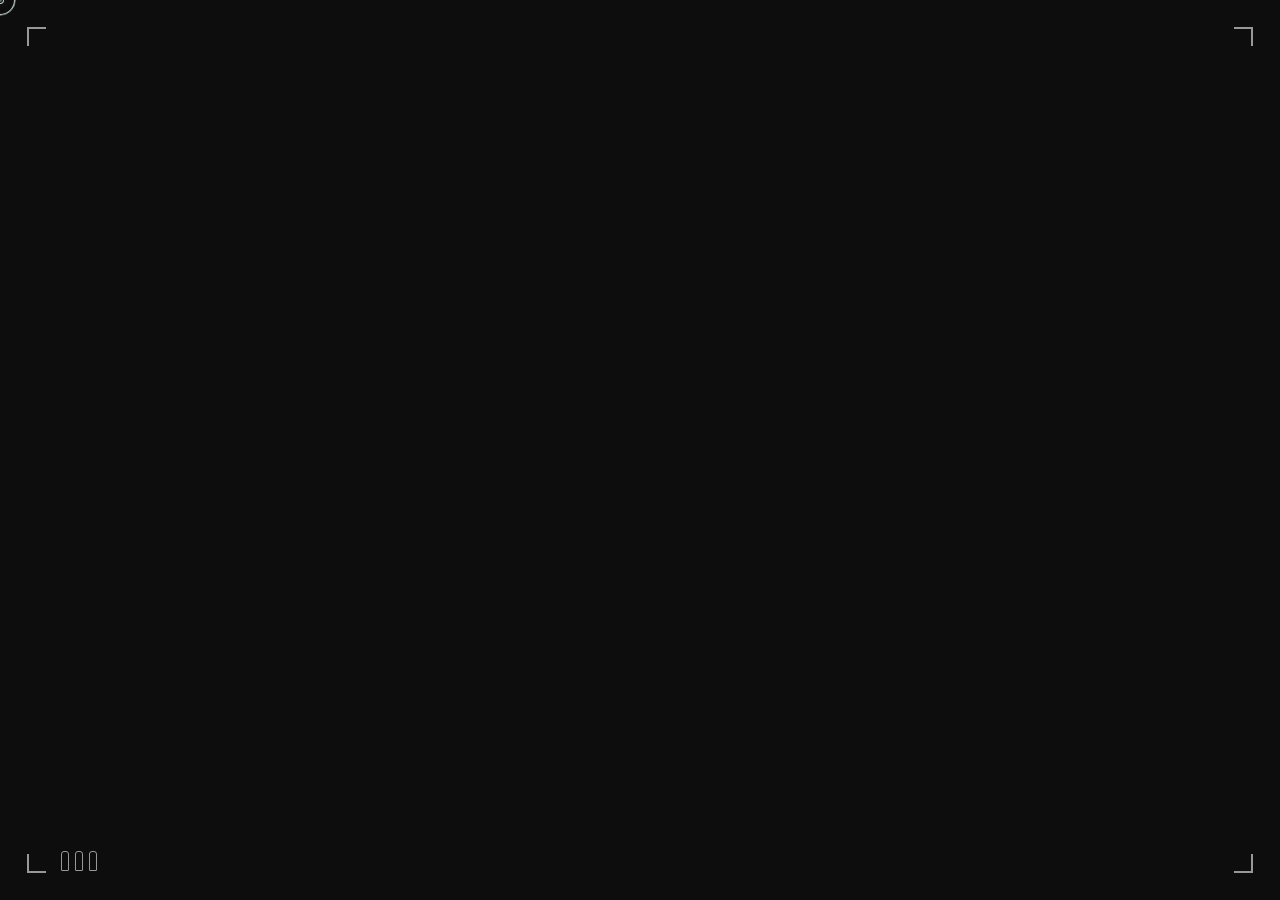
==== index.html @ c71e2b3d "feat: add resume details as new scenes Adds the resume content without removing anything: - content." ====
<!doctype html>
<html lang="en">
<head>
  <meta charset="utf-8" />
  <meta name="viewport" content="width=device-width, initial-scale=1, viewport-fit=cover" />
  <title>Miko De Peralta · Construction Estimator</title>
  <meta name="description" content="Portfolio of Miko De Peralta, construction estimator for luxury residential projects: quantity take-offs, BOQs and BOMs, vendor coordination, and project scheduling. Quantity takeoff specialist and remote pre-construction project coordinator." />
  <meta name="theme-color" content="#0d0d0d" />
  <meta name="color-scheme" content="dark" />
  <link rel="preconnect" href="https://fonts.googleapis.com" />
  <link rel="preconnect" href="https://fonts.gstatic.com" crossorigin />
  <link href="https://fonts.googleapis.com/css2?family=Geist:wght@400;600;900&family=Geist+Mono:wght@400;600;700&display=swap" rel="stylesheet" />
  <link rel="preconnect" href="https://cdn.jsdelivr.net" crossorigin />
  <script src="https://cdn.jsdelivr.net/npm/gsap@3.12.5/dist/gsap.min.js"></script>
  <script src="https://cdn.jsdelivr.net/npm/lenis@1.1.13/dist/lenis.min.js"></script>
  <script src="https://cdn.jsdelivr.net/npm/d3-array@3.2.4/dist/d3-array.min.js"></script>
  <script src="https://cdn.jsdelivr.net/npm/d3-geo@3.1.1/dist/d3-geo.min.js"></script>
  <script src="https://cdn.jsdelivr.net/npm/topojson-client@3.1.0/dist/topojson-client.min.js"></script>
  <script type="importmap">
    { "imports": { "three": "https://cdn.jsdelivr.net/npm/three@0.160.0/build/three.module.js" } }
  </script>
  <link rel="icon" href="data:image/svg+xml,%3Csvg xmlns=%27http://www.w3.org/2000/svg%27 viewBox=%270 0 16 16%27%3E%3Crect width=%2716%27 height=%2716%27 fill=%27%230d0d0d%27/%3E%3Ccircle cx=%278%27 cy=%278%27 r=%274%27 fill=%27%23557373%27/%3E%3C/svg%3E" />
  <link rel="stylesheet" href="css/style.css" />
  <noscript><style>body{cursor:auto}#cursor{display:none}</style></noscript>
</head>
<body>
  <main id="about-text"></main>
  <noscript><p class="nojs">This portfolio is a scroll-driven film and needs JavaScript to play.</p></noscript>
  <div id="viewport">
    <div id="stage">
      <canvas id="model" width="1920" height="1080"></canvas>
    </div>
  </div>
  <canvas id="stars"></canvas>
  <div id="hud"><i class="tl"></i><i class="tr"></i><i class="bl"></i><i class="br"></i></div>
  <div id="ammo"><u></u><u></u><u></u></div>
  <div id="act"></div>
  <div id="cue"></div>
  <div id="grain"></div>
  <div id="cursor"></div>
  <script type="module" src="js/main.js"></script>
</body>
</html>
---- css/style.css ----
:root {
  --ink: #0d0d0d; --sage: #557373; --bone: #f2efea; --olive: #272401; --mist: #dfe5f3; --ash: #8a8585;
  --sage-field: #557373; /* the palette sage, for fills; --sage is lifted for text on dark scenes */
  --sans: "Geist", system-ui, sans-serif; --mono: "Geist Mono", ui-monospace, monospace;
}
* { box-sizing: border-box; }
html, body { margin: 0; background: var(--ink); }
html { scrollbar-width: none; overscroll-behavior: none; -webkit-text-size-adjust: 100%; }
html::-webkit-scrollbar { display: none; }
html.locked { overflow: hidden; }
html.lenis, html.lenis body { height: auto; }
.lenis.lenis-smooth { scroll-behavior: auto !important; }
body { cursor: none; font-family: var(--sans); color: var(--bone); }

/* ---- frame ---- */
#viewport { position: fixed; inset: 0; overflow: hidden; background: var(--ink); transition: background-color .25s; }
#stage { position: absolute; left: 0; top: 0; width: 1920px; height: 1080px; transform-origin: 0 0; }
#model { position: absolute; inset: 0; width: 1920px; height: 1080px; z-index: 10; pointer-events: none; }
#stars { position: fixed; inset: 0; z-index: 1; pointer-events: none; opacity: 0; transition: opacity .4s; }
.scene { position: absolute; inset: 0; visibility: hidden; overflow: hidden; }
.scene.on { visibility: visible; }
.scene.ink { background: var(--ink); color: var(--bone); --paper: var(--ink); --sage: #8aa6a5; } /* sage tint: legible on ink */
.scene.sage { background: var(--sage); color: var(--ink); --paper: var(--sage); }
.scene.bone { background: var(--bone); color: var(--ink); --paper: var(--bone); }
.scene.quad { background: var(--ink); color: var(--ink); --paper: var(--ink); }
.scene.ink.starry { background: transparent; }
.scene * { pointer-events: none; }
.scene a, .scene .chip { pointer-events: auto; }
.abs { position: absolute; }
.iris { position: absolute; left: 50%; top: 50%; border-radius: 50%; pointer-events: none; z-index: 30; }
.wipe { position: absolute; inset: 0; pointer-events: none; z-index: 30; }

/* ---- type ---- */
.mega { font: 900 250px/.84 var(--sans); letter-spacing: -.045em; text-transform: uppercase; margin: 0; }
.big { font: 900 150px/.9 var(--sans); letter-spacing: -.04em; text-transform: uppercase; margin: 0; }
.mid { font: 900 84px/.95 var(--sans); letter-spacing: -.03em; text-transform: uppercase; margin: 0; }
.mono { font-family: var(--mono); font-weight: 600; letter-spacing: .22em; text-transform: uppercase; }
.eyebrow { font: 700 20px/1 var(--mono); letter-spacing: .34em; text-transform: uppercase; color: var(--sage);
  display: flex; align-items: center; }
.sage .eyebrow, .bone .eyebrow.ink { color: var(--ink); }
/* Outline type. Geist's variable glyphs have overlapping contours, so a plain stroke draws lines inside the
   letters; painting the stroke first and filling with the background colour (--paper) hides them. Set --paper on
   any element whose backdrop differs from its scene's field. */
.ol { -webkit-text-fill-color: var(--paper, var(--ink)); -webkit-text-stroke: 6px currentColor; paint-order: stroke fill; }
.ol-sage { color: var(--sage); -webkit-text-fill-color: var(--paper, var(--ink)); -webkit-text-stroke: 6px var(--sage); paint-order: stroke fill; }
.mask { overflow: hidden; display: block; padding: .06em 0; margin: -.06em 0; }
.mask > span { display: block; }
.sage .dim { color: rgba(13, 13, 13, .55); }
.ink .dim { color: var(--ash); }
.bone .dim { color: #6a6565; }

.live { display: inline-block; width: 15px; height: 15px; border-radius: 50%; background: var(--sage);
  box-shadow: 0 0 17px var(--sage); margin-right: 13px; vertical-align: 2px; }
.dot { position: absolute; z-index: 12; width: 21px; height: 21px; border-radius: 50%; background: var(--sage);
  box-shadow: 0 0 27px var(--sage), 0 0 58px rgba(85, 115, 115, .6); transform: translate(-50%, -50%); }
.period { display: inline-block; width: .16em; height: .16em; border-radius: 50%; background: var(--ink); margin-left: .04em; }
.scanline { position: absolute; left: 33%; right: 33%; height: 4px; background: var(--sage); z-index: 7;
  box-shadow: 0 0 23px var(--sage), 0 0 58px var(--sage); }

/* ---- links ---- */
.links a, a.lnk { font: 700 20px/1 var(--mono); letter-spacing: .2em; text-transform: uppercase; color: inherit;
  text-decoration: none; border-bottom: 2px solid var(--sage); padding-bottom: 10px; white-space: nowrap; }
.sage .links a, .sage a.lnk { border-color: var(--ink); }

/* ---- hud, grain, cursor, cue ---- */
#hud, #grain, #cursor, #cue, #ammo, #act { position: fixed; pointer-events: none; }
#hud { inset: 0; z-index: 40; color: rgba(242, 239, 234, .62); transition: color .2s;
  --e: clamp(16px, 2.1vw, 40px); --l: clamp(16px, 1.5vw, 29px); }
#hud.light, #ammo.light, #act.light { color: rgba(13, 13, 13, .72); }
#hud i { position: absolute; width: var(--l); height: var(--l); border: 0 solid currentColor; }
#hud .tl { left: var(--e); top: var(--e); border-width: 2px 0 0 2px; }
#hud .tr { right: var(--e); top: var(--e); border-width: 2px 2px 0 0; }
#hud .bl { left: var(--e); bottom: var(--e); border-width: 0 0 2px 2px; }
#hud .br { right: var(--e); bottom: var(--e); border-width: 0 2px 2px 0; }
#hud.off, #ammo.off, #act.off { opacity: 0; }
#ammo { z-index: 41; left: calc(clamp(16px, 2.1vw, 40px) + 34px); bottom: calc(clamp(16px, 2.1vw, 40px) + 2px);
  display: flex; gap: 6px; color: rgba(242, 239, 234, .62); transition: opacity .3s; }
#ammo u { width: 8px; height: 20px; border: 1.5px solid currentColor; border-radius: 3px 3px 1px 1px; background: transparent; transition: all .2s; }
#ammo u.on { background: #8aa6a5; border-color: #8aa6a5; box-shadow: 0 0 12px rgba(138, 166, 165, .6); }
#ammo.light u.on { background: var(--ink); border-color: var(--ink); box-shadow: none; }
#act { z-index: 41; right: calc(clamp(16px, 2.1vw, 40px) + 34px); bottom: calc(clamp(16px, 2.1vw, 40px) + 2px);
  font: 600 12px/1 var(--mono); letter-spacing: .26em; text-transform: uppercase; color: rgba(242, 239, 234, .62); }
#grain { left: 0; top: 0; width: 160%; height: 160%; will-change: transform; z-index: 50; opacity: .1; background-repeat: repeat;
  animation: grainJitter 1.2s steps(8) infinite; }
@keyframes grainJitter {
  0%, 100% { transform: translate(0, 0) } 10% { transform: translate(-6%, -8%) } 20% { transform: translate(-12%, -18%) }
  30% { transform: translate(-5%, -12%) } 40% { transform: translate(-15%, -20%) } 50% { transform: translate(-4%, -8%) }
  60% { transform: translate(-12%, -20%) } 70% { transform: translate(-6%, -12%) } 80% { transform: translate(-16%, -18%) }
  90% { transform: translate(-8%, -10%) }
}
#cursor { left: 0; top: 0; width: 32px; height: 32px; margin: -16px 0 0 -16px; z-index: 60; border-radius: 50%;
  border: 1.5px solid var(--sage); outline: 1px solid rgba(13, 13, 13, .85); animation: cursorPulse 2s cubic-bezier(.4, 0, .6, 1) infinite; }
#cursor::before { content: ""; position: absolute; inset: 0; border-radius: 50%; box-shadow: inset 0 0 0 1px rgba(242, 239, 234, .8); }
#cursor::after { content: ""; position: absolute; left: 50%; top: 50%; width: 4px; height: 4px; margin: -2px; border-radius: 50%;
  background: var(--sage); box-shadow: 0 0 0 1px var(--ink), 0 0 0 2px rgba(242, 239, 234, .85), 0 0 8px var(--sage); }
@keyframes cursorPulse { 0%, 100% { opacity: .8; box-shadow: 0 0 5px var(--sage) } 50% { opacity: 1; box-shadow: 0 0 15px var(--sage) } }
@media (pointer: coarse) { #cursor { display: none; } body { cursor: auto; } #grain { width: 100%; height: 100%; opacity: .07; animation: none; will-change: auto; } }
#cue { left: 50%; bottom: 36px; width: 1px; height: 56px; margin-left: -.5px; z-index: 45; background: rgba(13, 13, 13, .35);
  opacity: 0; transition: opacity .5s; overflow: hidden; }
#cue.on { opacity: 1; }
#cue::after { content: ""; position: absolute; left: -2px; top: -6px; width: 5px; height: 5px; border-radius: 50%;
  background: var(--ink); animation: cue 1.6s cubic-bezier(.6, 0, .4, 1) infinite; }
@keyframes cue { 0% { transform: translateY(0); opacity: 0 } 20% { opacity: 1 } 100% { transform: translateY(62px); opacity: 0 } }

/* ---- arsenal hover panel + ring ---- */
#skills { position: fixed; left: 0; top: 0; z-index: 55; pointer-events: none; opacity: 0; visibility: hidden; width: 340px;
  background: rgba(13, 13, 13, .92); border: 1.5px solid rgba(242, 239, 234, .2); border-left: 3px solid var(--sage);
  padding: 18px 20px; display: grid; gap: 10px; }
#skills small { font: 600 12px/1 var(--mono); letter-spacing: .26em; text-transform: uppercase; color: var(--sage); }
#skills strong { font: 900 40px/1 var(--sans); letter-spacing: -.03em; text-transform: uppercase; color: var(--bone); }
#skills ul { list-style: none; margin: 0; padding: 0; display: grid; grid-template-columns: repeat(2, max-content); gap: 8px 22px; }
#skills li { font: 600 13px/1 var(--mono); letter-spacing: .1em; text-transform: uppercase; color: var(--bone);
  display: flex; gap: 8px; align-items: center; }
#skills li::before { content: ""; width: 5px; height: 13px; border: 1px solid rgba(242, 239, 234, .55); border-radius: 2px 2px 1px 1px; }
#skills li.p::before { background: var(--sage); border-color: var(--sage); box-shadow: 0 0 6px var(--sage); }
#ring { position: absolute; left: 0; top: 0; width: 120px; height: 120px; margin: -60px 0 0 -60px; z-index: 14;
  border-radius: 50%; pointer-events: none; opacity: 0; border: 3px solid var(--sage);
  box-shadow: 0 0 27px rgba(85, 115, 115, .5), inset 0 0 27px rgba(85, 115, 115, .3); }
#ring::after { content: ""; position: absolute; inset: 44%; border-radius: 50%; background: var(--sage); }
#stage .chip { transition: background-color .2s, border-color .2s, color .2s; cursor: none; }
#stage .chip.on { background: var(--sage); border-color: var(--sage); color: var(--bone); box-shadow: 0 0 18px rgba(85, 115, 115, .55); }
#stage a:focus-visible, #stage .chip:focus-visible { outline: 3px solid var(--sage); outline-offset: 4px; box-shadow: 0 0 0 8px rgba(13, 13, 13, .85); }

/* ---- scene pieces ---- */
.card { position: absolute; border: 2px solid currentColor; padding: 28px; }
.rowlink { display: grid; align-items: center; color: inherit; text-decoration: none; }
.tag3 { position: absolute; z-index: 20; font: 700 18px/1 var(--mono); letter-spacing: .18em; text-transform: uppercase;
  color: var(--ink); white-space: nowrap; }
.tag3 b { display: inline-block; background: var(--ink); color: var(--bone); padding: 8px 10px; margin-right: 12px; }
.tag3::after { content: ""; position: absolute; left: 0; top: 100%; width: 2px; height: 64px; background: var(--ink); }
.cert { position: absolute; width: 380px; height: 270px; border: 2px solid var(--bone); padding: 24px; display: grid;
  align-content: space-between; color: var(--bone); text-decoration: none; background: rgba(13, 13, 13, .85); }
.cert::before { content: ""; position: absolute; left: 0; top: 0; bottom: 0; width: 6px; background: var(--sage); }
#about-text { position: fixed; top: 0; left: 0; width: 1px; height: 1px; margin: -1px; padding: 0; border: 0;
  overflow: hidden; clip: rect(0 0 0 0); clip-path: inset(50%); white-space: nowrap; pointer-events: none; }
.nojs { position: relative; z-index: 70; margin: 0; padding: 72px; color: var(--bone); font: 16px/1.5 system-ui, sans-serif; }
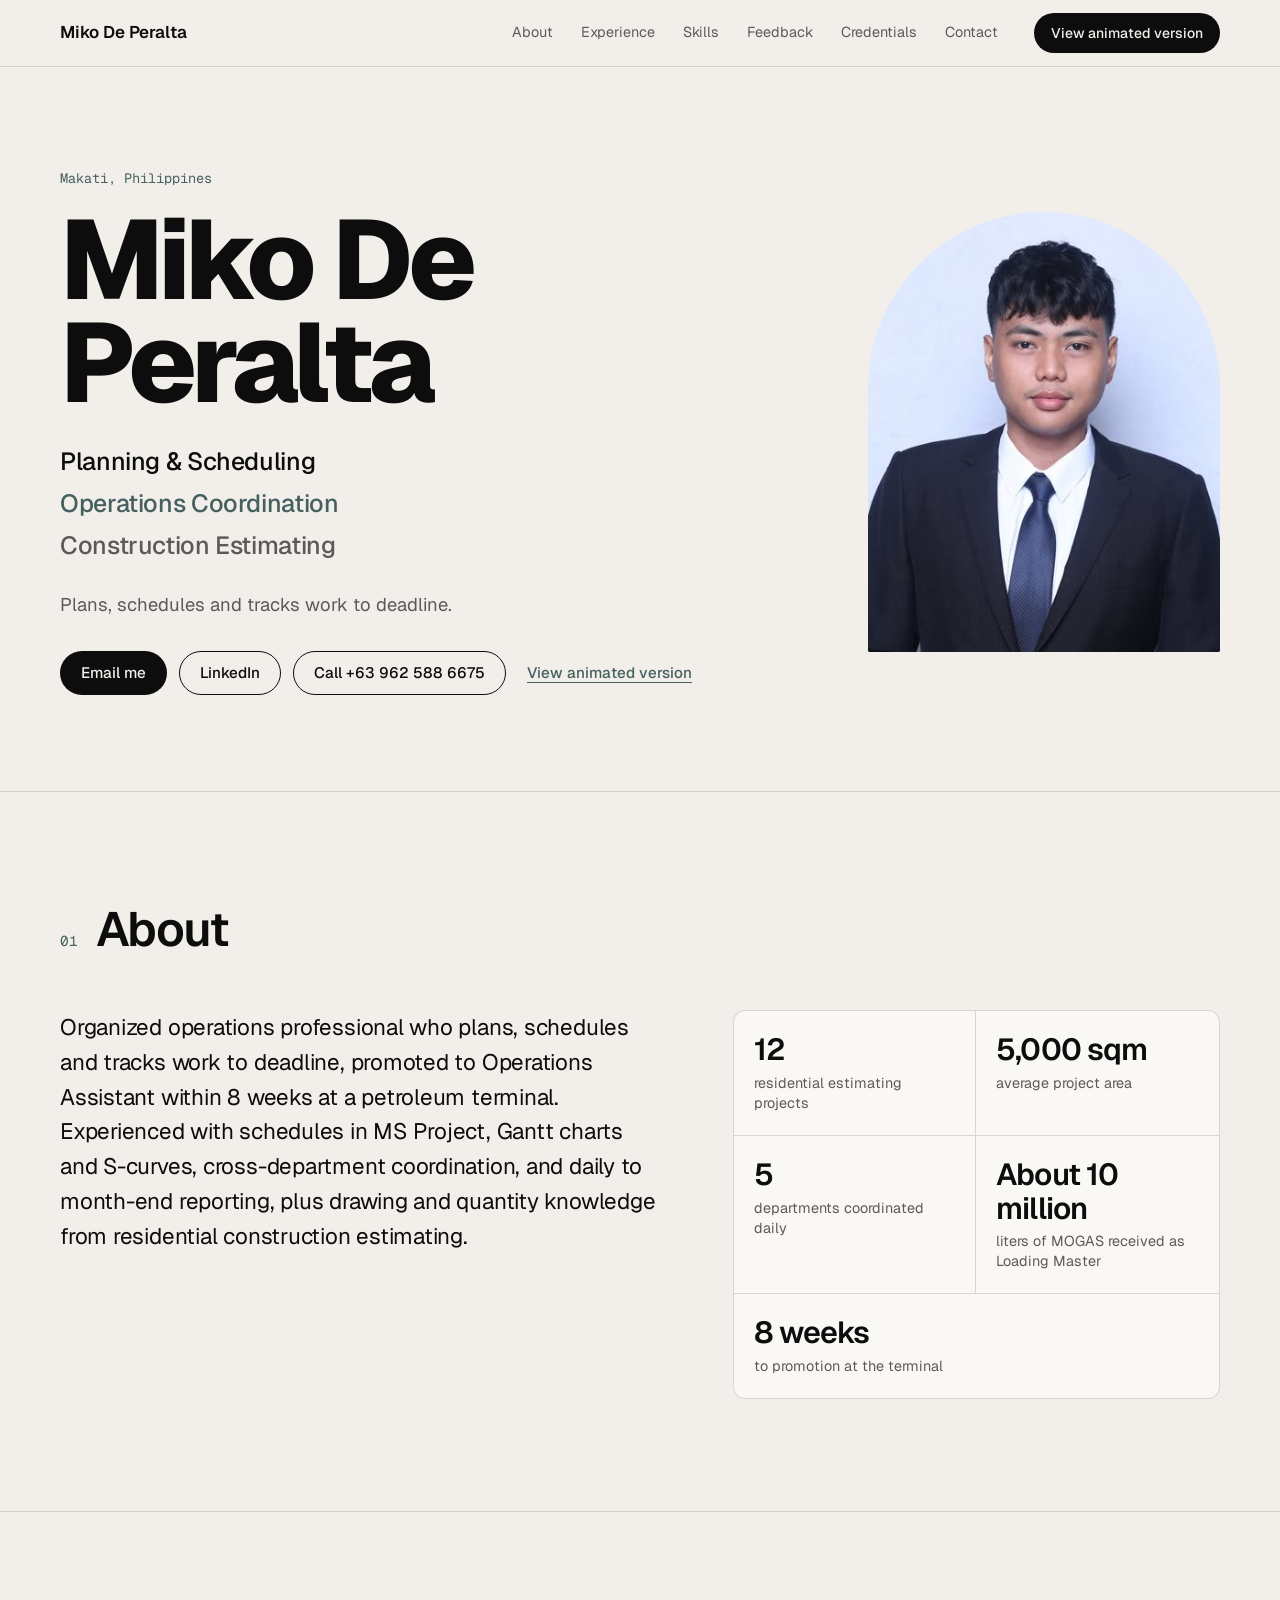
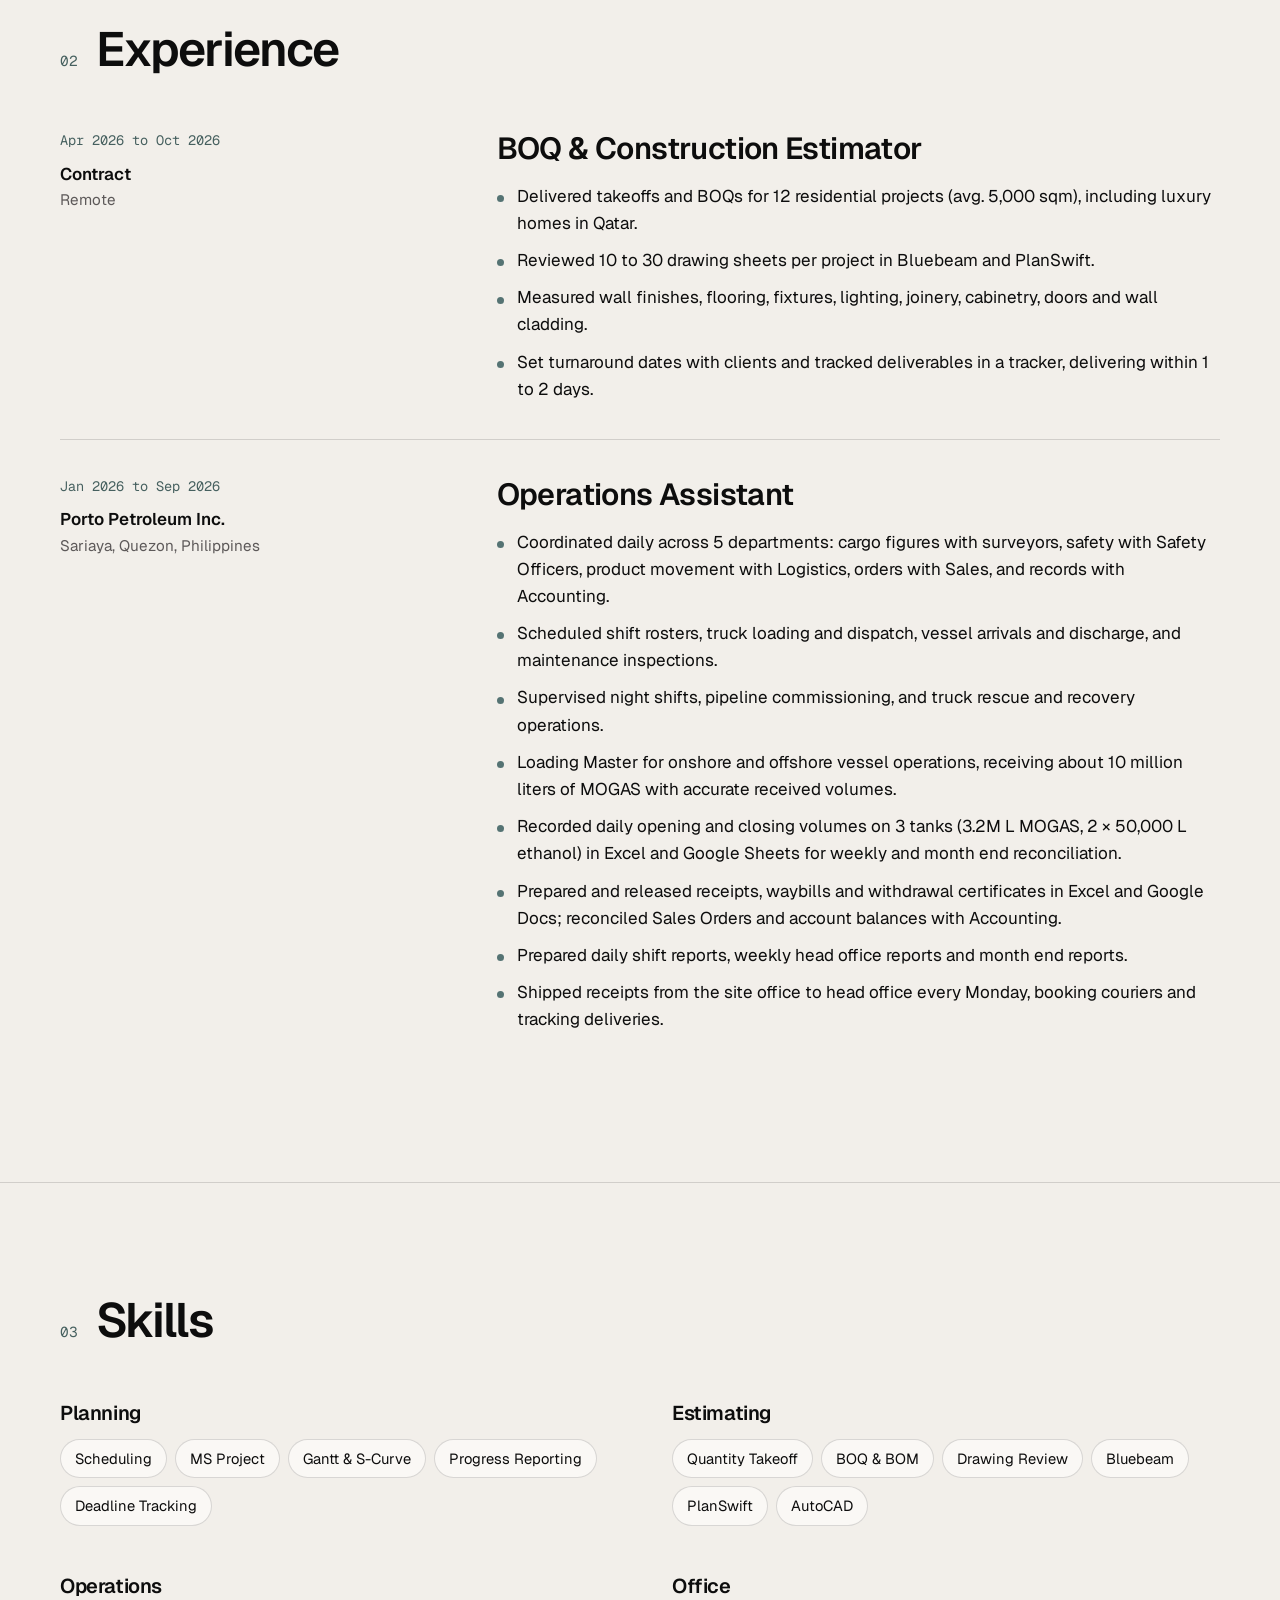
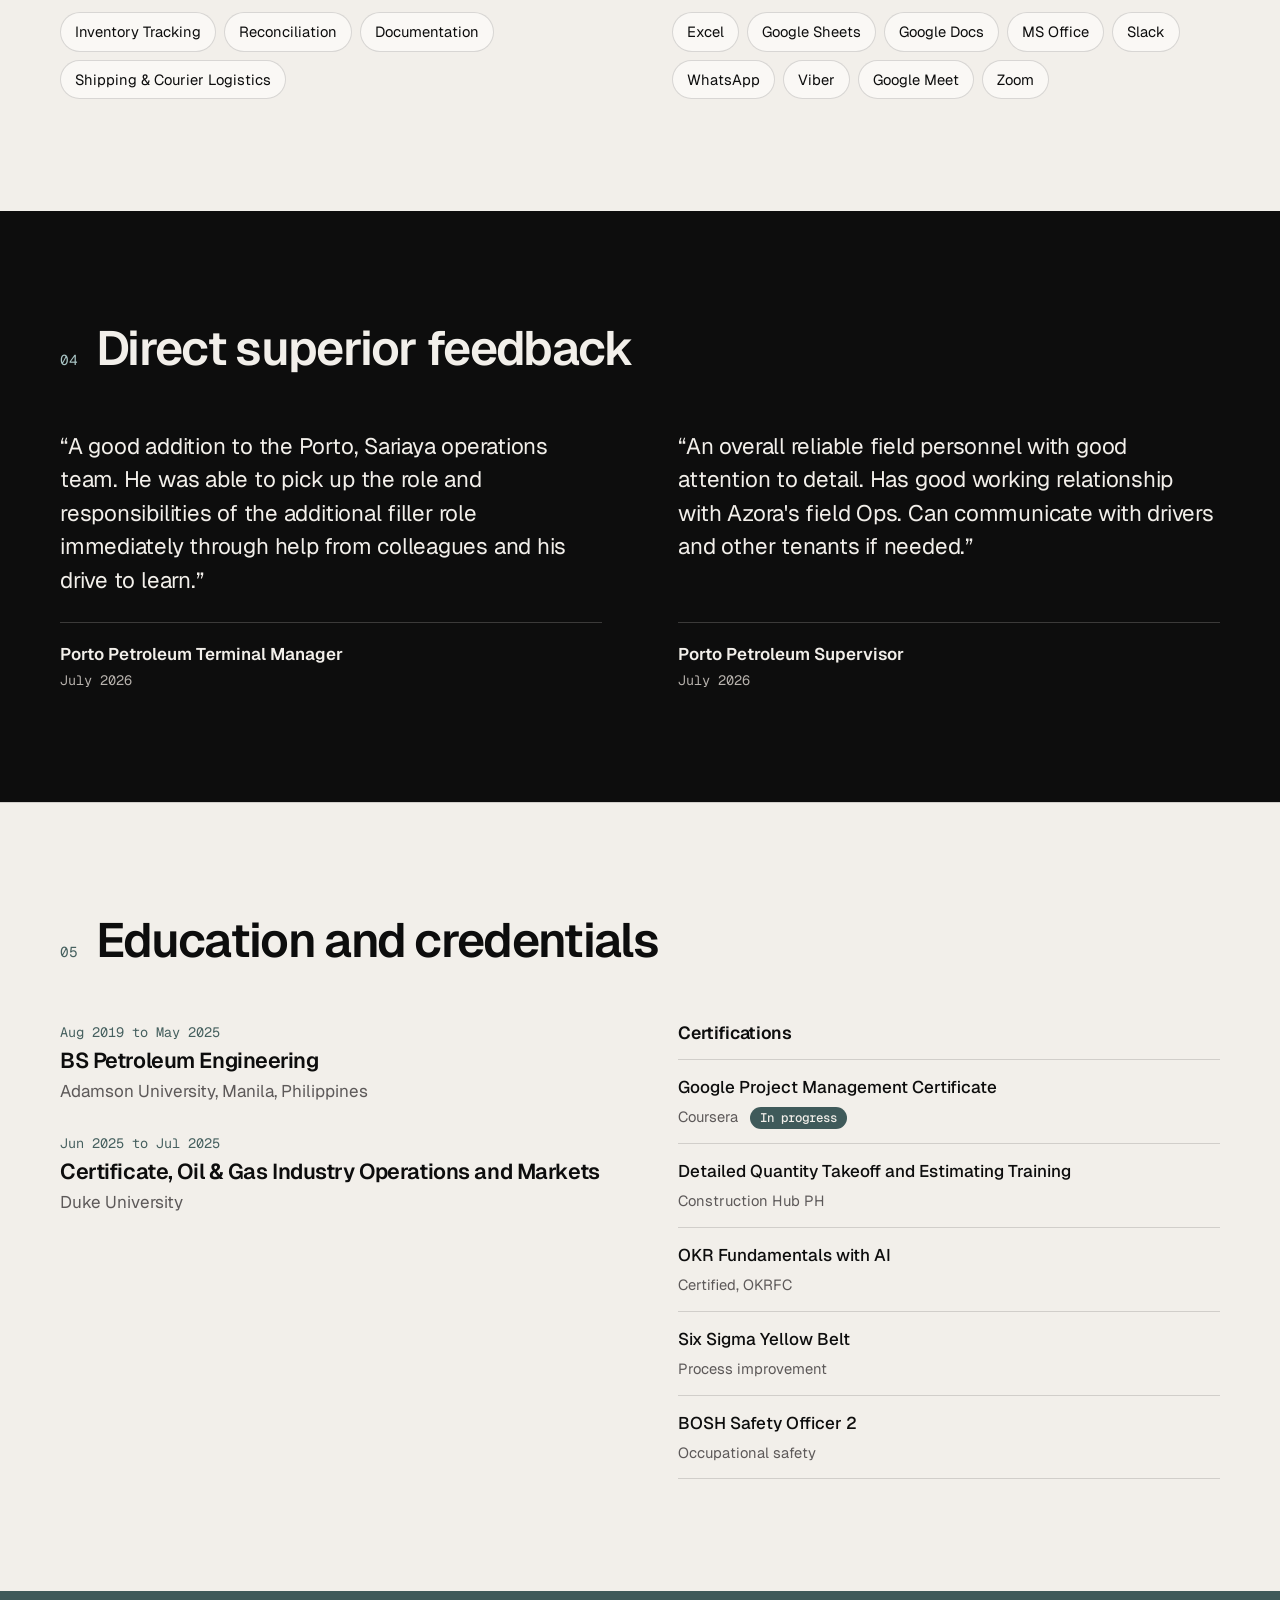
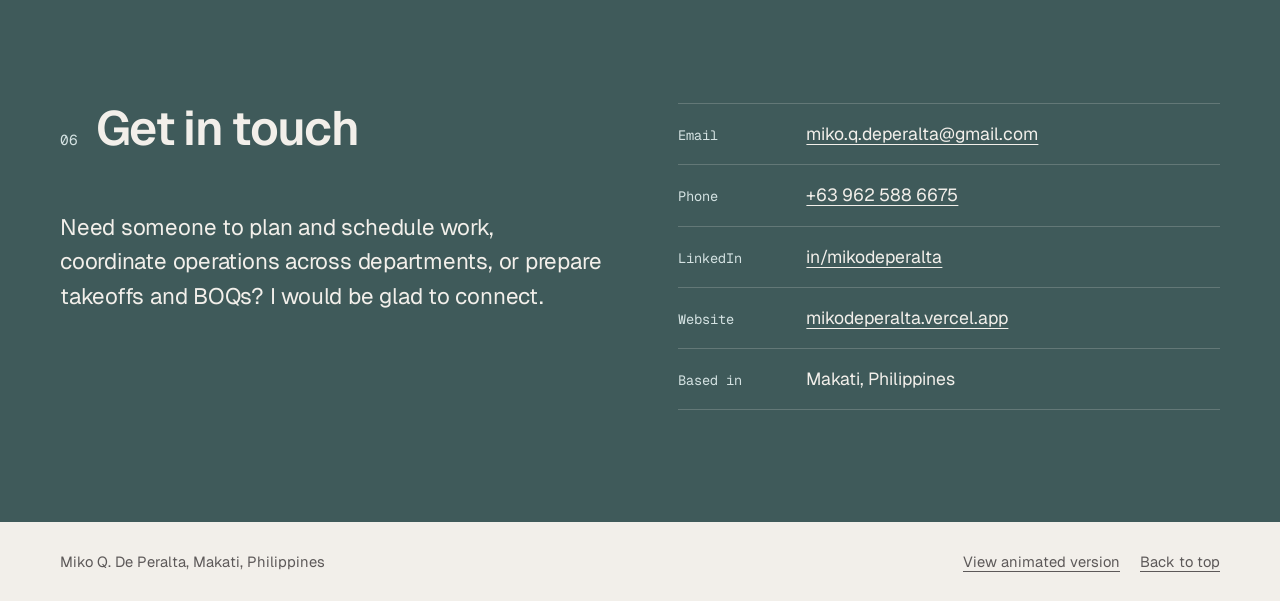
==== commit b04426c0: "feat: simple scroll page as default, animated film moved to animated.html - index.html is now a plai" ====
--- a/index.html
+++ b/index.html
@@ -3,41 +3,121 @@
 <head>
   <meta charset="utf-8" />
   <meta name="viewport" content="width=device-width, initial-scale=1, viewport-fit=cover" />
-  <title>Miko De Peralta · Construction Estimator</title>
-  <meta name="description" content="Portfolio of Miko De Peralta, construction estimator for luxury residential projects: quantity take-offs, BOQs and BOMs, vendor coordination, and project scheduling. Quantity takeoff specialist and remote pre-construction project coordinator." />
-  <meta name="theme-color" content="#0d0d0d" />
-  <meta name="color-scheme" content="dark" />
+  <title>Miko De Peralta, Planning, Operations and Estimating</title>
+  <meta name="description" content="Portfolio of Miko De Peralta: planning and scheduling, operations coordination and construction estimating. Schedules in MS Project, daily coordination across 5 departments at a petroleum terminal, and takeoffs and BOQs for 12 residential projects." />
+  <meta name="theme-color" content="#f2efea" />
+  <meta property="og:type" content="website" />
+  <meta property="og:title" content="Miko De Peralta, Planning, Operations and Estimating" />
+  <meta property="og:description" content="Planning and Scheduling, Operations Coordination, Construction Estimating. Based in Makati, Philippines." />
+  <meta property="og:image" content="https://mikodeperalta.vercel.app/img/miko.jpg" />
+  <meta property="og:url" content="https://mikodeperalta.vercel.app/" />
+  <link rel="canonical" href="https://mikodeperalta.vercel.app/" />
+  <meta name="twitter:card" content="summary" />
   <link rel="preconnect" href="https://fonts.googleapis.com" />
   <link rel="preconnect" href="https://fonts.gstatic.com" crossorigin />
-  <link href="https://fonts.googleapis.com/css2?family=Geist:wght@400;600;900&family=Geist+Mono:wght@400;600;700&display=swap" rel="stylesheet" />
-  <link rel="preconnect" href="https://cdn.jsdelivr.net" crossorigin />
-  <script src="https://cdn.jsdelivr.net/npm/gsap@3.12.5/dist/gsap.min.js"></script>
-  <script src="https://cdn.jsdelivr.net/npm/lenis@1.1.13/dist/lenis.min.js"></script>
-  <script src="https://cdn.jsdelivr.net/npm/d3-array@3.2.4/dist/d3-array.min.js"></script>
-  <script src="https://cdn.jsdelivr.net/npm/d3-geo@3.1.1/dist/d3-geo.min.js"></script>
-  <script src="https://cdn.jsdelivr.net/npm/topojson-client@3.1.0/dist/topojson-client.min.js"></script>
-  <script type="importmap">
-    { "imports": { "three": "https://cdn.jsdelivr.net/npm/three@0.160.0/build/three.module.js" } }
-  </script>
+  <link href="https://fonts.googleapis.com/css2?family=Geist:wght@400;500;600;800&family=Geist+Mono:wght@400;500&display=swap" rel="stylesheet" />
   <link rel="icon" href="data:image/svg+xml,%3Csvg xmlns=%27http://www.w3.org/2000/svg%27 viewBox=%270 0 16 16%27%3E%3Crect width=%2716%27 height=%2716%27 fill=%27%230d0d0d%27/%3E%3Ccircle cx=%278%27 cy=%278%27 r=%274%27 fill=%27%23557373%27/%3E%3C/svg%3E" />
-  <link rel="stylesheet" href="css/style.css" />
-  <noscript><style>body{cursor:auto}#cursor{display:none}</style></noscript>
+  <link rel="stylesheet" href="css/simple.css" />
+  <script>document.documentElement.classList.add("js");</script>
 </head>
 <body>
-  <main id="about-text"></main>
-  <noscript><p class="nojs">This portfolio is a scroll-driven film and needs JavaScript to play.</p></noscript>
-  <div id="viewport">
-    <div id="stage">
-      <canvas id="model" width="1920" height="1080"></canvas>
+  <a class="skip" href="#main">Skip to content</a>
+
+  <header class="bar" id="top">
+    <div class="bar-inner">
+      <a class="brand" href="#top" aria-label="Miko De Peralta, back to top">Miko De Peralta</a>
+      <nav class="nav" aria-label="Sections">
+        <a href="#about">About</a>
+        <a href="#experience">Experience</a>
+        <a href="#skills">Skills</a>
+        <a href="#feedback">Feedback</a>
+        <a href="#credentials">Credentials</a>
+        <a href="#contact">Contact</a>
+      </nav>
+      <a class="btn btn-solid bar-cta" href="animated.html">View animated version</a>
     </div>
-  </div>
-  <canvas id="stars"></canvas>
-  <div id="hud"><i class="tl"></i><i class="tr"></i><i class="bl"></i><i class="br"></i></div>
-  <div id="ammo"><u></u><u></u><u></u></div>
-  <div id="act"></div>
-  <div id="cue"></div>
-  <div id="grain"></div>
-  <div id="cursor"></div>
-  <script type="module" src="js/main.js"></script>
+  </header>
+
+  <main id="main">
+    <section class="hero" aria-labelledby="hero-name">
+      <div class="wrap hero-grid">
+        <div class="hero-copy">
+          <p class="hero-place" data-slot="place"></p>
+          <h1 id="hero-name" data-slot="name">Miko De Peralta</h1>
+          <ul class="hero-titles" data-slot="titles"></ul>
+          <p class="hero-summary" data-slot="summary"></p>
+          <div class="actions" data-slot="actions"></div>
+        </div>
+        <figure class="portrait" data-slot="portrait"></figure>
+      </div>
+    </section>
+
+    <section class="sec" id="about" aria-labelledby="about-h">
+      <div class="wrap">
+        <header class="sec-head"><span class="sec-num">01</span><h2 id="about-h">About</h2></header>
+        <div class="about-grid">
+          <p class="lede" data-slot="about-text"></p>
+          <dl class="facts" data-slot="facts"></dl>
+        </div>
+      </div>
+    </section>
+
+    <section class="sec" id="experience" aria-labelledby="exp-h">
+      <div class="wrap">
+        <header class="sec-head"><span class="sec-num">02</span><h2 id="exp-h">Experience</h2></header>
+        <div class="roles" data-slot="roles"></div>
+      </div>
+    </section>
+
+    <section class="sec" id="skills" aria-labelledby="skills-h">
+      <div class="wrap">
+        <header class="sec-head"><span class="sec-num">03</span><h2 id="skills-h">Skills</h2></header>
+        <div class="skill-groups" data-slot="skills"></div>
+      </div>
+    </section>
+
+    <section class="sec sec-dark" id="feedback" aria-labelledby="fb-h">
+      <div class="wrap">
+        <header class="sec-head"><span class="sec-num">04</span><h2 id="fb-h">Direct superior feedback</h2></header>
+        <div class="quotes" data-slot="feedback"></div>
+      </div>
+    </section>
+
+    <section class="sec" id="credentials" aria-labelledby="cred-h">
+      <div class="wrap">
+        <header class="sec-head"><span class="sec-num">05</span><h2 id="cred-h">Education and credentials</h2></header>
+        <div class="cred-grid">
+          <div class="edu" data-slot="education"></div>
+          <div>
+            <h3 class="sub">Certifications</h3>
+            <ul class="certs" data-slot="certs"></ul>
+          </div>
+        </div>
+      </div>
+    </section>
+
+    <section class="sec sec-sage" id="contact" aria-labelledby="contact-h">
+      <div class="wrap contact-grid">
+        <div>
+          <header class="sec-head"><span class="sec-num">06</span><h2 id="contact-h">Get in touch</h2></header>
+          <p class="lede" data-slot="pitch"></p>
+        </div>
+        <ul class="contact-list" data-slot="contact"></ul>
+      </div>
+    </section>
+  </main>
+
+  <footer class="foot">
+    <div class="wrap foot-inner">
+      <p>Miko Q. De Peralta, Makati, Philippines</p>
+      <p class="foot-links">
+        <a href="animated.html">View animated version</a>
+        <a href="#top">Back to top</a>
+      </p>
+    </div>
+  </footer>
+
+  <noscript><p class="nojs">This page builds its content with JavaScript. Please enable it, or write directly to miko.q.deperalta@gmail.com. You can also open the <a href="animated.html">animated version</a>.</p></noscript>
+  <script type="module" src="js/simple.js"></script>
 </body>
 </html>
--- a/css/simple.css
+++ b/css/simple.css
@@ -0,0 +1,223 @@
+/* Simple 2D portfolio. Same calm luxury palette as the film, plain native scrolling. */
+:root {
+  --ink: #0d0d0d;
+  --bone: #f2efea;
+  --paper: #faf8f5;
+  --sage: #557373;
+  --sage-deep: #3f5a5a;
+  --sage-text: #46605f;
+  --sage-light: #a9c4c4;
+  --muted: #5d5959;
+  --muted-on-ink: #b7b2ad;
+  --line: rgba(13, 13, 13, 0.14);
+  --line-on-ink: rgba(242, 239, 234, 0.2);
+  --gutter: clamp(16px, 5vw, 56px);
+  --max: 1160px;
+  --bar-h: 66px;
+  --sans: "Geist", system-ui, -apple-system, "Segoe UI", Roboto, sans-serif;
+  --mono: "Geist Mono", ui-monospace, "SF Mono", Consolas, monospace;
+}
+
+*, *::before, *::after { box-sizing: border-box; }
+html { scroll-behavior: smooth; scroll-padding-top: calc(var(--bar-h) + 12px); -webkit-text-size-adjust: 100%; }
+body {
+  margin: 0; background: var(--bone); color: var(--ink);
+  font-family: var(--sans); font-size: 1.0625rem; line-height: 1.6;
+  -webkit-font-smoothing: antialiased; overflow-x: hidden;
+}
+img { max-width: 100%; display: block; }
+h1, h2, h3, p, ul, dl, dd, figure, blockquote { margin: 0; padding: 0; }
+ul { list-style: none; }
+a { color: inherit; }
+:focus-visible { outline: 3px solid var(--sage); outline-offset: 3px; border-radius: 2px; }
+.sec-dark :focus-visible, .sec-sage :focus-visible { outline-color: var(--bone); }
+
+.skip {
+  position: absolute; left: 16px; top: -80px; z-index: 100; background: var(--ink); color: var(--bone);
+  padding: 10px 16px; border-radius: 6px; text-decoration: none;
+}
+.skip:focus { top: 12px; }
+
+.wrap { width: 100%; max-width: calc(var(--max) + var(--gutter) * 2); margin: 0 auto; padding-inline: var(--gutter); }
+
+/* Top bar */
+.bar {
+  position: sticky; top: 0; z-index: 50; background: rgba(242, 239, 234, 0.92);
+  backdrop-filter: blur(10px); -webkit-backdrop-filter: blur(10px); border-bottom: 1px solid var(--line);
+}
+.bar-inner {
+  max-width: calc(var(--max) + var(--gutter) * 2); margin: 0 auto; padding: 0 var(--gutter);
+  min-height: var(--bar-h); display: flex; align-items: center; gap: 24px;
+}
+.brand { font-weight: 600; letter-spacing: -0.01em; text-decoration: none; white-space: nowrap; }
+.nav { display: flex; gap: 4px; margin-left: auto; }
+.nav a {
+  font-size: 0.9rem; text-decoration: none; padding: 8px 12px; border-radius: 999px; color: var(--muted);
+  white-space: nowrap; transition: background 0.2s, color 0.2s;
+}
+.nav a:hover { color: var(--ink); background: rgba(85, 115, 115, 0.12); }
+.nav a[aria-current="true"] { color: var(--bone); background: var(--ink); }
+
+/* Buttons */
+.btn {
+  display: inline-flex; align-items: center; justify-content: center; min-height: 44px; padding: 10px 20px;
+  border-radius: 999px; font: 500 0.95rem/1.2 var(--sans); text-decoration: none; border: 1.5px solid transparent;
+  transition: background 0.2s, color 0.2s, border-color 0.2s; text-align: center; cursor: pointer;
+}
+.btn-solid { background: var(--ink); color: var(--bone); }
+.btn-solid:hover { background: var(--sage-deep); }
+.btn-line { border-color: var(--ink); color: var(--ink); }
+.btn-line:hover { background: var(--ink); color: var(--bone); }
+.btn-text { color: var(--sage-text); text-decoration: underline; text-underline-offset: 4px; padding-inline: 8px; }
+.btn-text:hover { color: var(--ink); }
+.bar-cta { min-height: 40px; padding: 8px 16px; font-size: 0.875rem; }
+
+/* Hero */
+.hero { padding: clamp(40px, 8vw, 104px) 0 clamp(48px, 8vw, 96px); }
+.hero-grid { display: grid; grid-template-columns: minmax(0, 1.35fr) minmax(0, 0.65fr); gap: clamp(32px, 6vw, 88px); align-items: center; }
+.hero-place { font: 400 0.85rem/1.4 var(--mono); color: var(--sage-text); margin-bottom: 20px; }
+h1 {
+  font-weight: 800; font-size: clamp(2.9rem, 9.2vw, 7rem); line-height: 0.92; letter-spacing: -0.045em;
+  text-wrap: balance; margin-bottom: 28px;
+}
+.hero-titles { display: flex; flex-direction: column; gap: 2px; margin-bottom: 24px; }
+.hero-titles li { font-size: clamp(1.15rem, 2.4vw, 1.55rem); font-weight: 500; letter-spacing: -0.015em; }
+.hero-titles li:nth-child(2) { color: var(--sage-text); }
+.hero-titles li:nth-child(3) { color: var(--muted); }
+.hero-summary { max-width: 34ch; font-size: 1.15rem; color: var(--muted); margin-bottom: 32px; }
+.actions { display: flex; flex-wrap: wrap; gap: 12px; align-items: center; }
+
+/* Portrait: an arched doorway, a quiet nod to the building trade */
+.portrait { justify-self: end; width: min(100%, 380px); aspect-ratio: 4 / 5; border-radius: 999px 999px 8px 8px; overflow: hidden; background: var(--sage); }
+.portrait img { width: 100%; height: 100%; object-fit: cover; }
+.portrait-fallback { height: 100%; display: grid; place-items: center; color: var(--bone); font: 800 4rem/1 var(--sans); letter-spacing: -0.04em; }
+
+/* Sections */
+.sec { padding: clamp(56px, 9vw, 112px) 0; border-top: 1px solid var(--line); }
+.sec-dark { background: var(--ink); color: var(--bone); border-top: 0; }
+.sec-sage { background: var(--sage-deep); color: var(--bone); border-top: 0; }
+.sec-head { display: flex; align-items: baseline; gap: 18px; margin-bottom: clamp(32px, 5vw, 56px); }
+.sec-num { font: 400 0.9rem/1 var(--mono); color: var(--sage-text); }
+.sec-dark .sec-num { color: var(--sage-light); }
+.sec-sage .sec-num { color: #d4e2e2; }
+h2 { font-weight: 600; font-size: clamp(1.9rem, 4.5vw, 3rem); line-height: 1.05; letter-spacing: -0.035em; }
+h3 { font-weight: 600; letter-spacing: -0.02em; line-height: 1.2; }
+.sub { font-size: 1.1rem; margin-bottom: 16px; }
+.lede { font-size: clamp(1.15rem, 2vw, 1.4rem); line-height: 1.55; letter-spacing: -0.01em; max-width: 46ch; }
+
+/* About */
+.about-grid { display: grid; grid-template-columns: minmax(0, 1.1fr) minmax(0, 0.9fr); gap: clamp(32px, 6vw, 80px); align-items: start; }
+.facts { display: grid; grid-template-columns: 1fr 1fr; gap: 0; border: 1px solid var(--line); border-radius: 12px; overflow: hidden; background: var(--paper); }
+.fact { padding: 22px 20px; border-bottom: 1px solid var(--line); border-right: 1px solid var(--line); }
+.fact:nth-child(2n) { border-right: 0; }
+.fact:nth-last-child(-n+1) { border-bottom: 0; }
+.fact:last-child:nth-child(odd) { grid-column: 1 / -1; border-right: 0; }
+.fact dt { font-weight: 600; font-size: clamp(1.4rem, 2.6vw, 1.9rem); letter-spacing: -0.03em; line-height: 1.1; margin-bottom: 6px; }
+.fact dd { font-size: 0.9rem; color: var(--muted); line-height: 1.4; }
+
+/* Experience */
+.roles { display: flex; flex-direction: column; }
+.role { display: grid; grid-template-columns: minmax(0, 0.34fr) minmax(0, 0.66fr); gap: clamp(20px, 5vw, 64px); padding: 36px 0; border-top: 1px solid var(--line); }
+.role:first-child { border-top: 0; padding-top: 0; }
+.role-period { font: 400 0.85rem/1.5 var(--mono); color: var(--sage-text); margin-bottom: 10px; }
+.role-org { font-weight: 600; }
+.role-place { color: var(--muted); font-size: 0.95rem; }
+.role-body h3 { font-size: clamp(1.4rem, 2.6vw, 1.9rem); margin-bottom: 16px; }
+.bullets { display: grid; gap: 10px; max-width: 70ch; }
+.bullets li { position: relative; padding-left: 20px; }
+.bullets li::before { content: ""; position: absolute; left: 0; top: 0.72em; width: 7px; height: 7px; border-radius: 50%; background: var(--sage); }
+
+/* Skills */
+.skill-groups { display: grid; grid-template-columns: repeat(2, minmax(0, 1fr)); gap: clamp(28px, 4vw, 48px) clamp(24px, 5vw, 72px); }
+.skill-group h3 { font-size: 1.25rem; margin-bottom: 14px; }
+.tags { display: flex; flex-wrap: wrap; gap: 8px; }
+.tags li { padding: 7px 14px; border: 1px solid var(--line); background: var(--paper); border-radius: 999px; font-size: 0.92rem; }
+
+/* Feedback */
+.quotes { display: grid; grid-template-columns: repeat(2, minmax(0, 1fr)); gap: clamp(32px, 6vw, 80px); }
+.quote { display: flex; flex-direction: column; gap: 24px; justify-content: space-between; }
+.quote blockquote p { font-size: clamp(1.15rem, 2vw, 1.4rem); line-height: 1.5; letter-spacing: -0.01em; }
+.quote blockquote p::before { content: "\201C"; }
+.quote blockquote p::after { content: "\201D"; }
+.quote figcaption { display: flex; flex-direction: column; gap: 2px; padding-top: 18px; border-top: 1px solid var(--line-on-ink); }
+.quote .who { font-weight: 600; }
+.quote .when { font: 400 0.85rem/1.5 var(--mono); color: var(--muted-on-ink); }
+
+/* Credentials */
+.cred-grid { display: grid; grid-template-columns: minmax(0, 1fr) minmax(0, 1fr); gap: clamp(32px, 6vw, 80px); align-items: start; }
+.edu { display: grid; gap: 28px; }
+.edu-years { font: 400 0.85rem/1.5 var(--mono); color: var(--sage-text); margin-bottom: 6px; }
+.edu-item h3 { font-size: 1.35rem; margin-bottom: 4px; }
+.edu-school { color: var(--muted); }
+.certs { display: grid; }
+.cert { display: flex; flex-wrap: wrap; align-items: baseline; gap: 4px 12px; padding: 14px 0; border-top: 1px solid var(--line); }
+.cert:last-child { border-bottom: 1px solid var(--line); }
+.cert-title { font-weight: 500; flex: 1 1 100%; }
+.cert-issuer { color: var(--muted); font-size: 0.92rem; }
+.pill { font: 500 0.78rem/1 var(--mono); padding: 5px 10px; border-radius: 999px; background: var(--sage-deep); color: var(--bone); }
+
+/* Contact */
+.contact-grid { display: grid; grid-template-columns: minmax(0, 1fr) minmax(0, 1fr); gap: clamp(32px, 6vw, 80px); align-items: start; }
+.contact-list li { display: grid; grid-template-columns: 7rem minmax(0, 1fr); gap: 16px; padding: 16px 0; border-top: 1px solid var(--line-on-ink); align-items: baseline; }
+.contact-list li:last-child { border-bottom: 1px solid var(--line-on-ink); }
+.c-label { font: 400 0.85rem/1.4 var(--mono); color: #d4e2e2; }
+.c-value { font-size: 1.1rem; overflow-wrap: anywhere; }
+a.c-value { text-underline-offset: 4px; }
+a.c-value:hover { text-decoration-thickness: 2px; }
+
+/* Footer */
+.foot { padding: 28px 0; font-size: 0.92rem; color: var(--muted); }
+.foot-inner { display: flex; flex-wrap: wrap; justify-content: space-between; gap: 12px 24px; }
+.foot-links { display: flex; gap: 20px; }
+.foot-links a { text-underline-offset: 4px; }
+
+.nojs { padding: 24px var(--gutter); background: var(--ink); color: var(--bone); }
+.nojs a { color: var(--sage-light); }
+
+/* Scroll reveal: only hidden once JS has marked the element */
+.reveal { opacity: 0; transform: translateY(10px); transition: opacity 0.6s ease, transform 0.6s ease; }
+.reveal.in { opacity: 1; transform: none; }
+
+/* Responsive */
+@media (max-width: 900px) {
+  .hero-grid, .about-grid, .cred-grid, .contact-grid, .quotes { grid-template-columns: minmax(0, 1fr); }
+  .portrait { justify-self: start; width: min(70%, 300px); order: -1; }
+  .role { grid-template-columns: minmax(0, 1fr); gap: 14px; }
+  .hero-summary { max-width: 44ch; }
+}
+@media (max-width: 1040px) {
+  :root { --bar-h: 100px; }
+  .bar-inner { flex-wrap: wrap; padding-top: 10px; padding-bottom: 6px; row-gap: 4px; min-height: 0; }
+  .brand { flex: 1; }
+  .nav { order: 3; width: 100%; margin: 0 calc(var(--gutter) * -1); padding: 0 var(--gutter); overflow-x: auto; scrollbar-width: none; width: calc(100% + var(--gutter) * 2); }
+  .nav::-webkit-scrollbar { display: none; }
+}
+@media (max-width: 560px) {
+  .skill-groups { grid-template-columns: minmax(0, 1fr); }
+  .contact-list li { grid-template-columns: minmax(0, 1fr); gap: 2px; }
+  .facts { grid-template-columns: minmax(0, 1fr); }
+  .fact, .fact:nth-child(2n) { border-right: 0; }
+  .fact:nth-last-child(-n+1) { border-bottom: 0; }
+  .fact:not(:last-child) { border-bottom: 1px solid var(--line); }
+  .actions .btn-solid, .actions .btn-line { flex: 1 1 100%; }
+  .bar-cta { padding-inline: 12px; font-size: 0.8rem; }
+}
+@media (max-width: 360px) { .brand { font-size: 0.95rem; } }
+
+@media (prefers-reduced-motion: reduce) {
+  html { scroll-behavior: auto; }
+  .reveal { opacity: 1; transform: none; transition: none; }
+  * { transition-duration: 0.01ms !important; }
+}
+
+@media print {
+  .bar, .skip, .btn-text, .foot-links, .nojs { display: none !important; }
+  body { background: #fff; font-size: 11pt; }
+  .sec, .sec-dark, .sec-sage { background: #fff !important; color: #000 !important; padding: 18pt 0; border-top: 1px solid #999; }
+  .reveal { opacity: 1 !important; transform: none !important; }
+  .role, .quote, .edu-item, .cert { break-inside: avoid; }
+  .portrait { width: 120pt; }
+  .btn { border: 0; padding: 0; min-height: 0; }
+  .quote figcaption, .contact-list li { border-color: #999; }
+  .c-label, .sec-dark .sec-num, .sec-sage .sec-num, .quote .when { color: #333; }
+}
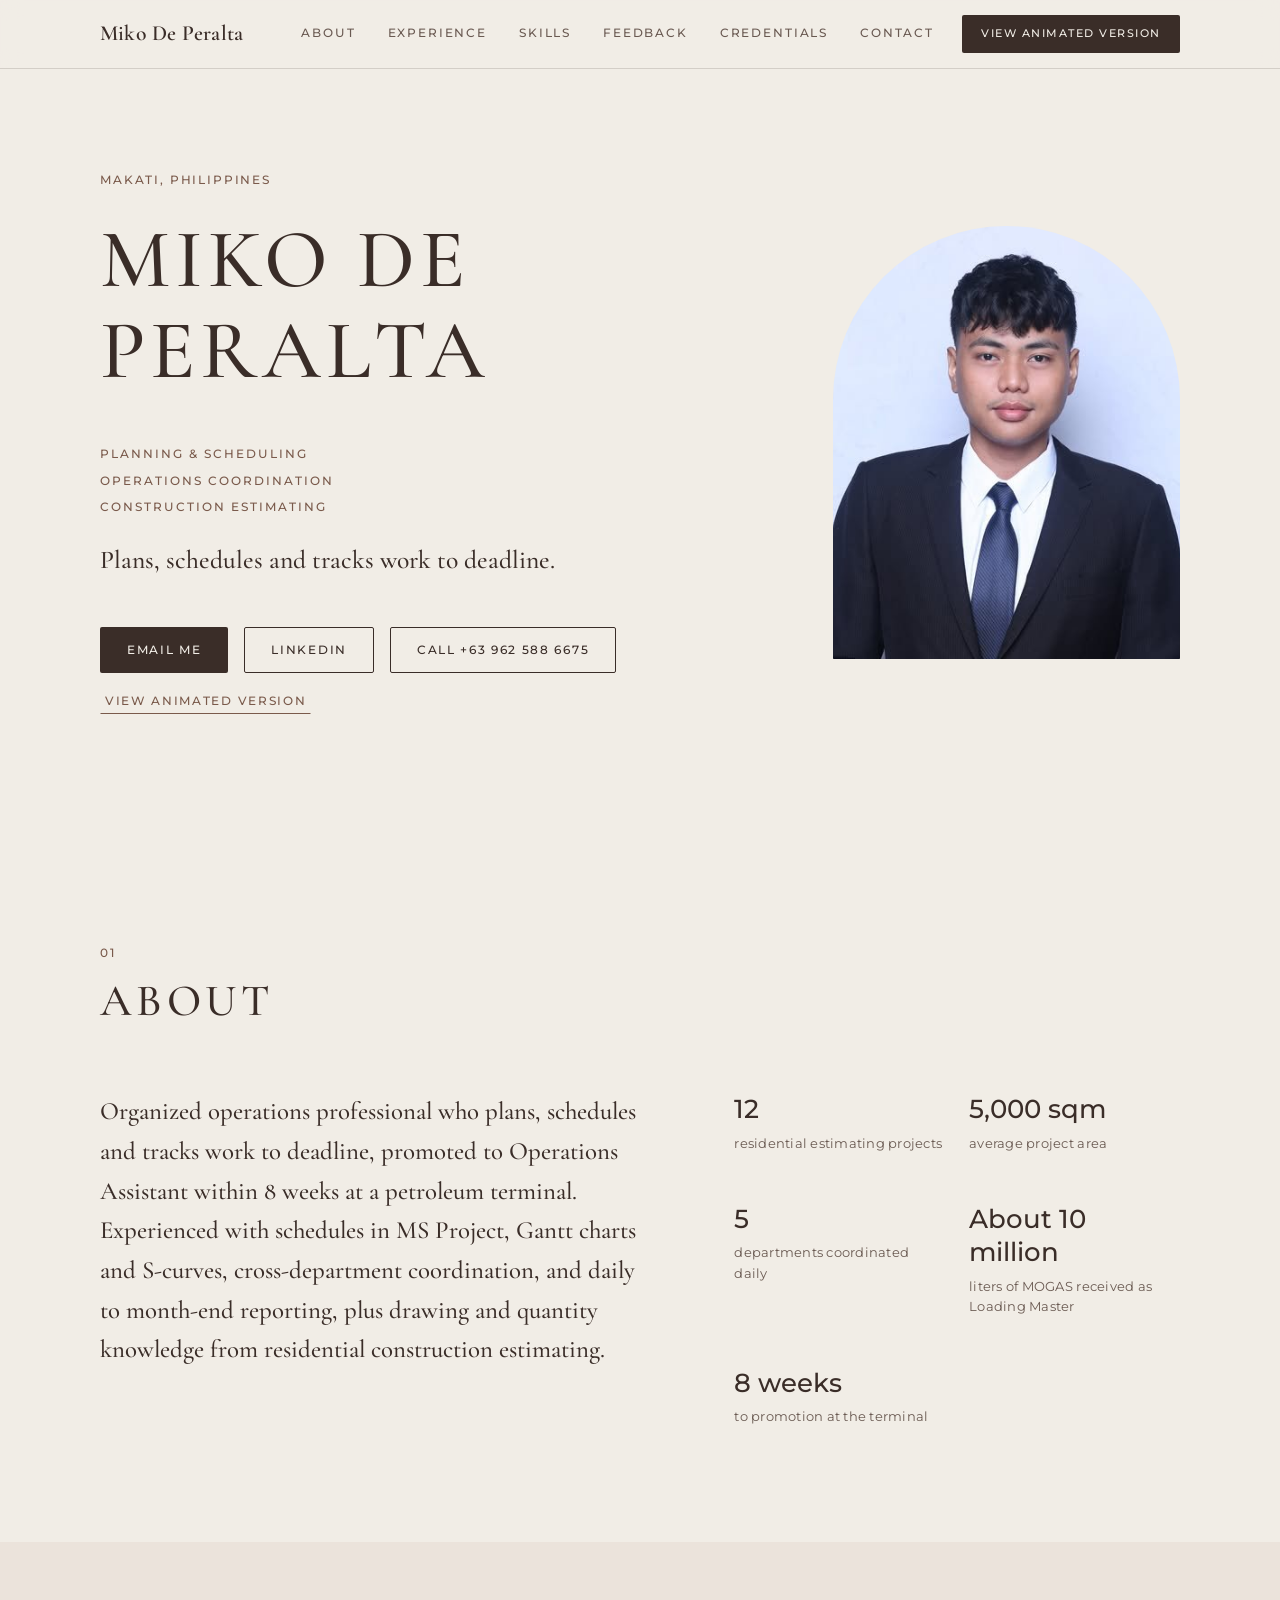
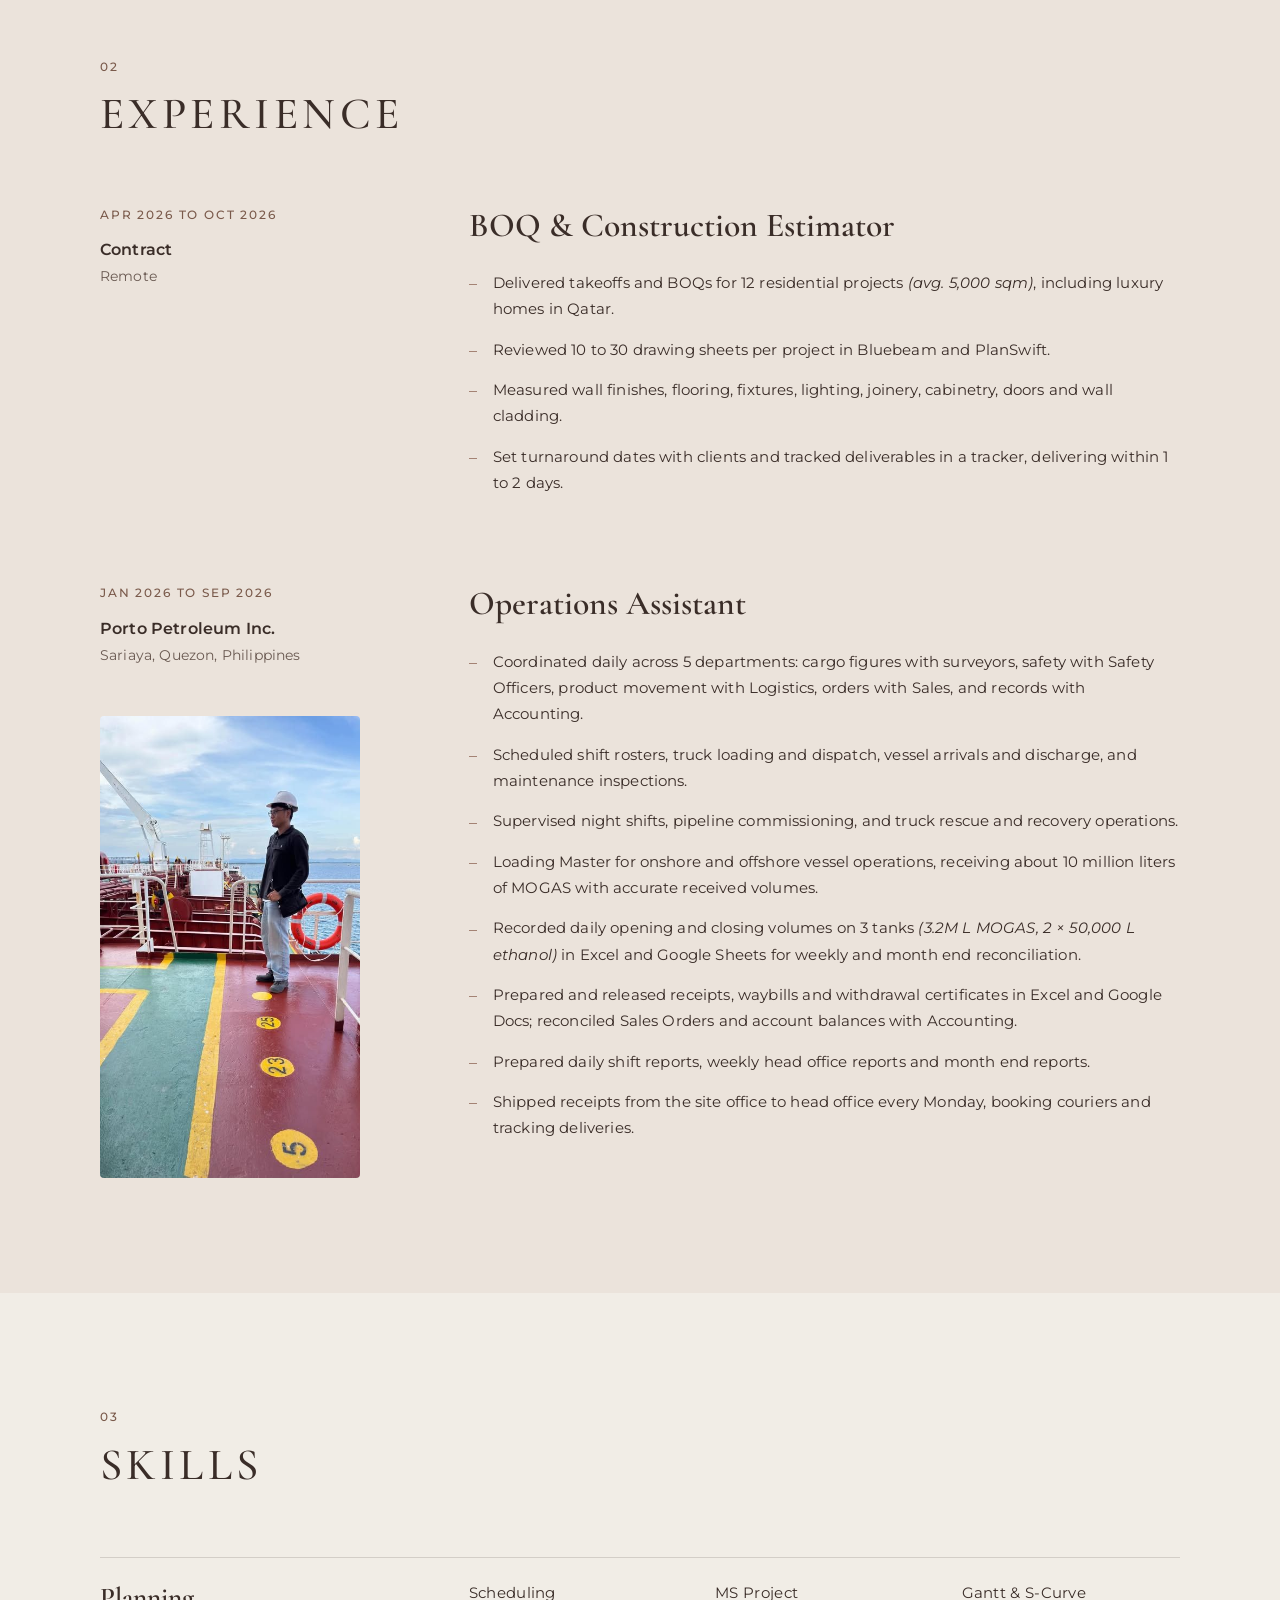
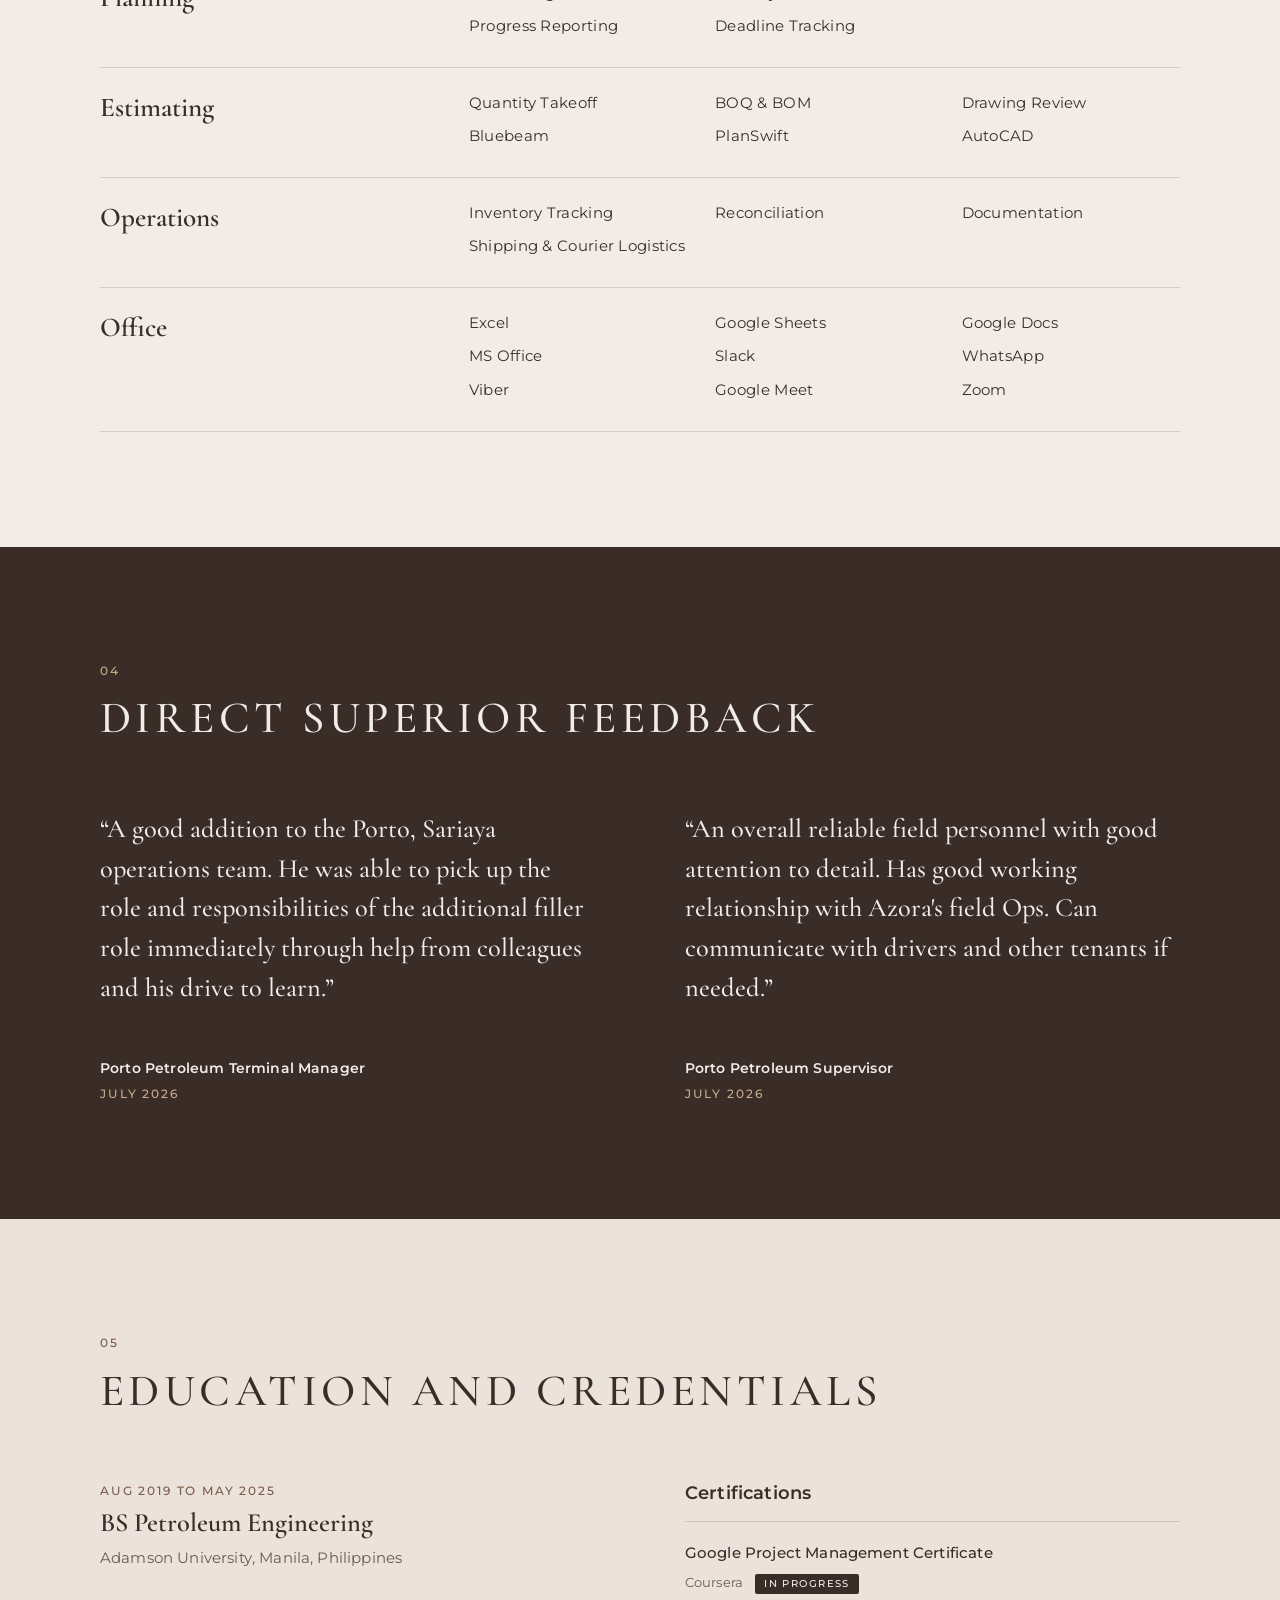
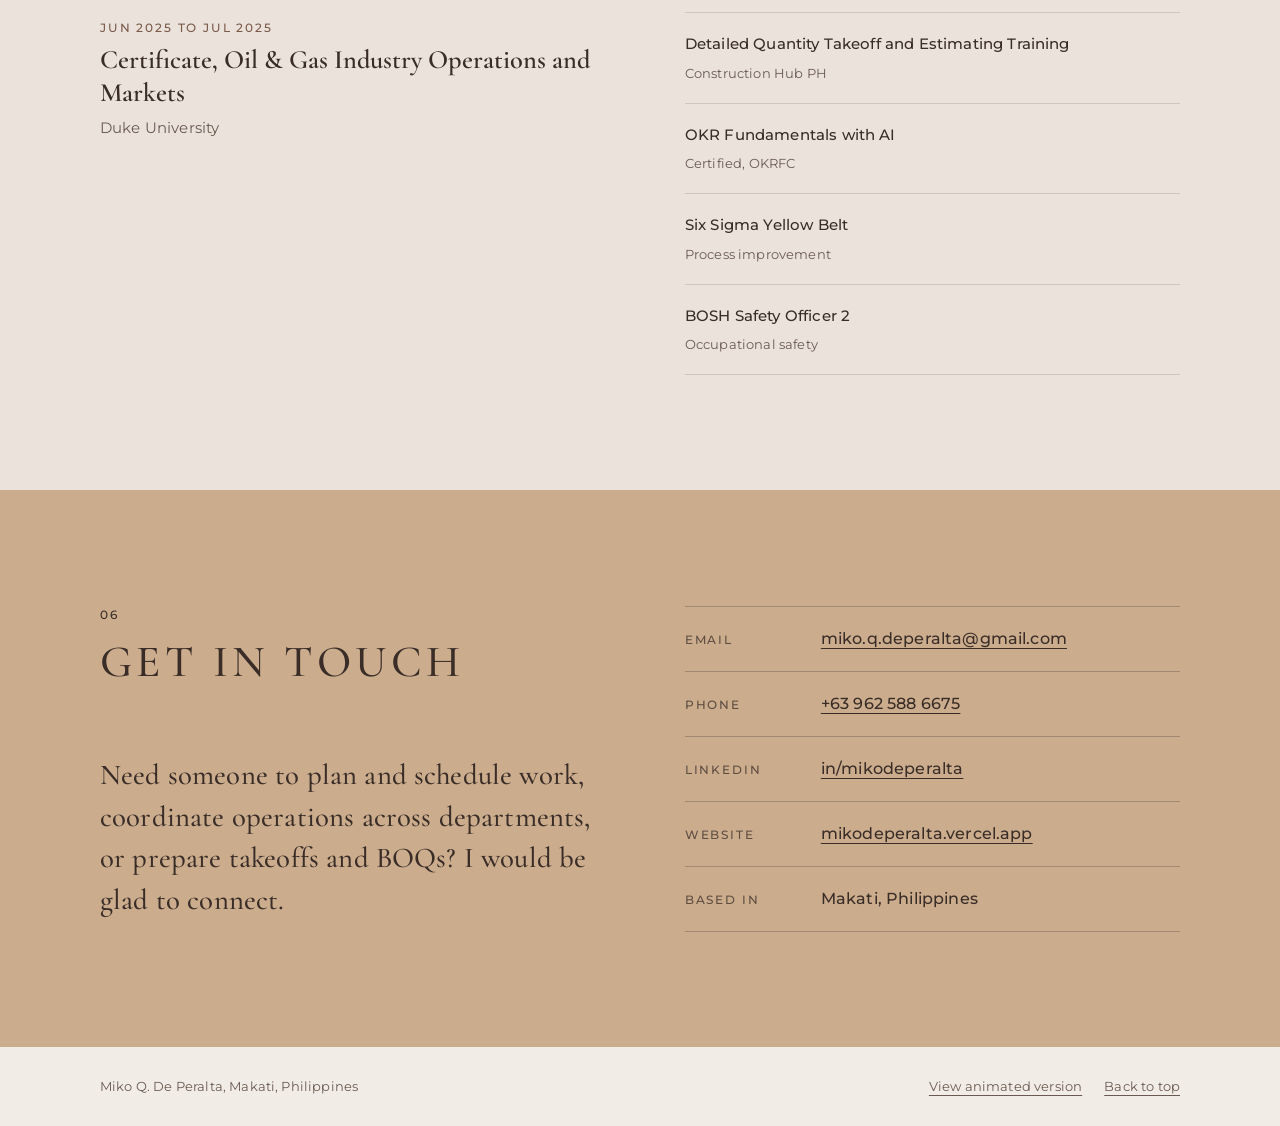
==== commit 03d4d00a: "feat: restyle simple page with Nude palette, serif headings, vessel photo - Cormorant Garamond headi" ====
--- a/index.html
+++ b/index.html
@@ -5,7 +5,7 @@
   <meta name="viewport" content="width=device-width, initial-scale=1, viewport-fit=cover" />
   <title>Miko De Peralta, Planning, Operations and Estimating</title>
   <meta name="description" content="Portfolio of Miko De Peralta: planning and scheduling, operations coordination and construction estimating. Schedules in MS Project, daily coordination across 5 departments at a petroleum terminal, and takeoffs and BOQs for 12 residential projects." />
-  <meta name="theme-color" content="#f2efea" />
+  <meta name="theme-color" content="#f1ede6" />
   <meta property="og:type" content="website" />
   <meta property="og:title" content="Miko De Peralta, Planning, Operations and Estimating" />
   <meta property="og:description" content="Planning and Scheduling, Operations Coordination, Construction Estimating. Based in Makati, Philippines." />
@@ -15,7 +15,7 @@
   <meta name="twitter:card" content="summary" />
   <link rel="preconnect" href="https://fonts.googleapis.com" />
   <link rel="preconnect" href="https://fonts.gstatic.com" crossorigin />
-  <link href="https://fonts.googleapis.com/css2?family=Geist:wght@400;500;600;800&family=Geist+Mono:wght@400;500&display=swap" rel="stylesheet" />
+  <link href="https://fonts.googleapis.com/css2?family=Cormorant+Garamond:wght@500;600;700&family=Montserrat:ital,wght@0,400;0,500;0,600;1,400;1,500&display=swap" rel="stylesheet" />
   <link rel="icon" href="data:image/svg+xml,%3Csvg xmlns=%27http://www.w3.org/2000/svg%27 viewBox=%270 0 16 16%27%3E%3Crect width=%2716%27 height=%2716%27 fill=%27%230d0d0d%27/%3E%3Ccircle cx=%278%27 cy=%278%27 r=%274%27 fill=%27%23557373%27/%3E%3C/svg%3E" />
   <link rel="stylesheet" href="css/simple.css" />
   <script>document.documentElement.classList.add("js");</script>
@@ -62,7 +62,7 @@
       </div>
     </section>
 
-    <section class="sec" id="experience" aria-labelledby="exp-h">
+    <section class="sec sec-sand" id="experience" aria-labelledby="exp-h">
       <div class="wrap">
         <header class="sec-head"><span class="sec-num">02</span><h2 id="exp-h">Experience</h2></header>
         <div class="roles" data-slot="roles"></div>
@@ -83,7 +83,7 @@
       </div>
     </section>
 
-    <section class="sec" id="credentials" aria-labelledby="cred-h">
+    <section class="sec sec-sand" id="credentials" aria-labelledby="cred-h">
       <div class="wrap">
         <header class="sec-head"><span class="sec-num">05</span><h2 id="cred-h">Education and credentials</h2></header>
         <div class="cred-grid">
@@ -96,7 +96,7 @@
       </div>
     </section>
 
-    <section class="sec sec-sage" id="contact" aria-labelledby="contact-h">
+    <section class="sec sec-tan" id="contact" aria-labelledby="contact-h">
       <div class="wrap contact-grid">
         <div>
           <header class="sec-head"><span class="sec-num">06</span><h2 id="contact-h">Get in touch</h2></header>
--- a/css/simple.css
+++ b/css/simple.css
@@ -1,208 +1,214 @@
-/* Simple 2D portfolio. Same calm luxury palette as the film, plain native scrolling. */
+/* Simple 2D portfolio. Nude palette, Cormorant Garamond headings, Montserrat body, native scrolling. */
 :root {
-  --ink: #0d0d0d;
-  --bone: #f2efea;
-  --paper: #faf8f5;
-  --sage: #557373;
-  --sage-deep: #3f5a5a;
-  --sage-text: #46605f;
-  --sage-light: #a9c4c4;
-  --muted: #5d5959;
-  --muted-on-ink: #b7b2ad;
-  --line: rgba(13, 13, 13, 0.14);
-  --line-on-ink: rgba(242, 239, 234, 0.2);
-  --gutter: clamp(16px, 5vw, 56px);
-  --max: 1160px;
-  --bar-h: 66px;
-  --sans: "Geist", system-ui, -apple-system, "Segoe UI", Roboto, sans-serif;
-  --mono: "Geist Mono", ui-monospace, "SF Mono", Consolas, monospace;
+  --espresso: #3a2d28;
+  --mauve: #a48374;
+  --tan: #cbad8d;
+  --greige: #d1c7bd;
+  --sand: #ebe3db;
+  --linen: #f1ede6;
+  --accent-text: #7a5a4b;   /* mauve darkened for small text, AA on linen and sand */
+  --muted: #6a5a52;
+  --line: rgba(58, 45, 40, 0.16);
+  --line-on-dark: rgba(241, 237, 230, 0.22);
+  --gutter: clamp(24px, 6vw, 72px);
+  --space-s: 12px; --space-m: 24px; --space-l: 48px;
+  --max: 1080px;
+  --bar-h: 68px;
+  --serif: "Cormorant Garamond", "Times New Roman", serif;
+  --sans: "Montserrat", system-ui, -apple-system, "Segoe UI", Roboto, sans-serif;
 }
 
 *, *::before, *::after { box-sizing: border-box; }
+/* serif figures stay in Montserrat via .fact dt; Cormorant has old-style numerals only */
 html { scroll-behavior: smooth; scroll-padding-top: calc(var(--bar-h) + 12px); -webkit-text-size-adjust: 100%; }
 body {
-  margin: 0; background: var(--bone); color: var(--ink);
-  font-family: var(--sans); font-size: 1.0625rem; line-height: 1.6;
+  margin: 0; background: var(--linen); color: var(--espresso);
+  font-family: var(--sans); font-size: 1rem; line-height: 1.75; letter-spacing: 0.01em; font-weight: 400;
   -webkit-font-smoothing: antialiased; overflow-x: hidden;
 }
 img { max-width: 100%; display: block; }
+em { font-style: italic; }
 h1, h2, h3, p, ul, dl, dd, figure, blockquote { margin: 0; padding: 0; }
 ul { list-style: none; }
 a { color: inherit; }
-:focus-visible { outline: 3px solid var(--sage); outline-offset: 3px; border-radius: 2px; }
-.sec-dark :focus-visible, .sec-sage :focus-visible { outline-color: var(--bone); }
+:focus-visible { outline: 2px solid var(--espresso); outline-offset: 4px; border-radius: 2px; }
+.sec-dark :focus-visible, .sec-tan :focus-visible { outline-color: currentColor; }
+.sec-dark :focus-visible { outline-color: var(--linen); }
 
 .skip {
-  position: absolute; left: 16px; top: -80px; z-index: 100; background: var(--ink); color: var(--bone);
-  padding: 10px 16px; border-radius: 6px; text-decoration: none;
+  position: absolute; left: 16px; top: -80px; z-index: 100; background: var(--espresso); color: var(--linen);
+  padding: 10px 16px; border-radius: 4px; text-decoration: none;
 }
 .skip:focus { top: 12px; }
 
 .wrap { width: 100%; max-width: calc(var(--max) + var(--gutter) * 2); margin: 0 auto; padding-inline: var(--gutter); }
+
+/* Small caps label, used for dates, section numbers and field names */
+.label, .hero-place, .role-period, .edu-years, .quote .when, .c-label, .sec-num {
+  font: 500 0.72rem/1.6 var(--sans); letter-spacing: 0.16em; text-transform: uppercase;
+}
 
 /* Top bar */
 .bar {
-  position: sticky; top: 0; z-index: 50; background: rgba(242, 239, 234, 0.92);
+  position: sticky; top: 0; z-index: 50; background: rgba(241, 237, 230, 0.9);
   backdrop-filter: blur(10px); -webkit-backdrop-filter: blur(10px); border-bottom: 1px solid var(--line);
 }
 .bar-inner {
   max-width: calc(var(--max) + var(--gutter) * 2); margin: 0 auto; padding: 0 var(--gutter);
-  min-height: var(--bar-h); display: flex; align-items: center; gap: 24px;
-}
-.brand { font-weight: 600; letter-spacing: -0.01em; text-decoration: none; white-space: nowrap; }
-.nav { display: flex; gap: 4px; margin-left: auto; }
+  min-height: var(--bar-h); display: flex; align-items: center; gap: 28px;
+}
+.brand { font: 600 1.35rem/1 var(--serif); letter-spacing: 0.01em; text-decoration: none; white-space: nowrap; }
+.nav { display: flex; gap: 32px; margin-left: auto; }
 .nav a {
-  font-size: 0.9rem; text-decoration: none; padding: 8px 12px; border-radius: 999px; color: var(--muted);
-  white-space: nowrap; transition: background 0.2s, color 0.2s;
-}
-.nav a:hover { color: var(--ink); background: rgba(85, 115, 115, 0.12); }
-.nav a[aria-current="true"] { color: var(--bone); background: var(--ink); }
+  font-size: 0.72rem; font-weight: 500; letter-spacing: 0.16em; text-transform: uppercase; text-decoration: none;
+  color: var(--muted); padding: 6px 0; white-space: nowrap; border-bottom: 1px solid transparent;
+  transition: color 0.2s, border-color 0.2s;
+}
+.nav a:hover { color: var(--espresso); }
+.nav a[aria-current="true"] { color: var(--espresso); border-bottom-color: var(--espresso); }
 
 /* Buttons */
 .btn {
-  display: inline-flex; align-items: center; justify-content: center; min-height: 44px; padding: 10px 20px;
-  border-radius: 999px; font: 500 0.95rem/1.2 var(--sans); text-decoration: none; border: 1.5px solid transparent;
-  transition: background 0.2s, color 0.2s, border-color 0.2s; text-align: center; cursor: pointer;
-}
-.btn-solid { background: var(--ink); color: var(--bone); }
-.btn-solid:hover { background: var(--sage-deep); }
-.btn-line { border-color: var(--ink); color: var(--ink); }
-.btn-line:hover { background: var(--ink); color: var(--bone); }
-.btn-text { color: var(--sage-text); text-decoration: underline; text-underline-offset: 4px; padding-inline: 8px; }
-.btn-text:hover { color: var(--ink); }
-.bar-cta { min-height: 40px; padding: 8px 16px; font-size: 0.875rem; }
+  display: inline-flex; align-items: center; justify-content: center; min-height: 46px; padding: 12px 26px;
+  border-radius: 2px; font: 500 0.75rem/1.2 var(--sans); letter-spacing: 0.14em; text-transform: uppercase;
+  text-decoration: none; border: 1px solid transparent; text-align: center; cursor: pointer;
+  transition: background 0.2s, color 0.2s, border-color 0.2s;
+}
+.btn-solid { background: var(--espresso); color: var(--linen); }
+.btn-solid:hover { background: var(--accent-text); }
+.btn-line { border-color: var(--espresso); color: var(--espresso); }
+.btn-line:hover { background: var(--espresso); color: var(--linen); }
+.btn-text { color: var(--accent-text); padding-inline: 4px; border-bottom: 1px solid currentColor; border-radius: 0; min-height: 0; padding-block: 4px; }
+.btn-text:hover { color: var(--espresso); }
+.bar-cta { min-height: 38px; padding: 8px 18px; font-size: 0.68rem; }
 
 /* Hero */
-.hero { padding: clamp(40px, 8vw, 104px) 0 clamp(48px, 8vw, 96px); }
-.hero-grid { display: grid; grid-template-columns: minmax(0, 1.35fr) minmax(0, 0.65fr); gap: clamp(32px, 6vw, 88px); align-items: center; }
-.hero-place { font: 400 0.85rem/1.4 var(--mono); color: var(--sage-text); margin-bottom: 20px; }
+.hero { padding: clamp(56px, 8vw, 104px) 0 clamp(64px, 9vw, 120px); }
+.hero-grid { display: grid; grid-template-columns: minmax(0, 1.3fr) minmax(0, 0.7fr); gap: clamp(32px, 7vw, 96px); align-items: center; }
+.hero-place { color: var(--accent-text); margin-bottom: var(--space-m); }
 h1 {
-  font-weight: 800; font-size: clamp(2.9rem, 9.2vw, 7rem); line-height: 0.92; letter-spacing: -0.045em;
-  text-wrap: balance; margin-bottom: 28px;
-}
-.hero-titles { display: flex; flex-direction: column; gap: 2px; margin-bottom: 24px; }
-.hero-titles li { font-size: clamp(1.15rem, 2.4vw, 1.55rem); font-weight: 500; letter-spacing: -0.015em; }
-.hero-titles li:nth-child(2) { color: var(--sage-text); }
-.hero-titles li:nth-child(3) { color: var(--muted); }
-.hero-summary { max-width: 34ch; font-size: 1.15rem; color: var(--muted); margin-bottom: 32px; }
-.actions { display: flex; flex-wrap: wrap; gap: 12px; align-items: center; }
-
-/* Portrait: an arched doorway, a quiet nod to the building trade */
-.portrait { justify-self: end; width: min(100%, 380px); aspect-ratio: 4 / 5; border-radius: 999px 999px 8px 8px; overflow: hidden; background: var(--sage); }
+  font: 500 clamp(2.6rem, 7vw, 5.2rem)/1.1 var(--serif); letter-spacing: 0.06em; text-transform: uppercase;
+  text-wrap: balance; margin-bottom: var(--space-l);
+}
+.hero-titles { display: grid; gap: 8px; margin-bottom: var(--space-m); font-size: 0.78rem; font-weight: 500; letter-spacing: 0.16em; line-height: 1.5; text-transform: uppercase; color: var(--accent-text); }
+.hero-summary { max-width: 40ch; font: 500 clamp(1.3rem, 2.2vw, 1.6rem)/1.5 var(--serif); letter-spacing: 0; color: var(--espresso); margin-bottom: var(--space-l); }
+.actions { display: flex; flex-wrap: wrap; gap: 16px; align-items: center; }
+
+/* Portrait: a soft arch */
+.portrait { justify-self: end; width: min(100%, 360px); aspect-ratio: 4 / 5; border-radius: 999px 999px 4px 4px; overflow: hidden; background: var(--tan); }
 .portrait img { width: 100%; height: 100%; object-fit: cover; }
-.portrait-fallback { height: 100%; display: grid; place-items: center; color: var(--bone); font: 800 4rem/1 var(--sans); letter-spacing: -0.04em; }
-
-/* Sections */
-.sec { padding: clamp(56px, 9vw, 112px) 0; border-top: 1px solid var(--line); }
-.sec-dark { background: var(--ink); color: var(--bone); border-top: 0; }
-.sec-sage { background: var(--sage-deep); color: var(--bone); border-top: 0; }
-.sec-head { display: flex; align-items: baseline; gap: 18px; margin-bottom: clamp(32px, 5vw, 56px); }
-.sec-num { font: 400 0.9rem/1 var(--mono); color: var(--sage-text); }
-.sec-dark .sec-num { color: var(--sage-light); }
-.sec-sage .sec-num { color: #d4e2e2; }
-h2 { font-weight: 600; font-size: clamp(1.9rem, 4.5vw, 3rem); line-height: 1.05; letter-spacing: -0.035em; }
-h3 { font-weight: 600; letter-spacing: -0.02em; line-height: 1.2; }
+.portrait-fallback { height: 100%; display: grid; place-items: center; color: var(--linen); font: 600 4rem/1 var(--serif); }
+
+/* Sections: tone changes instead of divider lines */
+.sec { padding: clamp(72px, 9vw, 120px) 0; }
+.sec-sand { background: var(--sand); }
+.sec-dark { background: var(--espresso); color: var(--linen); }
+.sec-sage, .sec-tan { background: var(--tan); color: var(--espresso); }
+.sec-head { display: flex; flex-direction: column; gap: var(--space-s); margin-bottom: clamp(40px, 5vw, 64px); }
+.sec-num { color: var(--accent-text); }
+.sec-dark .sec-num { color: var(--tan); }
+.sec-tan .sec-num, .sec-sage .sec-num { color: var(--espresso); }
+h2 { font: 500 clamp(1.9rem, 4vw, 2.8rem)/1.2 var(--serif); letter-spacing: 0.1em; text-transform: uppercase; }
+h3 { font: 600 1.05rem/1.3 var(--sans); letter-spacing: 0.01em; }
 .sub { font-size: 1.1rem; margin-bottom: 16px; }
-.lede { font-size: clamp(1.15rem, 2vw, 1.4rem); line-height: 1.55; letter-spacing: -0.01em; max-width: 46ch; }
+.lede { font: 500 clamp(1.3rem, 2.2vw, 1.6rem)/1.45 var(--serif); max-width: 46ch; }
 
 /* About */
-.about-grid { display: grid; grid-template-columns: minmax(0, 1.1fr) minmax(0, 0.9fr); gap: clamp(32px, 6vw, 80px); align-items: start; }
-.facts { display: grid; grid-template-columns: 1fr 1fr; gap: 0; border: 1px solid var(--line); border-radius: 12px; overflow: hidden; background: var(--paper); }
-.fact { padding: 22px 20px; border-bottom: 1px solid var(--line); border-right: 1px solid var(--line); }
-.fact:nth-child(2n) { border-right: 0; }
-.fact:nth-last-child(-n+1) { border-bottom: 0; }
-.fact:last-child:nth-child(odd) { grid-column: 1 / -1; border-right: 0; }
-.fact dt { font-weight: 600; font-size: clamp(1.4rem, 2.6vw, 1.9rem); letter-spacing: -0.03em; line-height: 1.1; margin-bottom: 6px; }
-.fact dd { font-size: 0.9rem; color: var(--muted); line-height: 1.4; }
+.about-grid { display: grid; grid-template-columns: minmax(0, 1.1fr) minmax(0, 0.9fr); gap: clamp(36px, 7vw, 96px); align-items: start; }
+.about-grid > p, [data-slot="about-text"] { font: 500 clamp(1.3rem, 2.2vw, 1.55rem)/1.6 var(--serif); letter-spacing: 0; }
+.facts { display: grid; align-items: start; grid-template-columns: 1fr 1fr; gap: var(--space-l) var(--space-m); }
+.fact dt { font: 500 clamp(1.35rem, 2.2vw, 1.6rem)/1.3 var(--sans); letter-spacing: 0; margin-bottom: 8px; }
+.fact dd { font-size: 0.8rem; color: var(--muted); line-height: 1.6; letter-spacing: 0.02em; max-width: 24ch; }
 
 /* Experience */
-.roles { display: flex; flex-direction: column; }
-.role { display: grid; grid-template-columns: minmax(0, 0.34fr) minmax(0, 0.66fr); gap: clamp(20px, 5vw, 64px); padding: 36px 0; border-top: 1px solid var(--line); }
-.role:first-child { border-top: 0; padding-top: 0; }
-.role-period { font: 400 0.85rem/1.5 var(--mono); color: var(--sage-text); margin-bottom: 10px; }
+.roles { display: flex; flex-direction: column; gap: clamp(56px, 7vw, 88px); }
+.role { display: grid; grid-template-columns: minmax(0, 0.3fr) minmax(0, 0.7fr); gap: clamp(20px, 5vw, 72px); }
+.role-period { color: var(--accent-text); margin-bottom: var(--space-s); }
 .role-org { font-weight: 600; }
-.role-place { color: var(--muted); font-size: 0.95rem; }
-.role-body h3 { font-size: clamp(1.4rem, 2.6vw, 1.9rem); margin-bottom: 16px; }
-.bullets { display: grid; gap: 10px; max-width: 70ch; }
-.bullets li { position: relative; padding-left: 20px; }
-.bullets li::before { content: ""; position: absolute; left: 0; top: 0.72em; width: 7px; height: 7px; border-radius: 50%; background: var(--sage); }
-
-/* Skills */
-.skill-groups { display: grid; grid-template-columns: repeat(2, minmax(0, 1fr)); gap: clamp(28px, 4vw, 48px) clamp(24px, 5vw, 72px); }
-.skill-group h3 { font-size: 1.25rem; margin-bottom: 14px; }
-.tags { display: flex; flex-wrap: wrap; gap: 8px; }
-.tags li { padding: 7px 14px; border: 1px solid var(--line); background: var(--paper); border-radius: 999px; font-size: 0.92rem; }
+.role-place { color: var(--muted); font-size: 0.9rem; }
+.role-photo { width: 100%; height: auto; max-width: 260px; aspect-ratio: 480 / 853; object-fit: cover; margin-top: var(--space-l); border-radius: 4px; background: var(--tan); }
+.role-body h3 { font: 600 clamp(1.7rem, 3vw, 2.1rem)/1.2 var(--serif); margin-bottom: var(--space-m); letter-spacing: 0; }
+.bullets { display: grid; gap: 14px; max-width: 66ch; }
+.bullets li { position: relative; padding-left: 24px; font-size: 0.94rem; line-height: 1.75; }
+.bullets li::before { content: ""; position: absolute; left: 0; top: 0.95em; width: 8px; height: 1px; background: var(--mauve); }
+
+/* Skills: a ruled table, group name left, items in even columns right */
+.skill-groups { display: grid; }
+.skill-group { display: grid; grid-template-columns: minmax(0, 0.3fr) minmax(0, 0.7fr); gap: var(--space-m) clamp(20px, 5vw, 72px); padding: var(--space-m) 0 28px; border-top: 1px solid var(--line); align-items: start; }
+.skill-group:last-child { border-bottom: 1px solid var(--line); }
+.skill-group h3 { font: 600 1.7rem/1.2 var(--serif); letter-spacing: 0; }
+.tags { display: grid; grid-template-columns: repeat(3, minmax(0, 1fr)); gap: 10px 28px; }
+.tags li { font-size: 0.92rem; line-height: 1.6; letter-spacing: 0.02em; color: var(--espresso); }
 
 /* Feedback */
-.quotes { display: grid; grid-template-columns: repeat(2, minmax(0, 1fr)); gap: clamp(32px, 6vw, 80px); }
-.quote { display: flex; flex-direction: column; gap: 24px; justify-content: space-between; }
-.quote blockquote p { font-size: clamp(1.15rem, 2vw, 1.4rem); line-height: 1.5; letter-spacing: -0.01em; }
+.quotes { display: grid; grid-template-columns: repeat(2, minmax(0, 1fr)); gap: clamp(36px, 7vw, 96px); }
+.quote { display: flex; flex-direction: column; gap: var(--space-l); justify-content: space-between; }
+.quote blockquote p { font: 500 clamp(1.35rem, 2.2vw, 1.65rem)/1.5 var(--serif); letter-spacing: 0; }
 .quote blockquote p::before { content: "\201C"; }
 .quote blockquote p::after { content: "\201D"; }
-.quote figcaption { display: flex; flex-direction: column; gap: 2px; padding-top: 18px; border-top: 1px solid var(--line-on-ink); }
-.quote .who { font-weight: 600; }
-.quote .when { font: 400 0.85rem/1.5 var(--mono); color: var(--muted-on-ink); }
+.quote figcaption { display: flex; flex-direction: column; gap: 4px; }
+.quote .who { font-weight: 600; font-size: 0.9rem; }
+.quote .when { color: var(--tan); }
 
 /* Credentials */
-.cred-grid { display: grid; grid-template-columns: minmax(0, 1fr) minmax(0, 1fr); gap: clamp(32px, 6vw, 80px); align-items: start; }
-.edu { display: grid; gap: 28px; }
-.edu-years { font: 400 0.85rem/1.5 var(--mono); color: var(--sage-text); margin-bottom: 6px; }
-.edu-item h3 { font-size: 1.35rem; margin-bottom: 4px; }
-.edu-school { color: var(--muted); }
+.cred-grid { display: grid; grid-template-columns: minmax(0, 1fr) minmax(0, 1fr); gap: clamp(36px, 7vw, 96px); align-items: start; }
+.edu { display: grid; gap: var(--space-l); }
+.edu-years { color: var(--accent-text); margin-bottom: 6px; }
+.edu-item h3 { font: 600 1.65rem/1.25 var(--serif); letter-spacing: 0; margin-bottom: 6px; }
+.edu-school { color: var(--muted); font-size: 0.92rem; }
 .certs { display: grid; }
-.cert { display: flex; flex-wrap: wrap; align-items: baseline; gap: 4px 12px; padding: 14px 0; border-top: 1px solid var(--line); }
+.cert { display: flex; flex-wrap: wrap; align-items: baseline; gap: 4px 12px; padding: 18px 0; border-top: 1px solid var(--line); }
 .cert:last-child { border-bottom: 1px solid var(--line); }
-.cert-title { font-weight: 500; flex: 1 1 100%; }
-.cert-issuer { color: var(--muted); font-size: 0.92rem; }
-.pill { font: 500 0.78rem/1 var(--mono); padding: 5px 10px; border-radius: 999px; background: var(--sage-deep); color: var(--bone); }
+.cert-title { font-weight: 500; flex: 1 1 100%; font-size: 0.95rem; }
+.cert-issuer { color: var(--muted); font-size: 0.82rem; }
+.pill { font: 500 0.64rem/1 var(--sans); letter-spacing: 0.14em; text-transform: uppercase; padding: 5px 9px; border-radius: 2px; background: var(--espresso); color: var(--linen); }
 
 /* Contact */
-.contact-grid { display: grid; grid-template-columns: minmax(0, 1fr) minmax(0, 1fr); gap: clamp(32px, 6vw, 80px); align-items: start; }
-.contact-list li { display: grid; grid-template-columns: 7rem minmax(0, 1fr); gap: 16px; padding: 16px 0; border-top: 1px solid var(--line-on-ink); align-items: baseline; }
-.contact-list li:last-child { border-bottom: 1px solid var(--line-on-ink); }
-.c-label { font: 400 0.85rem/1.4 var(--mono); color: #d4e2e2; }
-.c-value { font-size: 1.1rem; overflow-wrap: anywhere; }
+.contact-grid { display: grid; grid-template-columns: minmax(0, 1fr) minmax(0, 1fr); gap: clamp(36px, 7vw, 96px); align-items: start; }
+.contact-grid .lede { font-size: clamp(1.4rem, 2.4vw, 1.8rem); }
+.contact-list li { display: grid; grid-template-columns: 7.5rem minmax(0, 1fr); gap: 16px; padding: 18px 0; border-top: 1px solid rgba(58, 45, 40, 0.28); align-items: baseline; }
+.contact-list li:last-child { border-bottom: 1px solid rgba(58, 45, 40, 0.28); }
+.c-label { color: var(--espresso); opacity: 0.75; }
+.c-value { font-size: 1rem; overflow-wrap: anywhere; font-weight: 500; }
 a.c-value { text-underline-offset: 4px; }
 a.c-value:hover { text-decoration-thickness: 2px; }
 
 /* Footer */
-.foot { padding: 28px 0; font-size: 0.92rem; color: var(--muted); }
+.foot { padding: 28px 0; font-size: 0.82rem; color: var(--muted); background: var(--linen); }
 .foot-inner { display: flex; flex-wrap: wrap; justify-content: space-between; gap: 12px 24px; }
-.foot-links { display: flex; gap: 20px; }
+.foot-links { display: flex; gap: 22px; }
 .foot-links a { text-underline-offset: 4px; }
 
-.nojs { padding: 24px var(--gutter); background: var(--ink); color: var(--bone); }
-.nojs a { color: var(--sage-light); }
+.nojs { padding: 24px var(--gutter); background: var(--espresso); color: var(--linen); }
+.nojs a { color: var(--tan); }
 
 /* Scroll reveal: only hidden once JS has marked the element */
-.reveal { opacity: 0; transform: translateY(10px); transition: opacity 0.6s ease, transform 0.6s ease; }
+.reveal { opacity: 0; transform: translateY(8px); transition: opacity 0.7s ease, transform 0.7s ease; }
 .reveal.in { opacity: 1; transform: none; }
 
 /* Responsive */
 @media (max-width: 900px) {
   .hero-grid, .about-grid, .cred-grid, .contact-grid, .quotes { grid-template-columns: minmax(0, 1fr); }
-  .portrait { justify-self: start; width: min(70%, 300px); order: -1; }
+  .portrait { justify-self: start; width: min(64%, 280px); order: -1; }
   .role { grid-template-columns: minmax(0, 1fr); gap: 14px; }
+  .skill-group { grid-template-columns: minmax(0, 1fr); gap: 14px; }
   .hero-summary { max-width: 44ch; }
 }
 @media (max-width: 1040px) {
-  :root { --bar-h: 100px; }
-  .bar-inner { flex-wrap: wrap; padding-top: 10px; padding-bottom: 6px; row-gap: 4px; min-height: 0; }
+  :root { --bar-h: 104px; }
+  .bar-inner { flex-wrap: wrap; padding-top: 12px; padding-bottom: 8px; row-gap: 6px; min-height: 0; }
   .brand { flex: 1; }
-  .nav { order: 3; width: 100%; margin: 0 calc(var(--gutter) * -1); padding: 0 var(--gutter); overflow-x: auto; scrollbar-width: none; width: calc(100% + var(--gutter) * 2); }
+  .nav { order: 3; gap: 22px; margin: 0 calc(var(--gutter) * -1); padding: 0 var(--gutter); overflow-x: auto; scrollbar-width: none; width: calc(100% + var(--gutter) * 2); }
   .nav::-webkit-scrollbar { display: none; }
 }
 @media (max-width: 560px) {
-  .skill-groups { grid-template-columns: minmax(0, 1fr); }
+  .tags { grid-template-columns: repeat(2, minmax(0, 1fr)); }
   .contact-list li { grid-template-columns: minmax(0, 1fr); gap: 2px; }
-  .facts { grid-template-columns: minmax(0, 1fr); }
-  .fact, .fact:nth-child(2n) { border-right: 0; }
-  .fact:nth-last-child(-n+1) { border-bottom: 0; }
-  .fact:not(:last-child) { border-bottom: 1px solid var(--line); }
   .actions .btn-solid, .actions .btn-line { flex: 1 1 100%; }
-  .bar-cta { padding-inline: 12px; font-size: 0.8rem; }
-}
-@media (max-width: 360px) { .brand { font-size: 0.95rem; } }
+  .bar-cta { padding-inline: 12px; font-size: 0.62rem; letter-spacing: 0.1em; }
+  
+}
+@media (max-width: 360px) { .brand { font-size: 1.15rem; } }
 
 @media (prefers-reduced-motion: reduce) {
   html { scroll-behavior: auto; }
@@ -213,11 +219,11 @@
 @media print {
   .bar, .skip, .btn-text, .foot-links, .nojs { display: none !important; }
   body { background: #fff; font-size: 11pt; }
-  .sec, .sec-dark, .sec-sage { background: #fff !important; color: #000 !important; padding: 18pt 0; border-top: 1px solid #999; }
+  .sec, .sec-dark, .sec-sand, .sec-tan, .sec-sage { background: #fff !important; color: #000 !important; padding: 18pt 0; border-top: 1px solid #999; }
   .reveal { opacity: 1 !important; transform: none !important; }
   .role, .quote, .edu-item, .cert { break-inside: avoid; }
   .portrait { width: 120pt; }
   .btn { border: 0; padding: 0; min-height: 0; }
-  .quote figcaption, .contact-list li { border-color: #999; }
-  .c-label, .sec-dark .sec-num, .sec-sage .sec-num, .quote .when { color: #333; }
-}
+  .contact-list li { border-color: #999; }
+  .c-label, .sec-dark .sec-num, .sec-tan .sec-num, .quote .when { color: #333; opacity: 1; }
+}
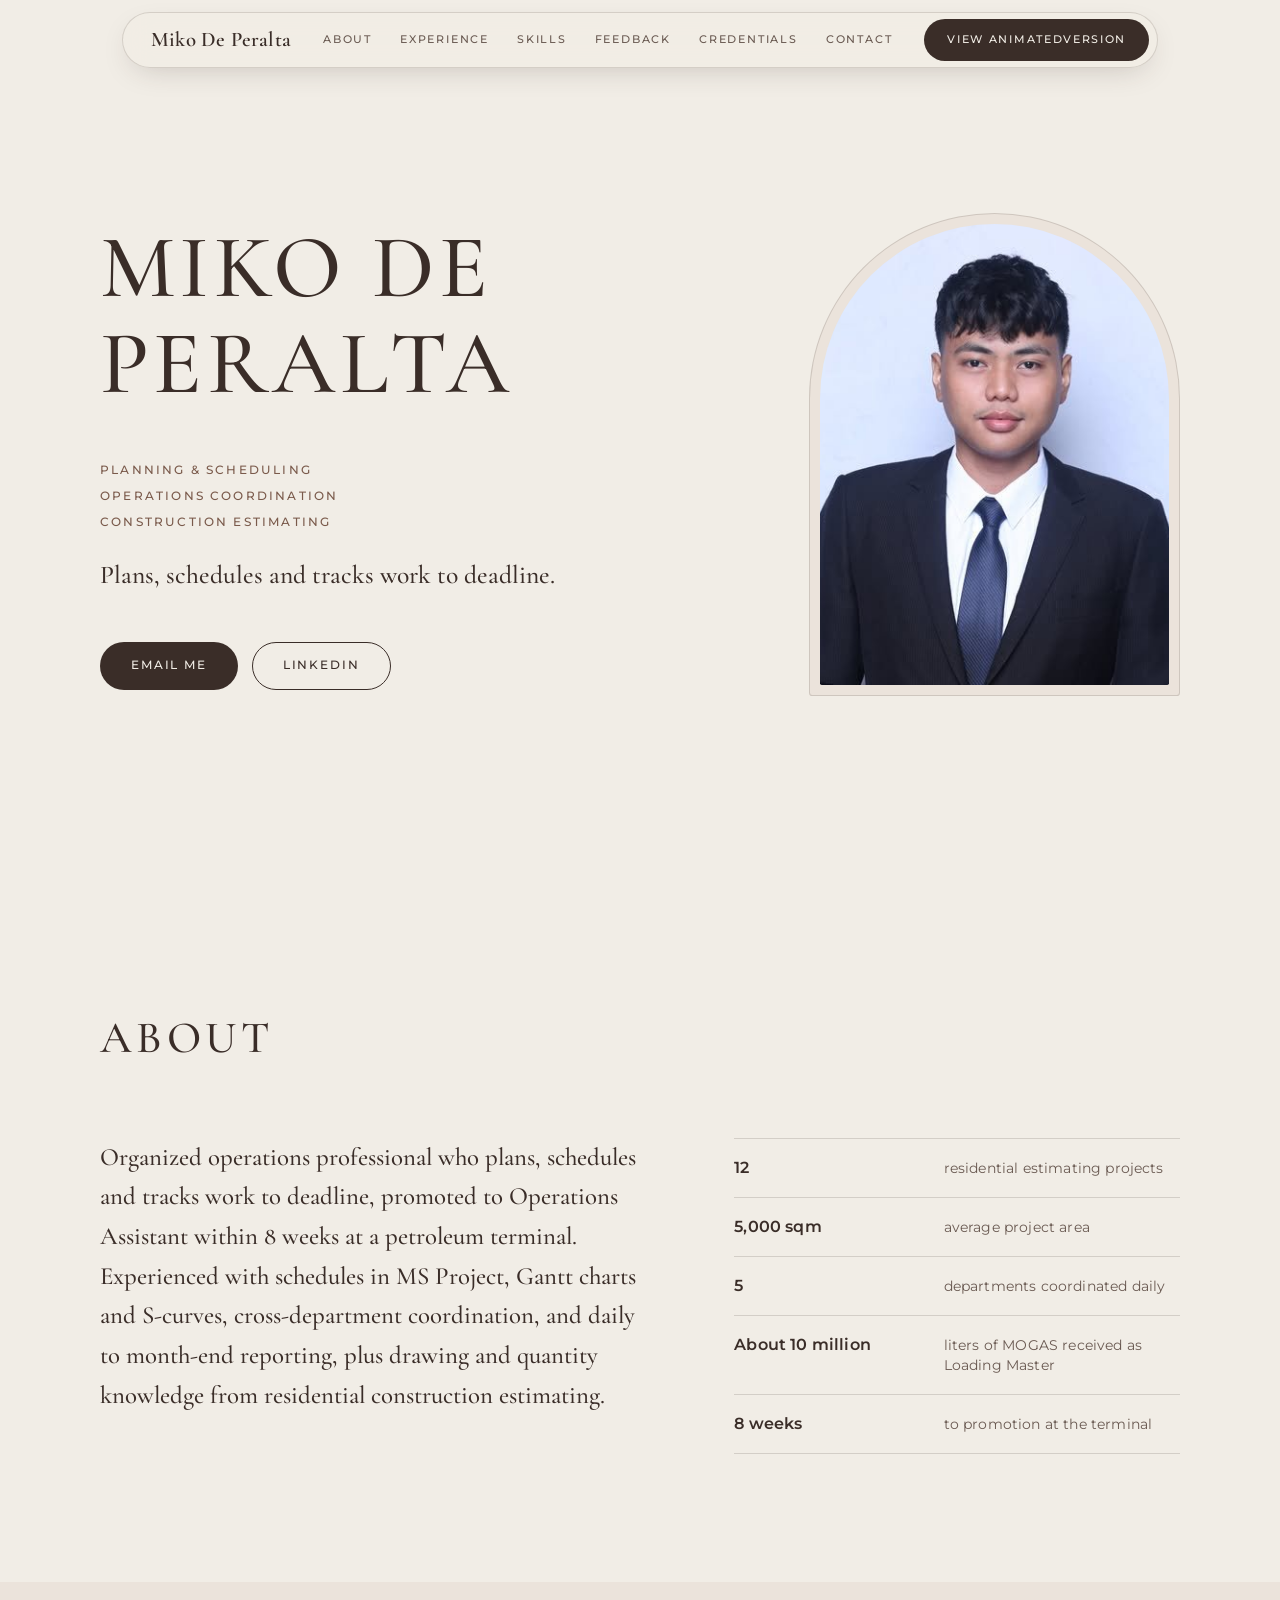
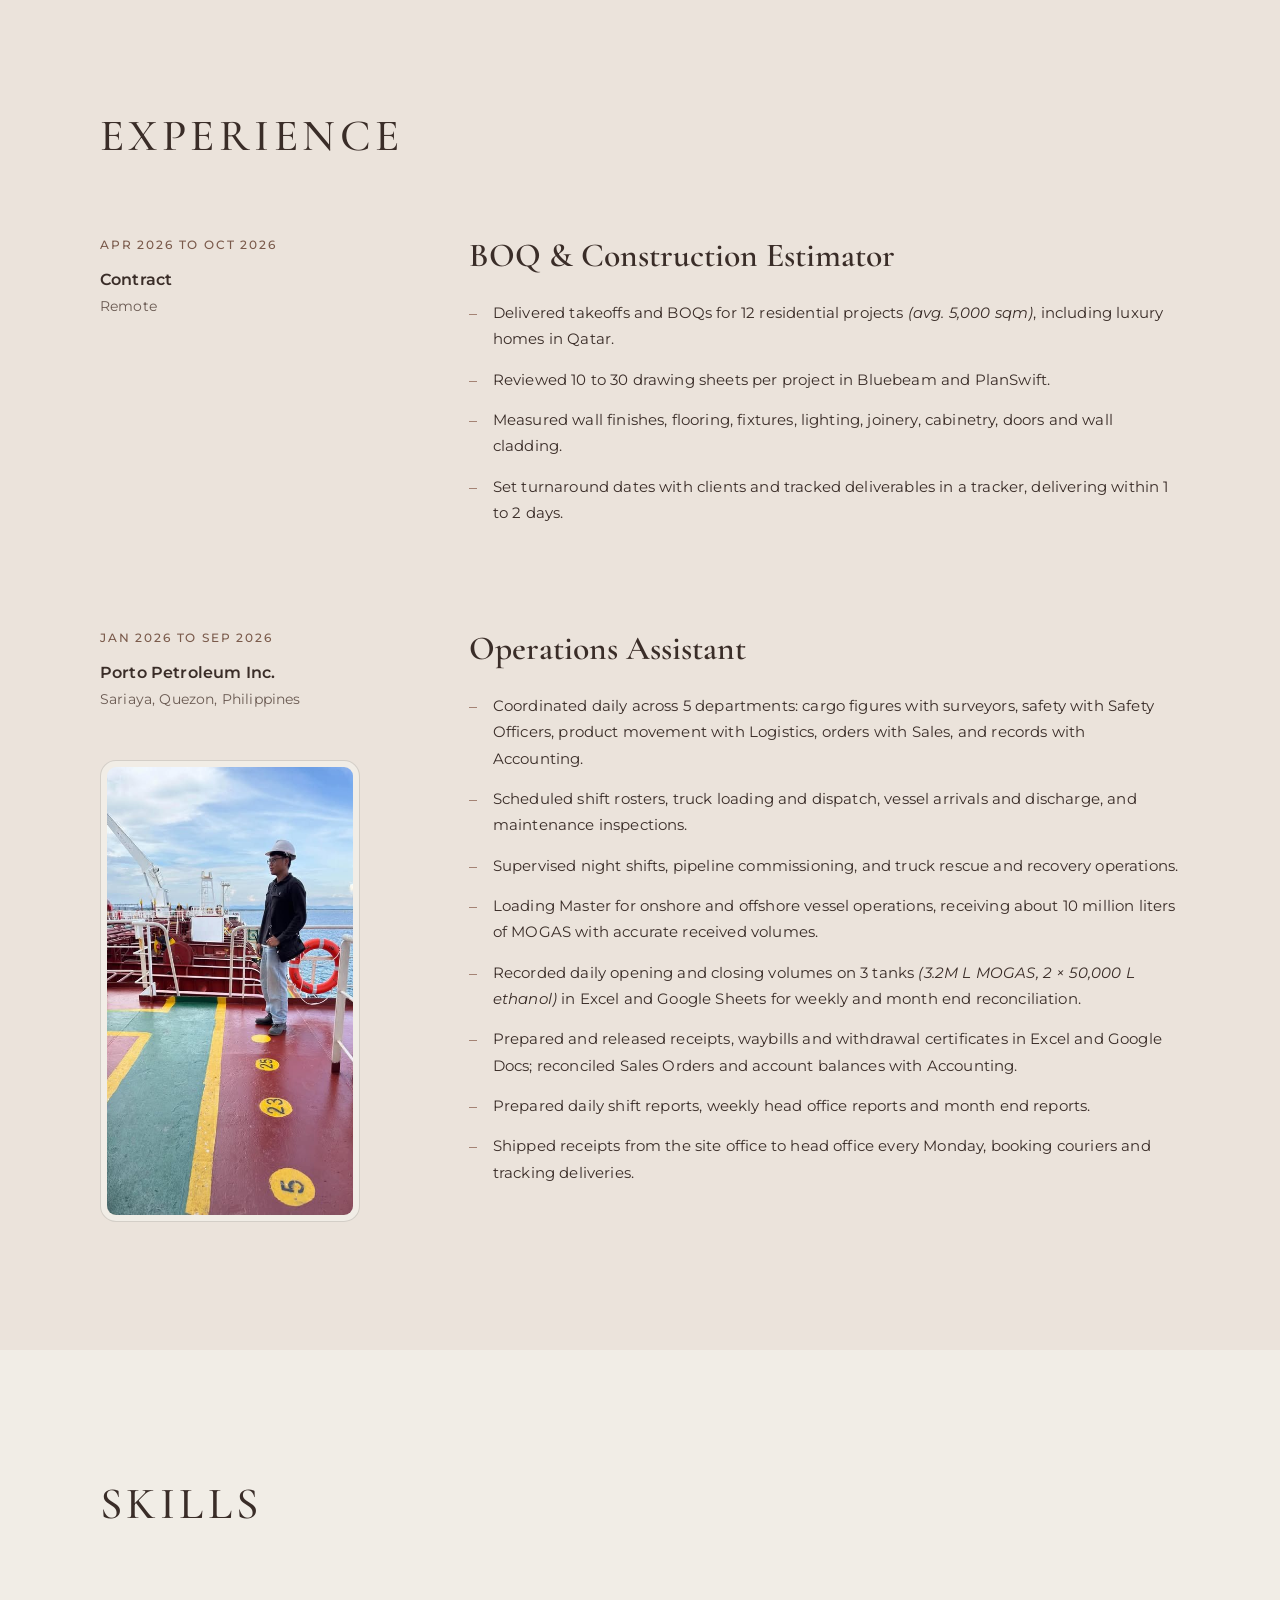
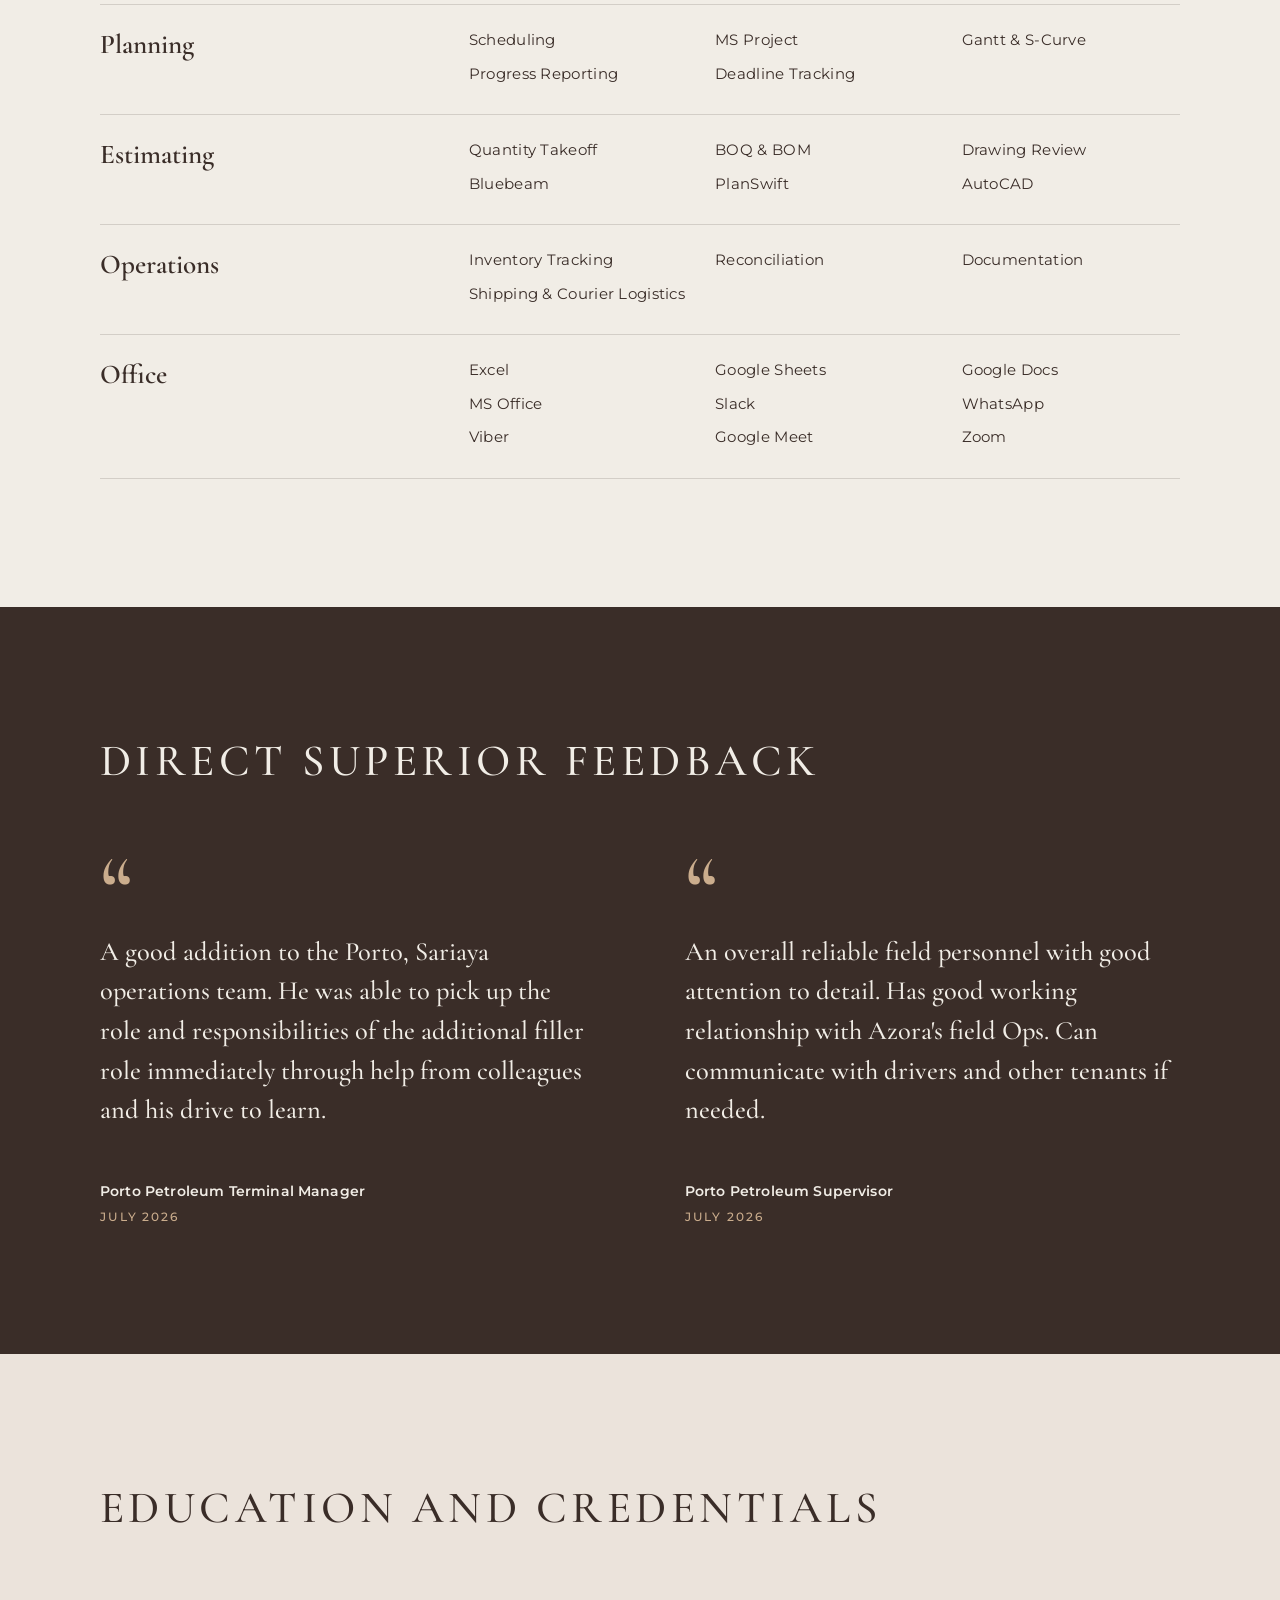
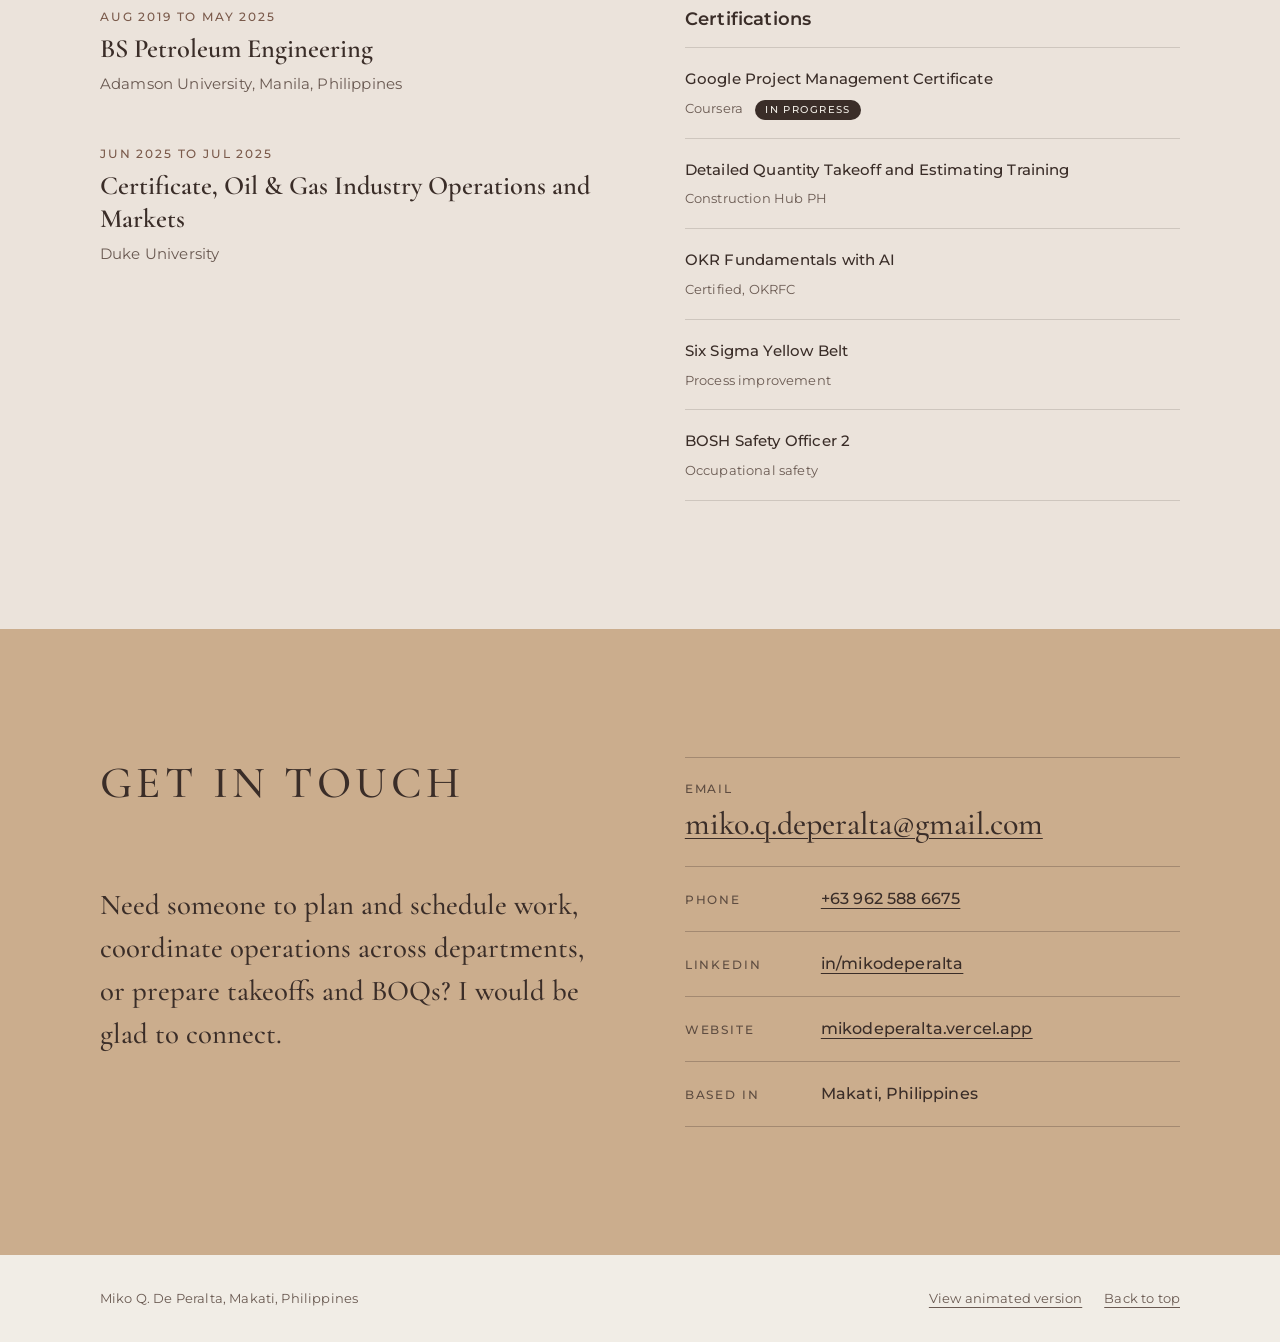
==== commit 0e91a2fb: "feat: redesign simple page layout with design pass - floating pill nav, full screen hero with framed" ====
--- a/index.html
+++ b/index.html
@@ -34,7 +34,7 @@
         <a href="#credentials">Credentials</a>
         <a href="#contact">Contact</a>
       </nav>
-      <a class="btn btn-solid bar-cta" href="animated.html">View animated version</a>
+      <a class="btn btn-solid bar-cta" href="animated.html" aria-label="View animated version">View animated<span class="long"> version</span></a>
     </div>
   </header>
 
@@ -42,7 +42,6 @@
     <section class="hero" aria-labelledby="hero-name">
       <div class="wrap hero-grid">
         <div class="hero-copy">
-          <p class="hero-place" data-slot="place"></p>
           <h1 id="hero-name" data-slot="name">Miko De Peralta</h1>
           <ul class="hero-titles" data-slot="titles"></ul>
           <p class="hero-summary" data-slot="summary"></p>
@@ -54,38 +53,38 @@
 
     <section class="sec" id="about" aria-labelledby="about-h">
       <div class="wrap">
-        <header class="sec-head"><span class="sec-num">01</span><h2 id="about-h">About</h2></header>
+        <header class="sec-head"><h2 id="about-h">About</h2></header>
         <div class="about-grid">
           <p class="lede" data-slot="about-text"></p>
-          <dl class="facts" data-slot="facts"></dl>
+          <dl class="facts" data-slot="facts" aria-label="At a glance"></dl>
         </div>
       </div>
     </section>
 
     <section class="sec sec-sand" id="experience" aria-labelledby="exp-h">
       <div class="wrap">
-        <header class="sec-head"><span class="sec-num">02</span><h2 id="exp-h">Experience</h2></header>
+        <header class="sec-head"><h2 id="exp-h">Experience</h2></header>
         <div class="roles" data-slot="roles"></div>
       </div>
     </section>
 
     <section class="sec" id="skills" aria-labelledby="skills-h">
       <div class="wrap">
-        <header class="sec-head"><span class="sec-num">03</span><h2 id="skills-h">Skills</h2></header>
+        <header class="sec-head"><h2 id="skills-h">Skills</h2></header>
         <div class="skill-groups" data-slot="skills"></div>
       </div>
     </section>
 
     <section class="sec sec-dark" id="feedback" aria-labelledby="fb-h">
       <div class="wrap">
-        <header class="sec-head"><span class="sec-num">04</span><h2 id="fb-h">Direct superior feedback</h2></header>
+        <header class="sec-head"><h2 id="fb-h">Direct superior feedback</h2></header>
         <div class="quotes" data-slot="feedback"></div>
       </div>
     </section>
 
     <section class="sec sec-sand" id="credentials" aria-labelledby="cred-h">
       <div class="wrap">
-        <header class="sec-head"><span class="sec-num">05</span><h2 id="cred-h">Education and credentials</h2></header>
+        <header class="sec-head"><h2 id="cred-h">Education and credentials</h2></header>
         <div class="cred-grid">
           <div class="edu" data-slot="education"></div>
           <div>
@@ -99,7 +98,7 @@
     <section class="sec sec-tan" id="contact" aria-labelledby="contact-h">
       <div class="wrap contact-grid">
         <div>
-          <header class="sec-head"><span class="sec-num">06</span><h2 id="contact-h">Get in touch</h2></header>
+          <header class="sec-head"><h2 id="contact-h">Get in touch</h2></header>
           <p class="lede" data-slot="pitch"></p>
         </div>
         <ul class="contact-list" data-slot="contact"></ul>
--- a/css/simple.css
+++ b/css/simple.css
@@ -9,30 +9,34 @@
   --accent-text: #7a5a4b;   /* mauve darkened for small text, AA on linen and sand */
   --muted: #6a5a52;
   --line: rgba(58, 45, 40, 0.16);
-  --line-on-dark: rgba(241, 237, 230, 0.22);
   --gutter: clamp(24px, 6vw, 72px);
+  --max: 1080px;
+  --bar-h: 72px;
   --space-s: 12px; --space-m: 24px; --space-l: 48px;
-  --max: 1080px;
-  --bar-h: 68px;
+  --ease: cubic-bezier(0.16, 1, 0.3, 1);   /* exponential ease-out */
   --serif: "Cormorant Garamond", "Times New Roman", serif;
   --sans: "Montserrat", system-ui, -apple-system, "Segoe UI", Roboto, sans-serif;
+  color-scheme: light;
 }
 
 *, *::before, *::after { box-sizing: border-box; }
-/* serif figures stay in Montserrat via .fact dt; Cormorant has old-style numerals only */
-html { scroll-behavior: smooth; scroll-padding-top: calc(var(--bar-h) + 12px); -webkit-text-size-adjust: 100%; }
+html {
+  scroll-behavior: smooth; scroll-padding-top: calc(var(--bar-h) + 24px); -webkit-text-size-adjust: 100%;
+  scrollbar-color: var(--mauve) var(--linen); scrollbar-width: thin;
+}
 body {
   margin: 0; background: var(--linen); color: var(--espresso);
   font-family: var(--sans); font-size: 1rem; line-height: 1.75; letter-spacing: 0.01em; font-weight: 400;
-  -webkit-font-smoothing: antialiased; overflow-x: hidden;
-}
+  -webkit-font-smoothing: antialiased; overflow-x: hidden; caret-color: var(--accent-text); accent-color: var(--espresso);
+}
+::selection { background: var(--tan); color: var(--espresso); }
+.sec-dark ::selection { background: var(--mauve); color: var(--linen); }
 img { max-width: 100%; display: block; }
 em { font-style: italic; }
 h1, h2, h3, p, ul, dl, dd, figure, blockquote { margin: 0; padding: 0; }
 ul { list-style: none; }
-a { color: inherit; }
+a { color: inherit; text-underline-offset: 4px; text-decoration-thickness: 1px; }
 :focus-visible { outline: 2px solid var(--espresso); outline-offset: 4px; border-radius: 2px; }
-.sec-dark :focus-visible, .sec-tan :focus-visible { outline-color: currentColor; }
 .sec-dark :focus-visible { outline-color: var(--linen); }
 
 .skip {
@@ -43,90 +47,93 @@
 
 .wrap { width: 100%; max-width: calc(var(--max) + var(--gutter) * 2); margin: 0 auto; padding-inline: var(--gutter); }
 
-/* Small caps label, used for dates, section numbers and field names */
-.label, .hero-place, .role-period, .edu-years, .quote .when, .c-label, .sec-num {
+/* Small caps label, used for dates and field names */
+.role-period, .edu-years, .quote .when, .c-label {
   font: 500 0.72rem/1.6 var(--sans); letter-spacing: 0.16em; text-transform: uppercase;
 }
 
-/* Top bar */
-.bar {
-  position: sticky; top: 0; z-index: 50; background: rgba(241, 237, 230, 0.9);
-  backdrop-filter: blur(10px); -webkit-backdrop-filter: blur(10px); border-bottom: 1px solid var(--line);
-}
+/* Top bar: a floating pill, detached from the edge */
+.bar { position: sticky; top: 12px; z-index: 50; padding: 0 var(--gutter); pointer-events: none; }
 .bar-inner {
-  max-width: calc(var(--max) + var(--gutter) * 2); margin: 0 auto; padding: 0 var(--gutter);
-  min-height: var(--bar-h); display: flex; align-items: center; gap: 28px;
-}
-.brand { font: 600 1.35rem/1 var(--serif); letter-spacing: 0.01em; text-decoration: none; white-space: nowrap; }
-.nav { display: flex; gap: 32px; margin-left: auto; }
+  pointer-events: auto; width: fit-content; max-width: 100%; margin: 0 auto; min-height: 56px; padding: 6px 8px 6px 28px;
+  display: flex; align-items: center; gap: 32px; border-radius: 999px;
+  background: rgba(241, 237, 230, 0.78); backdrop-filter: blur(14px) saturate(140%); -webkit-backdrop-filter: blur(14px) saturate(140%);
+  border: 1px solid var(--line); box-shadow: 0 10px 30px -12px rgba(58, 45, 40, 0.25);
+}
+.brand { font: 600 1.3rem/1 var(--serif); letter-spacing: 0.01em; text-decoration: none; white-space: nowrap; }
+.nav { display: flex; gap: 28px; }
 .nav a {
-  font-size: 0.72rem; font-weight: 500; letter-spacing: 0.16em; text-transform: uppercase; text-decoration: none;
+  font-size: 0.7rem; font-weight: 500; letter-spacing: 0.16em; text-transform: uppercase; text-decoration: none;
   color: var(--muted); padding: 6px 0; white-space: nowrap; border-bottom: 1px solid transparent;
-  transition: color 0.2s, border-color 0.2s;
+  transition: color 0.3s var(--ease), border-color 0.3s var(--ease);
 }
 .nav a:hover { color: var(--espresso); }
 .nav a[aria-current="true"] { color: var(--espresso); border-bottom-color: var(--espresso); }
 
 /* Buttons */
 .btn {
-  display: inline-flex; align-items: center; justify-content: center; min-height: 46px; padding: 12px 26px;
-  border-radius: 2px; font: 500 0.75rem/1.2 var(--sans); letter-spacing: 0.14em; text-transform: uppercase;
-  text-decoration: none; border: 1px solid transparent; text-align: center; cursor: pointer;
-  transition: background 0.2s, color 0.2s, border-color 0.2s;
-}
+  display: inline-flex; align-items: center; justify-content: center; min-height: 48px; padding: 12px 30px;
+  border-radius: 999px; font: 500 0.72rem/1.2 var(--sans); letter-spacing: 0.16em; text-transform: uppercase;
+  text-decoration: none; border: 1px solid transparent; text-align: center; cursor: pointer; white-space: nowrap;
+  transition: background 0.3s var(--ease), color 0.3s var(--ease), border-color 0.3s var(--ease), transform 0.3s var(--ease);
+}
+.btn:hover { transform: translateY(-1px); }
+.btn:active { transform: scale(0.98); }
 .btn-solid { background: var(--espresso); color: var(--linen); }
 .btn-solid:hover { background: var(--accent-text); }
 .btn-line { border-color: var(--espresso); color: var(--espresso); }
 .btn-line:hover { background: var(--espresso); color: var(--linen); }
-.btn-text { color: var(--accent-text); padding-inline: 4px; border-bottom: 1px solid currentColor; border-radius: 0; min-height: 0; padding-block: 4px; }
-.btn-text:hover { color: var(--espresso); }
-.bar-cta { min-height: 38px; padding: 8px 18px; font-size: 0.68rem; }
-
-/* Hero */
-.hero { padding: clamp(56px, 8vw, 104px) 0 clamp(64px, 9vw, 120px); }
-.hero-grid { display: grid; grid-template-columns: minmax(0, 1.3fr) minmax(0, 0.7fr); gap: clamp(32px, 7vw, 96px); align-items: center; }
-.hero-place { color: var(--accent-text); margin-bottom: var(--space-m); }
+.bar-cta { min-height: 42px; padding: 8px 22px; font-size: 0.66rem; }
+
+/* Hero: fills the first screen, content vertically centred */
+.hero { min-height: calc(100dvh - var(--bar-h)); display: flex; align-items: center; padding: clamp(32px, 6vw, 72px) 0 clamp(56px, 8vw, 104px); }
+.hero-grid { width: 100%; display: grid; grid-template-columns: minmax(0, 1.25fr) minmax(0, 0.75fr); gap: clamp(32px, 7vw, 96px); align-items: center; }
 h1 {
-  font: 500 clamp(2.6rem, 7vw, 5.2rem)/1.1 var(--serif); letter-spacing: 0.06em; text-transform: uppercase;
+  font: 500 clamp(2.8rem, 7.4vw, 5.6rem)/1.08 var(--serif); letter-spacing: 0.05em; text-transform: uppercase;
   text-wrap: balance; margin-bottom: var(--space-l);
 }
-.hero-titles { display: grid; gap: 8px; margin-bottom: var(--space-m); font-size: 0.78rem; font-weight: 500; letter-spacing: 0.16em; line-height: 1.5; text-transform: uppercase; color: var(--accent-text); }
-.hero-summary { max-width: 40ch; font: 500 clamp(1.3rem, 2.2vw, 1.6rem)/1.5 var(--serif); letter-spacing: 0; color: var(--espresso); margin-bottom: var(--space-l); }
-.actions { display: flex; flex-wrap: wrap; gap: 16px; align-items: center; }
-
-/* Portrait: a soft arch */
-.portrait { justify-self: end; width: min(100%, 360px); aspect-ratio: 4 / 5; border-radius: 999px 999px 4px 4px; overflow: hidden; background: var(--tan); }
-.portrait img { width: 100%; height: 100%; object-fit: cover; }
-.portrait-fallback { height: 100%; display: grid; place-items: center; color: var(--linen); font: 600 4rem/1 var(--serif); }
+.hero-titles { display: grid; gap: 8px; margin-bottom: var(--space-m); font-size: 0.76rem; font-weight: 500; letter-spacing: 0.18em; line-height: 1.5; text-transform: uppercase; color: var(--accent-text); }
+.hero-summary { max-width: 40ch; font: 500 clamp(1.3rem, 2.2vw, 1.6rem)/1.5 var(--serif); letter-spacing: 0; margin-bottom: var(--space-l); }
+.actions { display: flex; flex-wrap: wrap; gap: 14px; align-items: center; }
+
+/* Framed portrait: arch inside a hairline shell, matted like a print */
+.portrait {
+  justify-self: end; width: min(100%, 380px); aspect-ratio: 4 / 5.2; padding: 10px; background: var(--sand);
+  border: 1px solid var(--line); border-radius: 999px 999px 18px 18px; overflow: hidden;
+}
+.portrait img, .portrait-fallback { width: 100%; height: 100%; border-radius: 999px 999px 10px 10px; object-fit: cover; background: var(--tan); }
+.portrait-fallback { display: grid; place-items: center; color: var(--linen); font: 600 4rem/1 var(--serif); }
 
 /* Sections: tone changes instead of divider lines */
-.sec { padding: clamp(72px, 9vw, 120px) 0; }
+.sec { padding: clamp(80px, 10vw, 136px) 0; }
 .sec-sand { background: var(--sand); }
 .sec-dark { background: var(--espresso); color: var(--linen); }
-.sec-sage, .sec-tan { background: var(--tan); color: var(--espresso); }
-.sec-head { display: flex; flex-direction: column; gap: var(--space-s); margin-bottom: clamp(40px, 5vw, 64px); }
-.sec-num { color: var(--accent-text); }
-.sec-dark .sec-num { color: var(--tan); }
-.sec-tan .sec-num, .sec-sage .sec-num { color: var(--espresso); }
+.sec-tan { background: var(--tan); color: var(--espresso); }
+.sec-head { margin-bottom: clamp(44px, 6vw, 72px); }
 h2 { font: 500 clamp(1.9rem, 4vw, 2.8rem)/1.2 var(--serif); letter-spacing: 0.1em; text-transform: uppercase; }
 h3 { font: 600 1.05rem/1.3 var(--sans); letter-spacing: 0.01em; }
 .sub { font-size: 1.1rem; margin-bottom: 16px; }
-.lede { font: 500 clamp(1.3rem, 2.2vw, 1.6rem)/1.45 var(--serif); max-width: 46ch; }
-
-/* About */
+.lede { font: 500 clamp(1.3rem, 2.2vw, 1.6rem)/1.5 var(--serif); letter-spacing: 0; max-width: 46ch; }
+
+/* About: prose left, ruled "at a glance" list right */
 .about-grid { display: grid; grid-template-columns: minmax(0, 1.1fr) minmax(0, 0.9fr); gap: clamp(36px, 7vw, 96px); align-items: start; }
-.about-grid > p, [data-slot="about-text"] { font: 500 clamp(1.3rem, 2.2vw, 1.55rem)/1.6 var(--serif); letter-spacing: 0; }
-.facts { display: grid; align-items: start; grid-template-columns: 1fr 1fr; gap: var(--space-l) var(--space-m); }
-.fact dt { font: 500 clamp(1.35rem, 2.2vw, 1.6rem)/1.3 var(--sans); letter-spacing: 0; margin-bottom: 8px; }
-.fact dd { font-size: 0.8rem; color: var(--muted); line-height: 1.6; letter-spacing: 0.02em; max-width: 24ch; }
-
-/* Experience */
-.roles { display: flex; flex-direction: column; gap: clamp(56px, 7vw, 88px); }
-.role { display: grid; grid-template-columns: minmax(0, 0.3fr) minmax(0, 0.7fr); gap: clamp(20px, 5vw, 72px); }
+.about-grid > p { font: 500 clamp(1.3rem, 2.2vw, 1.55rem)/1.6 var(--serif); letter-spacing: 0; }
+.facts { display: grid; border-top: 1px solid var(--line); }
+.fact { display: grid; grid-template-columns: minmax(0, 0.9fr) minmax(0, 1.1fr); gap: 16px; align-items: baseline; padding: 18px 0; border-bottom: 1px solid var(--line); }
+.fact dt { font: 600 0.98rem/1.4 var(--sans); }
+.fact dd { font-size: 0.86rem; color: var(--muted); line-height: 1.5; }
+
+/* Experience: role details stay in view beside the long bullet lists */
+.roles { display: flex; flex-direction: column; gap: clamp(64px, 8vw, 104px); }
+.role { display: grid; grid-template-columns: minmax(0, 0.3fr) minmax(0, 0.7fr); gap: clamp(20px, 5vw, 72px); align-items: start; }
+.role-meta { position: sticky; top: calc(var(--bar-h) + 32px); }
 .role-period { color: var(--accent-text); margin-bottom: var(--space-s); }
 .role-org { font-weight: 600; }
 .role-place { color: var(--muted); font-size: 0.9rem; }
-.role-photo { width: 100%; height: auto; max-width: 260px; aspect-ratio: 480 / 853; object-fit: cover; margin-top: var(--space-l); border-radius: 4px; background: var(--tan); }
+.role-photo {
+  width: 100%; height: auto; max-width: 260px; aspect-ratio: 480 / 853; object-fit: cover; margin-top: var(--space-l);
+  padding: 6px; background: var(--linen); border: 1px solid var(--line); border-radius: 16px;
+}
 .role-body h3 { font: 600 clamp(1.7rem, 3vw, 2.1rem)/1.2 var(--serif); margin-bottom: var(--space-m); letter-spacing: 0; }
 .bullets { display: grid; gap: 14px; max-width: 66ch; }
 .bullets li { position: relative; padding-left: 24px; font-size: 0.94rem; line-height: 1.75; }
@@ -138,15 +145,15 @@
 .skill-group:last-child { border-bottom: 1px solid var(--line); }
 .skill-group h3 { font: 600 1.7rem/1.2 var(--serif); letter-spacing: 0; }
 .tags { display: grid; grid-template-columns: repeat(3, minmax(0, 1fr)); gap: 10px 28px; }
-.tags li { font-size: 0.92rem; line-height: 1.6; letter-spacing: 0.02em; color: var(--espresso); }
-
-/* Feedback */
-.quotes { display: grid; grid-template-columns: repeat(2, minmax(0, 1fr)); gap: clamp(36px, 7vw, 96px); }
-.quote { display: flex; flex-direction: column; gap: var(--space-l); justify-content: space-between; }
+.tags li { font-size: 0.92rem; line-height: 1.6; letter-spacing: 0.02em; }
+
+/* Feedback: large typographic quote mark carries the section */
+.quotes { display: grid; grid-template-columns: repeat(2, minmax(0, 1fr)); gap: clamp(40px, 7vw, 96px); }
+.quote { display: flex; flex-direction: column; gap: var(--space-m); justify-content: space-between; }
+.quote::before { content: "\201C"; font: 500 6rem/0.6 var(--serif); color: var(--tan); height: 3rem; }
 .quote blockquote p { font: 500 clamp(1.35rem, 2.2vw, 1.65rem)/1.5 var(--serif); letter-spacing: 0; }
-.quote blockquote p::before { content: "\201C"; }
-.quote blockquote p::after { content: "\201D"; }
-.quote figcaption { display: flex; flex-direction: column; gap: 4px; }
+.quote blockquote p::before, .quote blockquote p::after { content: none; }
+.quote figcaption { display: flex; flex-direction: column; gap: 4px; margin-top: var(--space-m); }
 .quote .who { font-weight: 600; font-size: 0.9rem; }
 .quote .when { color: var(--tan); }
 
@@ -161,69 +168,80 @@
 .cert:last-child { border-bottom: 1px solid var(--line); }
 .cert-title { font-weight: 500; flex: 1 1 100%; font-size: 0.95rem; }
 .cert-issuer { color: var(--muted); font-size: 0.82rem; }
-.pill { font: 500 0.64rem/1 var(--sans); letter-spacing: 0.14em; text-transform: uppercase; padding: 5px 9px; border-radius: 2px; background: var(--espresso); color: var(--linen); }
-
-/* Contact */
+.pill { font: 500 0.64rem/1 var(--sans); letter-spacing: 0.14em; text-transform: uppercase; padding: 5px 10px; border-radius: 999px; background: var(--espresso); color: var(--linen); }
+
+/* Contact: the email leads, in display type */
 .contact-grid { display: grid; grid-template-columns: minmax(0, 1fr) minmax(0, 1fr); gap: clamp(36px, 7vw, 96px); align-items: start; }
 .contact-grid .lede { font-size: clamp(1.4rem, 2.4vw, 1.8rem); }
 .contact-list li { display: grid; grid-template-columns: 7.5rem minmax(0, 1fr); gap: 16px; padding: 18px 0; border-top: 1px solid rgba(58, 45, 40, 0.28); align-items: baseline; }
 .contact-list li:last-child { border-bottom: 1px solid rgba(58, 45, 40, 0.28); }
+.contact-list li:first-child { grid-template-columns: minmax(0, 1fr); gap: 6px; padding: 22px 0; }
+.contact-list li:first-child .c-value { font: 500 clamp(1.45rem, 2.6vw, 2rem)/1.25 var(--serif); letter-spacing: 0; }
 .c-label { color: var(--espresso); opacity: 0.75; }
 .c-value { font-size: 1rem; overflow-wrap: anywhere; font-weight: 500; }
-a.c-value { text-underline-offset: 4px; }
 a.c-value:hover { text-decoration-thickness: 2px; }
 
 /* Footer */
-.foot { padding: 28px 0; font-size: 0.82rem; color: var(--muted); background: var(--linen); }
+.foot { padding: 32px 0; font-size: 0.82rem; color: var(--muted); background: var(--linen); }
 .foot-inner { display: flex; flex-wrap: wrap; justify-content: space-between; gap: 12px 24px; }
 .foot-links { display: flex; gap: 22px; }
-.foot-links a { text-underline-offset: 4px; }
 
 .nojs { padding: 24px var(--gutter); background: var(--espresso); color: var(--linen); }
 .nojs a { color: var(--tan); }
 
-/* Scroll reveal: only hidden once JS has marked the element */
-.reveal { opacity: 0; transform: translateY(8px); transition: opacity 0.7s ease, transform 0.7s ease; }
-.reveal.in { opacity: 1; transform: none; }
+/* One authored moment: the hero settles in, line by line. Elsewhere, content just fades up once. */
+@media (prefers-reduced-motion: no-preference) {
+  .js .hero-copy > *, .js .portrait { animation: settle 1.1s var(--ease) both; }
+  .js .hero-copy > :nth-child(2) { animation-delay: 0.08s; }
+  .js .hero-copy > :nth-child(3) { animation-delay: 0.16s; }
+  .js .hero-copy > :nth-child(4) { animation-delay: 0.24s; }
+  .js .portrait { animation-delay: 0.2s; }
+  .reveal { opacity: 0; transform: translateY(12px); transition: opacity 0.9s var(--ease), transform 0.9s var(--ease); }
+  .reveal.in { opacity: 1; transform: none; }
+}
+@keyframes settle { from { opacity: 0; transform: translateY(20px); filter: blur(6px); } }
 
 /* Responsive */
 @media (max-width: 900px) {
+  .hero { min-height: 0; }
   .hero-grid, .about-grid, .cred-grid, .contact-grid, .quotes { grid-template-columns: minmax(0, 1fr); }
   .portrait { justify-self: start; width: min(64%, 280px); order: -1; }
   .role { grid-template-columns: minmax(0, 1fr); gap: 14px; }
-  .skill-group { grid-template-columns: minmax(0, 1fr); gap: 14px; }
+  .role-meta { position: static; }
+  .skill-groups .skill-group { grid-template-columns: minmax(0, 1fr); gap: 14px; }
   .hero-summary { max-width: 44ch; }
 }
 @media (max-width: 1040px) {
-  :root { --bar-h: 104px; }
-  .bar-inner { flex-wrap: wrap; padding-top: 12px; padding-bottom: 8px; row-gap: 6px; min-height: 0; }
-  .brand { flex: 1; }
-  .nav { order: 3; gap: 22px; margin: 0 calc(var(--gutter) * -1); padding: 0 var(--gutter); overflow-x: auto; scrollbar-width: none; width: calc(100% + var(--gutter) * 2); }
+  :root { --bar-h: 112px; }
+  .bar { top: 8px; padding: 0 12px; }
+  .bar-inner { width: 100%; flex-wrap: wrap; border-radius: 28px; padding: 10px 12px 8px 20px; row-gap: 6px; gap: 12px; justify-content: space-between; }
+  .nav { order: 3; width: 100%; gap: 22px; overflow-x: auto; scrollbar-width: none; padding-right: 8px; }
   .nav::-webkit-scrollbar { display: none; }
 }
 @media (max-width: 560px) {
   .tags { grid-template-columns: repeat(2, minmax(0, 1fr)); }
+  .fact { grid-template-columns: minmax(0, 1fr); gap: 2px; }
   .contact-list li { grid-template-columns: minmax(0, 1fr); gap: 2px; }
-  .actions .btn-solid, .actions .btn-line { flex: 1 1 100%; }
-  .bar-cta { padding-inline: 12px; font-size: 0.62rem; letter-spacing: 0.1em; }
-  
-}
-@media (max-width: 360px) { .brand { font-size: 1.15rem; } }
+  .actions .btn { flex: 1 1 100%; }
+  .bar-cta { padding-inline: 14px; font-size: 0.62rem; letter-spacing: 0.1em; }
+  .bar-cta .long { display: none; }
+  .role-photo { max-width: 180px; }
+}
+@media (max-width: 360px) { .brand { font-size: 1.1rem; } }
 
 @media (prefers-reduced-motion: reduce) {
   html { scroll-behavior: auto; }
-  .reveal { opacity: 1; transform: none; transition: none; }
-  * { transition-duration: 0.01ms !important; }
+  * { transition-duration: 0.01ms !important; animation: none !important; }
 }
 
 @media print {
-  .bar, .skip, .btn-text, .foot-links, .nojs { display: none !important; }
+  .bar, .skip, .foot-links, .nojs { display: none !important; }
   body { background: #fff; font-size: 11pt; }
-  .sec, .sec-dark, .sec-sand, .sec-tan, .sec-sage { background: #fff !important; color: #000 !important; padding: 18pt 0; border-top: 1px solid #999; }
+  .sec, .sec-dark, .sec-sand, .sec-tan { background: #fff !important; color: #000 !important; padding: 18pt 0; border-top: 1px solid #999; }
   .reveal { opacity: 1 !important; transform: none !important; }
   .role, .quote, .edu-item, .cert { break-inside: avoid; }
   .portrait { width: 120pt; }
   .btn { border: 0; padding: 0; min-height: 0; }
   .contact-list li { border-color: #999; }
-  .c-label, .sec-dark .sec-num, .sec-tan .sec-num, .quote .when { color: #333; opacity: 1; }
-}
+  .c-label, .quote .when { color: #333; opacity: 1; }
+}
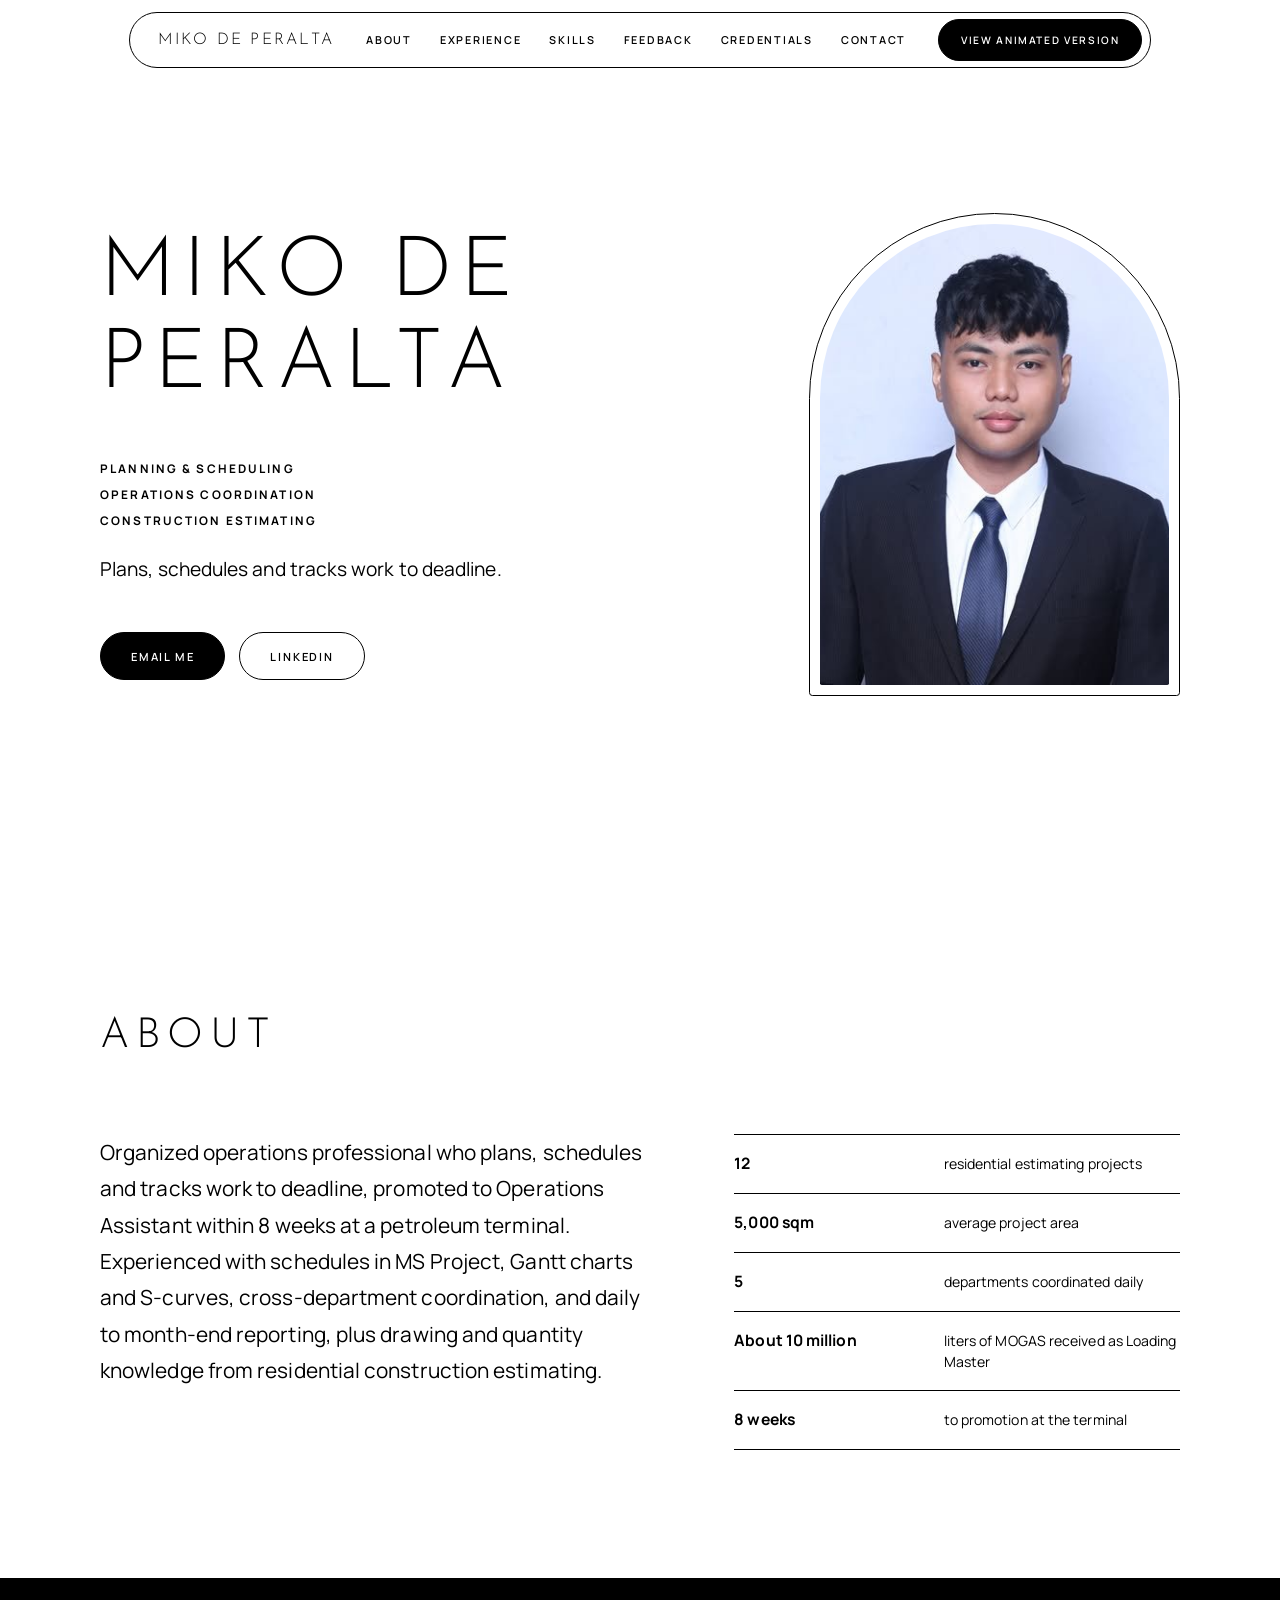
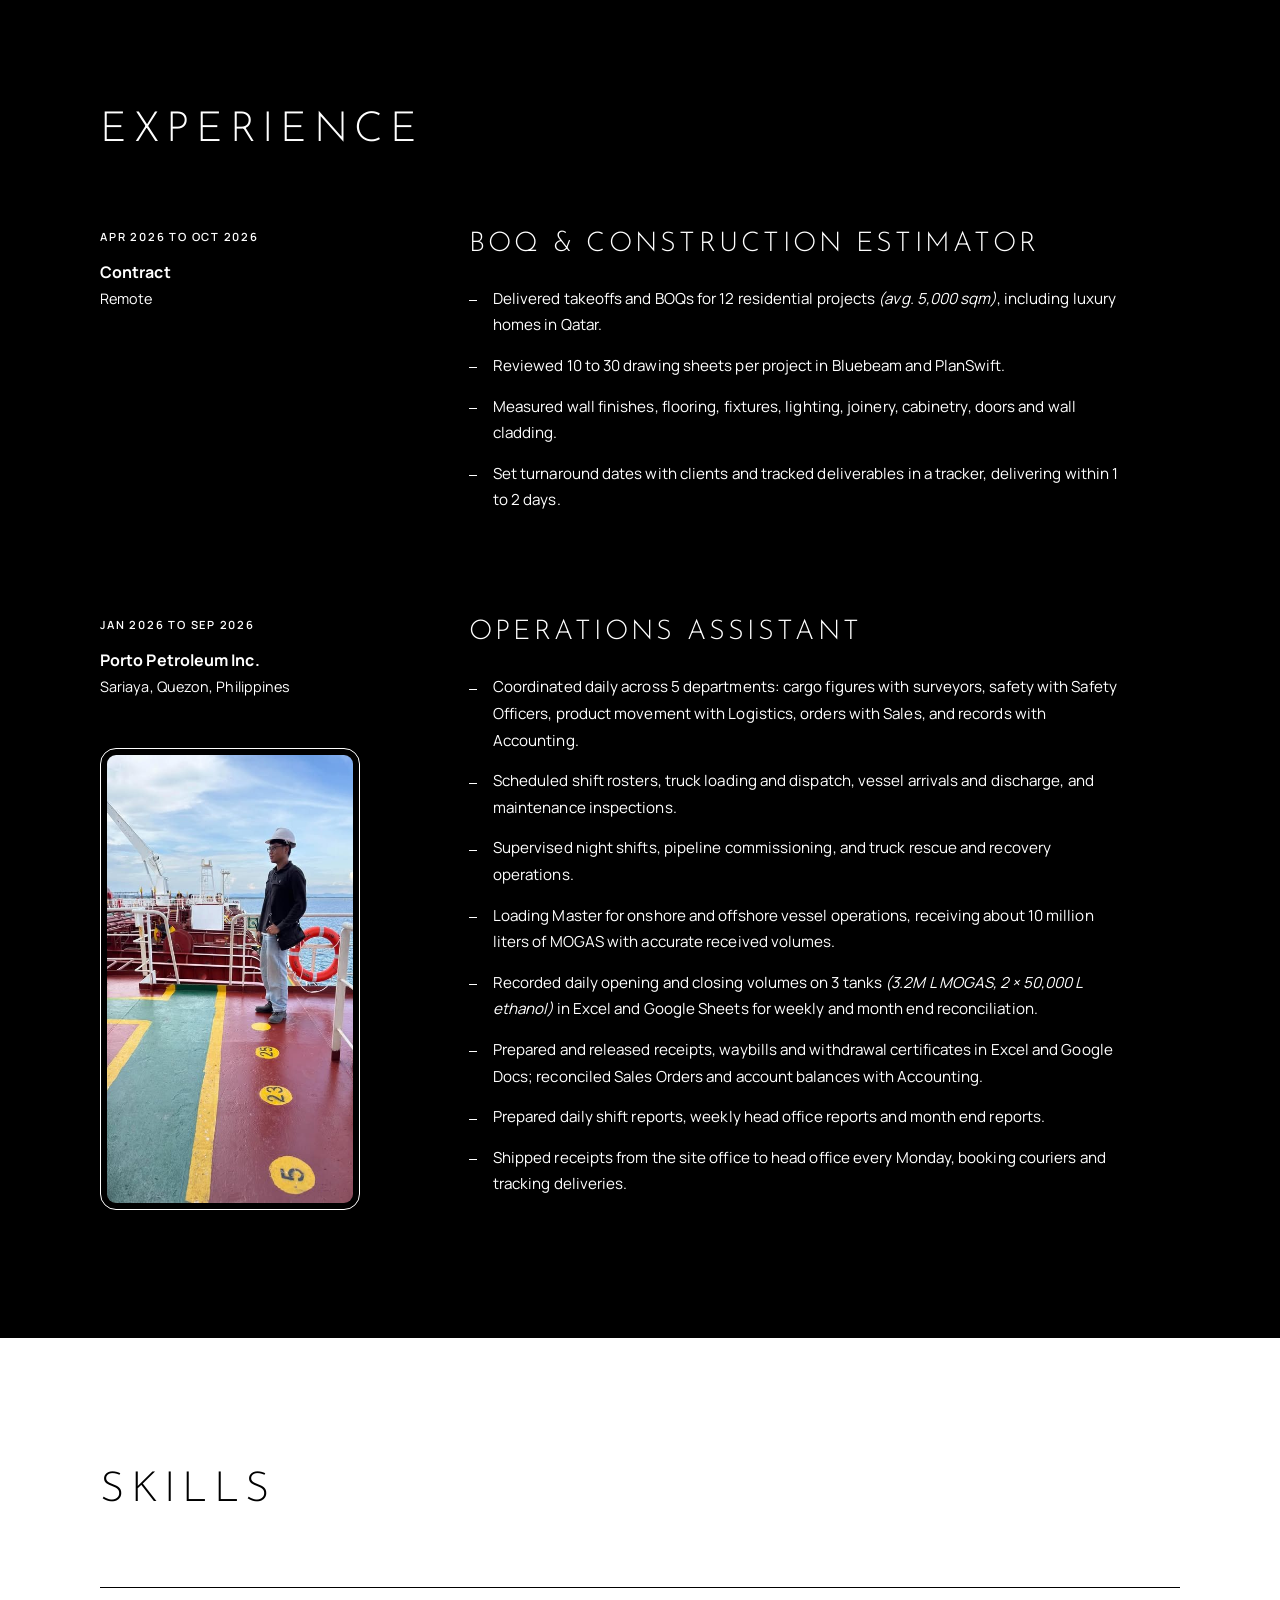
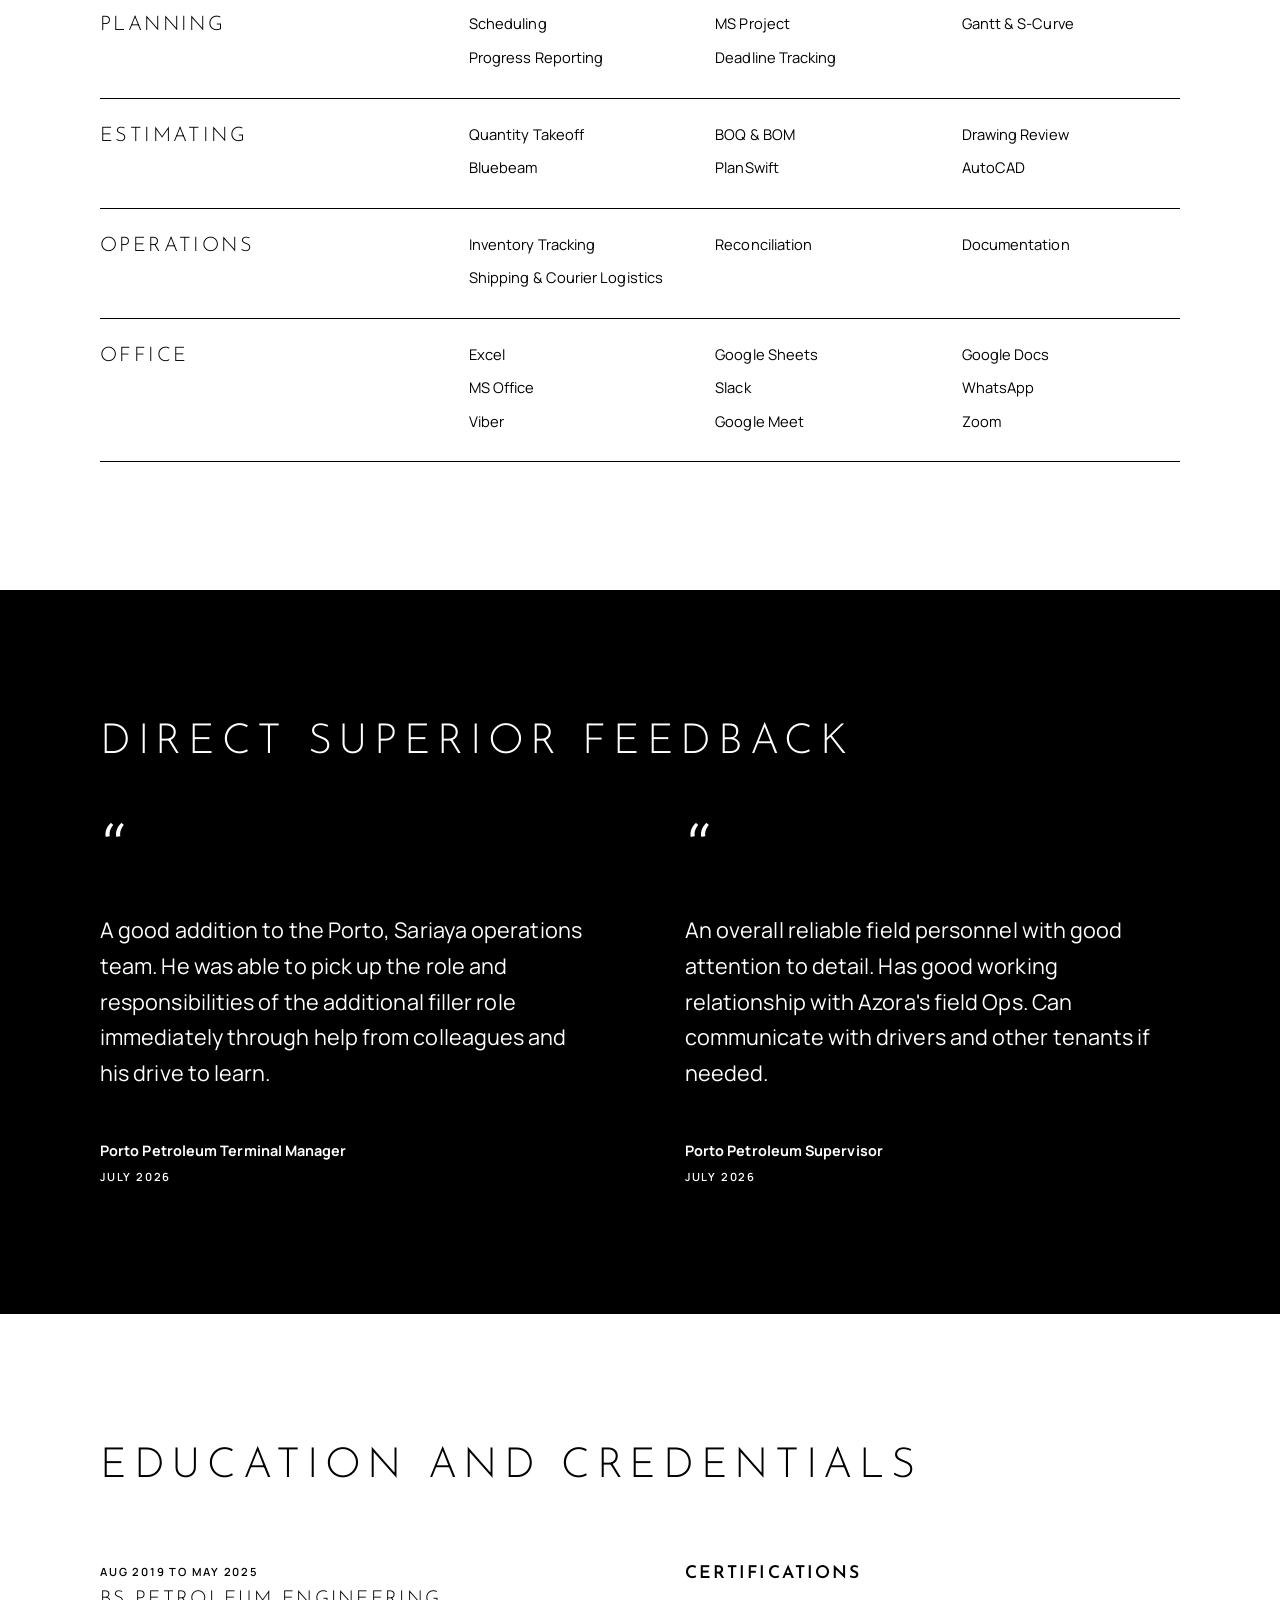
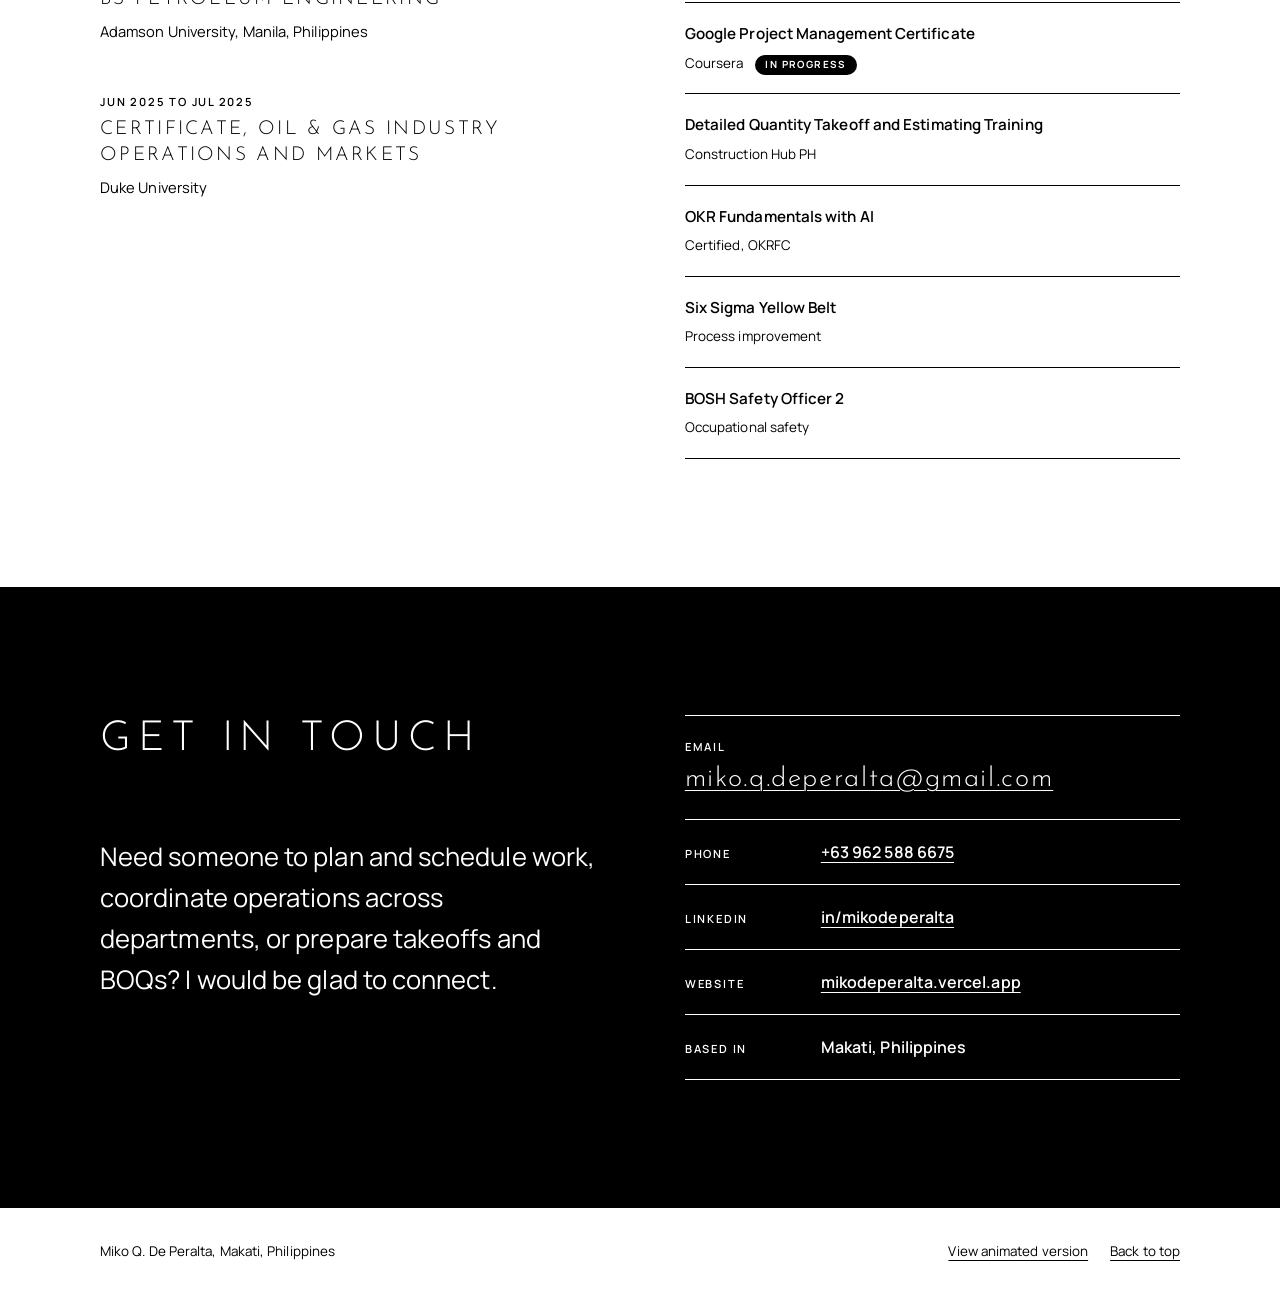
==== commit 812eecc4: "feat: black and white simple page, Josefin Sans and Manrope, return button from film - simple page u" ====
--- a/index.html
+++ b/index.html
@@ -5,7 +5,7 @@
   <meta name="viewport" content="width=device-width, initial-scale=1, viewport-fit=cover" />
   <title>Miko De Peralta, Planning, Operations and Estimating</title>
   <meta name="description" content="Portfolio of Miko De Peralta: planning and scheduling, operations coordination and construction estimating. Schedules in MS Project, daily coordination across 5 departments at a petroleum terminal, and takeoffs and BOQs for 12 residential projects." />
-  <meta name="theme-color" content="#f1ede6" />
+  <meta name="theme-color" content="#ffffff" />
   <meta property="og:type" content="website" />
   <meta property="og:title" content="Miko De Peralta, Planning, Operations and Estimating" />
   <meta property="og:description" content="Planning and Scheduling, Operations Coordination, Construction Estimating. Based in Makati, Philippines." />
@@ -15,7 +15,7 @@
   <meta name="twitter:card" content="summary" />
   <link rel="preconnect" href="https://fonts.googleapis.com" />
   <link rel="preconnect" href="https://fonts.gstatic.com" crossorigin />
-  <link href="https://fonts.googleapis.com/css2?family=Cormorant+Garamond:wght@500;600;700&family=Montserrat:ital,wght@0,400;0,500;0,600;1,400;1,500&display=swap" rel="stylesheet" />
+  <link href="https://fonts.googleapis.com/css2?family=Josefin+Sans:wght@300&family=Manrope:wght@400;500;600;700&display=swap" rel="stylesheet" />
   <link rel="icon" href="data:image/svg+xml,%3Csvg xmlns=%27http://www.w3.org/2000/svg%27 viewBox=%270 0 16 16%27%3E%3Crect width=%2716%27 height=%2716%27 fill=%27%230d0d0d%27/%3E%3Ccircle cx=%278%27 cy=%278%27 r=%274%27 fill=%27%23557373%27/%3E%3C/svg%3E" />
   <link rel="stylesheet" href="css/simple.css" />
   <script>document.documentElement.classList.add("js");</script>
@@ -34,7 +34,7 @@
         <a href="#credentials">Credentials</a>
         <a href="#contact">Contact</a>
       </nav>
-      <a class="btn btn-solid bar-cta" href="animated.html" aria-label="View animated version">View animated<span class="long"> version</span></a>
+      <a class="btn btn-solid bar-cta" href="animated.html" aria-label="View animated version">View animated<span class="long">&nbsp;version</span></a>
     </div>
   </header>
 
@@ -61,7 +61,7 @@
       </div>
     </section>
 
-    <section class="sec sec-sand" id="experience" aria-labelledby="exp-h">
+    <section class="sec sec-dark" id="experience" aria-labelledby="exp-h">
       <div class="wrap">
         <header class="sec-head"><h2 id="exp-h">Experience</h2></header>
         <div class="roles" data-slot="roles"></div>
@@ -82,7 +82,7 @@
       </div>
     </section>
 
-    <section class="sec sec-sand" id="credentials" aria-labelledby="cred-h">
+    <section class="sec" id="credentials" aria-labelledby="cred-h">
       <div class="wrap">
         <header class="sec-head"><h2 id="cred-h">Education and credentials</h2></header>
         <div class="cred-grid">
@@ -95,7 +95,7 @@
       </div>
     </section>
 
-    <section class="sec sec-tan" id="contact" aria-labelledby="contact-h">
+    <section class="sec sec-dark" id="contact" aria-labelledby="contact-h">
       <div class="wrap contact-grid">
         <div>
           <header class="sec-head"><h2 id="contact-h">Get in touch</h2></header>
--- a/css/simple.css
+++ b/css/simple.css
@@ -1,55 +1,56 @@
-/* Simple 2D portfolio. Nude palette, Cormorant Garamond headings, Montserrat body, native scrolling. */
+/* Simple 2D portfolio. Black and white only. Josefin Sans Light (all caps) for headings, Manrope for body. Native scrolling. */
 :root {
-  --espresso: #3a2d28;
-  --mauve: #a48374;
-  --tan: #cbad8d;
-  --greige: #d1c7bd;
-  --sand: #ebe3db;
-  --linen: #f1ede6;
-  --accent-text: #7a5a4b;   /* mauve darkened for small text, AA on linen and sand */
-  --muted: #6a5a52;
-  --line: rgba(58, 45, 40, 0.16);
+  --fg: #000;
+  --bg: #fff;
   --gutter: clamp(24px, 6vw, 72px);
   --max: 1080px;
   --bar-h: 72px;
   --space-s: 12px; --space-m: 24px; --space-l: 48px;
   --ease: cubic-bezier(0.16, 1, 0.3, 1);   /* exponential ease-out */
-  --serif: "Cormorant Garamond", "Times New Roman", serif;
-  --sans: "Montserrat", system-ui, -apple-system, "Segoe UI", Roboto, sans-serif;
+  --display: "Josefin Sans", "Century Gothic", system-ui, sans-serif;
+  --sans: "Manrope", system-ui, -apple-system, "Segoe UI", Roboto, sans-serif;
   color-scheme: light;
 }
+/* Dark sections swap the two colours; everything inside follows currentColor and these variables. */
+.sec-dark { --fg: #fff; --bg: #000; }
 
 *, *::before, *::after { box-sizing: border-box; }
 html {
   scroll-behavior: smooth; scroll-padding-top: calc(var(--bar-h) + 24px); -webkit-text-size-adjust: 100%;
-  scrollbar-color: var(--mauve) var(--linen); scrollbar-width: thin;
+  scrollbar-color: #000 #fff; scrollbar-width: thin;
 }
 body {
-  margin: 0; background: var(--linen); color: var(--espresso);
-  font-family: var(--sans); font-size: 1rem; line-height: 1.75; letter-spacing: 0.01em; font-weight: 400;
-  -webkit-font-smoothing: antialiased; overflow-x: hidden; caret-color: var(--accent-text); accent-color: var(--espresso);
-}
-::selection { background: var(--tan); color: var(--espresso); }
-.sec-dark ::selection { background: var(--mauve); color: var(--linen); }
+  margin: 0; background: #fff; color: #000;
+  font-family: var(--sans); font-size: 1rem; line-height: 1.75; letter-spacing: 0.005em; font-weight: 400;
+  -webkit-font-smoothing: antialiased; overflow-x: hidden; caret-color: #000; accent-color: #000;
+}
+::selection { background: #000; color: #fff; }
+.sec-dark ::selection { background: #fff; color: #000; }
 img { max-width: 100%; display: block; }
 em { font-style: italic; }
 h1, h2, h3, p, ul, dl, dd, figure, blockquote { margin: 0; padding: 0; }
 ul { list-style: none; }
 a { color: inherit; text-underline-offset: 4px; text-decoration-thickness: 1px; }
-:focus-visible { outline: 2px solid var(--espresso); outline-offset: 4px; border-radius: 2px; }
-.sec-dark :focus-visible { outline-color: var(--linen); }
+:focus-visible { outline: 2px solid currentColor; outline-offset: 4px; border-radius: 2px; }
 
 .skip {
-  position: absolute; left: 16px; top: -80px; z-index: 100; background: var(--espresso); color: var(--linen);
-  padding: 10px 16px; border-radius: 4px; text-decoration: none;
-}
+  position: absolute; left: 16px; top: -80px; z-index: 100; background: #000; color: #fff;
+  padding: 10px 16px; border-radius: 4px; text-decoration: none; border: 1px solid #fff;
+}
+.skip:focus-visible { outline: 2px solid #000; outline-offset: 3px; }
 .skip:focus { top: 12px; }
 
 .wrap { width: 100%; max-width: calc(var(--max) + var(--gutter) * 2); margin: 0 auto; padding-inline: var(--gutter); }
+
+/* Headings: Josefin Sans Light, all caps, open tracking */
+h1, h2, h3, .brand { font-family: var(--display); font-weight: 300; text-transform: uppercase; }
+h1 { font-size: clamp(2.6rem, 7vw, 5.2rem); line-height: 1.1; letter-spacing: 0.1em; text-wrap: balance; margin-bottom: var(--space-l); }
+h2 { font-size: clamp(1.8rem, 3.8vw, 2.6rem); line-height: 1.2; letter-spacing: 0.16em; }
+h3 { font-size: 1.2rem; line-height: 1.3; letter-spacing: 0.12em; }
 
 /* Small caps label, used for dates and field names */
 .role-period, .edu-years, .quote .when, .c-label {
-  font: 500 0.72rem/1.6 var(--sans); letter-spacing: 0.16em; text-transform: uppercase;
+  font: 600 0.7rem/1.6 var(--sans); letter-spacing: 0.16em; text-transform: uppercase;
 }
 
 /* Top bar: a floating pill, detached from the edge */
@@ -57,149 +58,135 @@
 .bar-inner {
   pointer-events: auto; width: fit-content; max-width: 100%; margin: 0 auto; min-height: 56px; padding: 6px 8px 6px 28px;
   display: flex; align-items: center; gap: 32px; border-radius: 999px;
-  background: rgba(241, 237, 230, 0.78); backdrop-filter: blur(14px) saturate(140%); -webkit-backdrop-filter: blur(14px) saturate(140%);
-  border: 1px solid var(--line); box-shadow: 0 10px 30px -12px rgba(58, 45, 40, 0.25);
-}
-.brand { font: 600 1.3rem/1 var(--serif); letter-spacing: 0.01em; text-decoration: none; white-space: nowrap; }
+  background: #fff; color: #000; border: 1px solid #000; box-shadow: 0 0 0 1px #fff;   /* white ring keeps the edge visible over black sections */
+}
+.brand { font-size: 1rem; line-height: 1; letter-spacing: 0.14em; text-decoration: none; white-space: nowrap; }
 .nav { display: flex; gap: 28px; }
 .nav a {
-  font-size: 0.7rem; font-weight: 500; letter-spacing: 0.16em; text-transform: uppercase; text-decoration: none;
-  color: var(--muted); padding: 6px 0; white-space: nowrap; border-bottom: 1px solid transparent;
-  transition: color 0.3s var(--ease), border-color 0.3s var(--ease);
-}
-.nav a:hover { color: var(--espresso); }
-.nav a[aria-current="true"] { color: var(--espresso); border-bottom-color: var(--espresso); }
+  font-size: 0.68rem; font-weight: 600; letter-spacing: 0.16em; text-transform: uppercase; text-decoration: none;
+  padding: 6px 0; white-space: nowrap; border-bottom: 1px solid transparent;
+  transition: border-color 0.3s var(--ease);
+}
+.nav a:hover { border-bottom-color: #000; }
+.nav a[aria-current="true"] { border-bottom-color: #000; }
 
 /* Buttons */
 .btn {
   display: inline-flex; align-items: center; justify-content: center; min-height: 48px; padding: 12px 30px;
-  border-radius: 999px; font: 500 0.72rem/1.2 var(--sans); letter-spacing: 0.16em; text-transform: uppercase;
-  text-decoration: none; border: 1px solid transparent; text-align: center; cursor: pointer; white-space: nowrap;
-  transition: background 0.3s var(--ease), color 0.3s var(--ease), border-color 0.3s var(--ease), transform 0.3s var(--ease);
+  border-radius: 999px; font: 600 0.7rem/1.2 var(--sans); letter-spacing: 0.16em; text-transform: uppercase;
+  text-decoration: none; border: 1px solid currentColor; text-align: center; cursor: pointer; white-space: nowrap;
+  transition: background 0.3s var(--ease), color 0.3s var(--ease), transform 0.3s var(--ease);
 }
 .btn:hover { transform: translateY(-1px); }
 .btn:active { transform: scale(0.98); }
-.btn-solid { background: var(--espresso); color: var(--linen); }
-.btn-solid:hover { background: var(--accent-text); }
-.btn-line { border-color: var(--espresso); color: var(--espresso); }
-.btn-line:hover { background: var(--espresso); color: var(--linen); }
-.bar-cta { min-height: 42px; padding: 8px 22px; font-size: 0.66rem; }
+.btn-solid { background: var(--fg); color: var(--bg); border-color: var(--fg); }
+.btn-solid:hover { background: var(--bg); color: var(--fg); }
+.btn-line { background: transparent; color: var(--fg); }
+.btn-line:hover { background: var(--fg); color: var(--bg); }
+.bar-cta { min-height: 42px; padding: 8px 22px; font-size: 0.64rem; }
 
 /* Hero: fills the first screen, content vertically centred */
 .hero { min-height: calc(100dvh - var(--bar-h)); display: flex; align-items: center; padding: clamp(32px, 6vw, 72px) 0 clamp(56px, 8vw, 104px); }
 .hero-grid { width: 100%; display: grid; grid-template-columns: minmax(0, 1.25fr) minmax(0, 0.75fr); gap: clamp(32px, 7vw, 96px); align-items: center; }
-h1 {
-  font: 500 clamp(2.8rem, 7.4vw, 5.6rem)/1.08 var(--serif); letter-spacing: 0.05em; text-transform: uppercase;
-  text-wrap: balance; margin-bottom: var(--space-l);
-}
-.hero-titles { display: grid; gap: 8px; margin-bottom: var(--space-m); font-size: 0.76rem; font-weight: 500; letter-spacing: 0.18em; line-height: 1.5; text-transform: uppercase; color: var(--accent-text); }
-.hero-summary { max-width: 40ch; font: 500 clamp(1.3rem, 2.2vw, 1.6rem)/1.5 var(--serif); letter-spacing: 0; margin-bottom: var(--space-l); }
+.hero-titles { display: grid; gap: 8px; margin-bottom: var(--space-m); font-size: 0.74rem; font-weight: 700; letter-spacing: 0.18em; line-height: 1.5; text-transform: uppercase; }
+.hero-summary { max-width: 36ch; font-size: 1.2rem; line-height: 1.6; margin-bottom: var(--space-l); }
 .actions { display: flex; flex-wrap: wrap; gap: 14px; align-items: center; }
 
 /* Framed portrait: arch inside a hairline shell, matted like a print */
 .portrait {
-  justify-self: end; width: min(100%, 380px); aspect-ratio: 4 / 5.2; padding: 10px; background: var(--sand);
-  border: 1px solid var(--line); border-radius: 999px 999px 18px 18px; overflow: hidden;
-}
-.portrait img, .portrait-fallback { width: 100%; height: 100%; border-radius: 999px 999px 10px 10px; object-fit: cover; background: var(--tan); }
-.portrait-fallback { display: grid; place-items: center; color: var(--linen); font: 600 4rem/1 var(--serif); }
-
-/* Sections: tone changes instead of divider lines */
-.sec { padding: clamp(80px, 10vw, 136px) 0; }
-.sec-sand { background: var(--sand); }
-.sec-dark { background: var(--espresso); color: var(--linen); }
-.sec-tan { background: var(--tan); color: var(--espresso); }
+  justify-self: end; width: min(100%, 380px); aspect-ratio: 4 / 5.2; padding: 10px; background: #fff;
+  border: 1px solid #000; border-radius: 999px 999px 18px 18px; overflow: hidden;
+}
+.portrait img, .portrait-fallback { width: 100%; height: 100%; border-radius: 999px 999px 10px 10px; object-fit: cover; background: #000; }
+.portrait-fallback { display: grid; place-items: center; color: #fff; font: 300 4rem/1 var(--display); letter-spacing: 0.1em; }
+
+/* Sections: alternate white and black */
+.sec { padding: clamp(80px, 10vw, 136px) 0; background: var(--bg); color: var(--fg); }
 .sec-head { margin-bottom: clamp(44px, 6vw, 72px); }
-h2 { font: 500 clamp(1.9rem, 4vw, 2.8rem)/1.2 var(--serif); letter-spacing: 0.1em; text-transform: uppercase; }
-h3 { font: 600 1.05rem/1.3 var(--sans); letter-spacing: 0.01em; }
-.sub { font-size: 1.1rem; margin-bottom: 16px; }
-.lede { font: 500 clamp(1.3rem, 2.2vw, 1.6rem)/1.5 var(--serif); letter-spacing: 0; max-width: 46ch; }
+.sub { font-size: 1.1rem; font-weight: 600; margin-bottom: 16px; }
+.lede { font-size: clamp(1.2rem, 2vw, 1.45rem); line-height: 1.6; max-width: 46ch; }
 
 /* About: prose left, ruled "at a glance" list right */
 .about-grid { display: grid; grid-template-columns: minmax(0, 1.1fr) minmax(0, 0.9fr); gap: clamp(36px, 7vw, 96px); align-items: start; }
-.about-grid > p { font: 500 clamp(1.3rem, 2.2vw, 1.55rem)/1.6 var(--serif); letter-spacing: 0; }
-.facts { display: grid; border-top: 1px solid var(--line); }
-.fact { display: grid; grid-template-columns: minmax(0, 0.9fr) minmax(0, 1.1fr); gap: 16px; align-items: baseline; padding: 18px 0; border-bottom: 1px solid var(--line); }
-.fact dt { font: 600 0.98rem/1.4 var(--sans); }
-.fact dd { font-size: 0.86rem; color: var(--muted); line-height: 1.5; }
+.about-grid > p { font-size: clamp(1.15rem, 1.9vw, 1.3rem); line-height: 1.75; }
+.facts { display: grid; border-top: 1px solid currentColor; }
+.fact { display: grid; grid-template-columns: minmax(0, 0.9fr) minmax(0, 1.1fr); gap: 16px; align-items: baseline; padding: 18px 0; border-bottom: 1px solid currentColor; }
+.fact dt { font-weight: 700; font-size: 0.98rem; line-height: 1.4; }
+.fact dd { font-size: 0.88rem; line-height: 1.5; }
 
 /* Experience: role details stay in view beside the long bullet lists */
 .roles { display: flex; flex-direction: column; gap: clamp(64px, 8vw, 104px); }
 .role { display: grid; grid-template-columns: minmax(0, 0.3fr) minmax(0, 0.7fr); gap: clamp(20px, 5vw, 72px); align-items: start; }
 .role-meta { position: sticky; top: calc(var(--bar-h) + 32px); }
-.role-period { color: var(--accent-text); margin-bottom: var(--space-s); }
-.role-org { font-weight: 600; }
-.role-place { color: var(--muted); font-size: 0.9rem; }
+.role-period { margin-bottom: var(--space-s); }
+.role-org { font-weight: 700; }
+.role-place { font-size: 0.9rem; }
 .role-photo {
-  width: 100%; height: auto; max-width: 260px; aspect-ratio: 480 / 853; object-fit: cover; margin-top: var(--space-l);
-  padding: 6px; background: var(--linen); border: 1px solid var(--line); border-radius: 16px;
-}
-.role-body h3 { font: 600 clamp(1.7rem, 3vw, 2.1rem)/1.2 var(--serif); margin-bottom: var(--space-m); letter-spacing: 0; }
+  width: 100%; height: auto; max-width: min(260px, calc((100dvh - var(--bar-h) - 260px) * 0.5625)); aspect-ratio: 480 / 853; object-fit: cover; margin-top: var(--space-l);
+  padding: 6px; background: var(--bg); border: 1px solid currentColor; border-radius: 16px;
+}
+.role-body h3 { font-size: clamp(1.3rem, 2.4vw, 1.7rem); line-height: 1.25; margin-bottom: var(--space-m); }
 .bullets { display: grid; gap: 14px; max-width: 66ch; }
-.bullets li { position: relative; padding-left: 24px; font-size: 0.94rem; line-height: 1.75; }
-.bullets li::before { content: ""; position: absolute; left: 0; top: 0.95em; width: 8px; height: 1px; background: var(--mauve); }
+.bullets li { position: relative; padding-left: 24px; font-size: 0.95rem; line-height: 1.75; }
+.bullets li::before { content: ""; position: absolute; left: 0; top: 0.95em; width: 8px; height: 1px; background: currentColor; }
 
 /* Skills: a ruled table, group name left, items in even columns right */
 .skill-groups { display: grid; }
-.skill-group { display: grid; grid-template-columns: minmax(0, 0.3fr) minmax(0, 0.7fr); gap: var(--space-m) clamp(20px, 5vw, 72px); padding: var(--space-m) 0 28px; border-top: 1px solid var(--line); align-items: start; }
-.skill-group:last-child { border-bottom: 1px solid var(--line); }
-.skill-group h3 { font: 600 1.7rem/1.2 var(--serif); letter-spacing: 0; }
+.skill-group { display: grid; grid-template-columns: minmax(0, 0.3fr) minmax(0, 0.7fr); gap: var(--space-m) clamp(20px, 5vw, 72px); padding: var(--space-m) 0 28px; border-top: 1px solid currentColor; align-items: start; }
+.skill-group:last-child { border-bottom: 1px solid currentColor; }
+.skill-group h3 { font-size: 1.25rem; }
 .tags { display: grid; grid-template-columns: repeat(3, minmax(0, 1fr)); gap: 10px 28px; }
-.tags li { font-size: 0.92rem; line-height: 1.6; letter-spacing: 0.02em; }
+.tags li { font-size: 0.92rem; line-height: 1.6; }
 
 /* Feedback: large typographic quote mark carries the section */
 .quotes { display: grid; grid-template-columns: repeat(2, minmax(0, 1fr)); gap: clamp(40px, 7vw, 96px); }
 .quote { display: flex; flex-direction: column; gap: var(--space-m); justify-content: space-between; }
-.quote::before { content: "\201C"; font: 500 6rem/0.6 var(--serif); color: var(--tan); height: 3rem; }
-.quote blockquote p { font: 500 clamp(1.35rem, 2.2vw, 1.65rem)/1.5 var(--serif); letter-spacing: 0; }
+.quote::before { content: "\201C" / ""; font: 300 6rem/0.6 var(--display); height: 3rem; }
+.quote blockquote p { font-size: clamp(1.15rem, 1.9vw, 1.35rem); line-height: 1.65; }
 .quote blockquote p::before, .quote blockquote p::after { content: none; }
 .quote figcaption { display: flex; flex-direction: column; gap: 4px; margin-top: var(--space-m); }
-.quote .who { font-weight: 600; font-size: 0.9rem; }
-.quote .when { color: var(--tan); }
+.quote .who { font-weight: 700; font-size: 0.9rem; }
 
 /* Credentials */
 .cred-grid { display: grid; grid-template-columns: minmax(0, 1fr) minmax(0, 1fr); gap: clamp(36px, 7vw, 96px); align-items: start; }
 .edu { display: grid; gap: var(--space-l); }
-.edu-years { color: var(--accent-text); margin-bottom: 6px; }
-.edu-item h3 { font: 600 1.65rem/1.25 var(--serif); letter-spacing: 0; margin-bottom: 6px; }
-.edu-school { color: var(--muted); font-size: 0.92rem; }
+.edu-years { margin-bottom: 6px; }
+.edu-item h3 { font-size: 1.2rem; line-height: 1.35; margin-bottom: 6px; }
+.edu-school { font-size: 0.92rem; }
 .certs { display: grid; }
-.cert { display: flex; flex-wrap: wrap; align-items: baseline; gap: 4px 12px; padding: 18px 0; border-top: 1px solid var(--line); }
-.cert:last-child { border-bottom: 1px solid var(--line); }
-.cert-title { font-weight: 500; flex: 1 1 100%; font-size: 0.95rem; }
-.cert-issuer { color: var(--muted); font-size: 0.82rem; }
-.pill { font: 500 0.64rem/1 var(--sans); letter-spacing: 0.14em; text-transform: uppercase; padding: 5px 10px; border-radius: 999px; background: var(--espresso); color: var(--linen); }
+.cert { display: flex; flex-wrap: wrap; align-items: baseline; gap: 4px 12px; padding: 18px 0; border-top: 1px solid currentColor; }
+.cert:last-child { border-bottom: 1px solid currentColor; }
+.cert-title { font-weight: 600; flex: 1 1 100%; font-size: 0.95rem; }
+.cert-issuer { font-size: 0.84rem; }
+.pill { font: 700 0.62rem/1 var(--sans); letter-spacing: 0.14em; text-transform: uppercase; padding: 5px 10px; border-radius: 999px; background: var(--fg); color: var(--bg); }
 
 /* Contact: the email leads, in display type */
 .contact-grid { display: grid; grid-template-columns: minmax(0, 1fr) minmax(0, 1fr); gap: clamp(36px, 7vw, 96px); align-items: start; }
-.contact-grid .lede { font-size: clamp(1.4rem, 2.4vw, 1.8rem); }
-.contact-list li { display: grid; grid-template-columns: 7.5rem minmax(0, 1fr); gap: 16px; padding: 18px 0; border-top: 1px solid rgba(58, 45, 40, 0.28); align-items: baseline; }
-.contact-list li:last-child { border-bottom: 1px solid rgba(58, 45, 40, 0.28); }
+.contact-grid .lede { font-size: clamp(1.25rem, 2.2vw, 1.6rem); }
+.contact-list li { display: grid; grid-template-columns: 7.5rem minmax(0, 1fr); gap: 16px; padding: 18px 0; border-top: 1px solid currentColor; align-items: baseline; }
+.contact-list li:last-child { border-bottom: 1px solid currentColor; }
 .contact-list li:first-child { grid-template-columns: minmax(0, 1fr); gap: 6px; padding: 22px 0; }
-.contact-list li:first-child .c-value { font: 500 clamp(1.45rem, 2.6vw, 2rem)/1.25 var(--serif); letter-spacing: 0; }
-.c-label { color: var(--espresso); opacity: 0.75; }
-.c-value { font-size: 1rem; overflow-wrap: anywhere; font-weight: 500; }
+.contact-list li:first-child .c-value { font: 300 clamp(1.2rem, 2.4vw, 1.7rem)/1.3 var(--display); letter-spacing: 0.06em; }
+.c-value { font-size: 1rem; overflow-wrap: anywhere; font-weight: 600; }
 a.c-value:hover { text-decoration-thickness: 2px; }
 
 /* Footer */
-.foot { padding: 32px 0; font-size: 0.82rem; color: var(--muted); background: var(--linen); }
+.foot { padding: 32px 0; font-size: 0.84rem; background: #fff; color: #000; }
 .foot-inner { display: flex; flex-wrap: wrap; justify-content: space-between; gap: 12px 24px; }
 .foot-links { display: flex; gap: 22px; }
 
-.nojs { padding: 24px var(--gutter); background: var(--espresso); color: var(--linen); }
-.nojs a { color: var(--tan); }
+.nojs { padding: 24px var(--gutter); background: #000; color: #fff; }
 
 /* One authored moment: the hero settles in, line by line. Elsewhere, content just fades up once. */
 @media (prefers-reduced-motion: no-preference) {
-  .js .hero-copy > *, .js .portrait { animation: settle 1.1s var(--ease) both; }
-  .js .hero-copy > :nth-child(2) { animation-delay: 0.08s; }
-  .js .hero-copy > :nth-child(3) { animation-delay: 0.16s; }
-  .js .hero-copy > :nth-child(4) { animation-delay: 0.24s; }
-  .js .portrait { animation-delay: 0.2s; }
+  .js .hero-copy > *, .js .portrait { animation: settle 0.7s var(--ease) both; }
+  .js .hero-copy > :nth-child(2) { animation-delay: 0.05s; }
+  .js .hero-copy > :nth-child(3) { animation-delay: 0.1s; }
+  .js .hero-copy > :nth-child(4) { animation-delay: 0.15s; }
   .reveal { opacity: 0; transform: translateY(12px); transition: opacity 0.9s var(--ease), transform 0.9s var(--ease); }
   .reveal.in { opacity: 1; transform: none; }
 }
-@keyframes settle { from { opacity: 0; transform: translateY(20px); filter: blur(6px); } }
+@keyframes settle { from { opacity: 0.01; transform: translateY(14px); } }
 
 /* Responsive */
 @media (max-width: 900px) {
@@ -208,14 +195,14 @@
   .portrait { justify-self: start; width: min(64%, 280px); order: -1; }
   .role { grid-template-columns: minmax(0, 1fr); gap: 14px; }
   .role-meta { position: static; }
-  .skill-groups .skill-group { grid-template-columns: minmax(0, 1fr); gap: 14px; }
+  .skill-group { grid-template-columns: minmax(0, 1fr); gap: 14px; }
   .hero-summary { max-width: 44ch; }
 }
 @media (max-width: 1040px) {
   :root { --bar-h: 112px; }
   .bar { top: 8px; padding: 0 12px; }
   .bar-inner { width: 100%; flex-wrap: wrap; border-radius: 28px; padding: 10px 12px 8px 20px; row-gap: 6px; gap: 12px; justify-content: space-between; }
-  .nav { order: 3; width: 100%; gap: 22px; overflow-x: auto; scrollbar-width: none; padding-right: 8px; }
+  .nav { order: 3; width: 100%; gap: 22px; overflow-x: auto; scrollbar-width: none; padding: 6px 8px; }
   .nav::-webkit-scrollbar { display: none; }
 }
 @media (max-width: 560px) {
@@ -223,11 +210,11 @@
   .fact { grid-template-columns: minmax(0, 1fr); gap: 2px; }
   .contact-list li { grid-template-columns: minmax(0, 1fr); gap: 2px; }
   .actions .btn { flex: 1 1 100%; }
-  .bar-cta { padding-inline: 14px; font-size: 0.62rem; letter-spacing: 0.1em; }
+  .bar-cta { padding-inline: 14px; font-size: 0.6rem; letter-spacing: 0.1em; }
   .bar-cta .long { display: none; }
   .role-photo { max-width: 180px; }
 }
-@media (max-width: 360px) { .brand { font-size: 1.1rem; } }
+@media (max-width: 360px) { .brand { font-size: 0.9rem; } .bar-cta { padding-inline: 10px; letter-spacing: 0.06em; } }
 
 @media (prefers-reduced-motion: reduce) {
   html { scroll-behavior: auto; }
@@ -236,12 +223,10 @@
 
 @media print {
   .bar, .skip, .foot-links, .nojs { display: none !important; }
-  body { background: #fff; font-size: 11pt; }
-  .sec, .sec-dark, .sec-sand, .sec-tan { background: #fff !important; color: #000 !important; padding: 18pt 0; border-top: 1px solid #999; }
+  body { font-size: 11pt; }
+  .sec, .sec-dark { --fg: #000; --bg: #fff; background: #fff !important; color: #000 !important; padding: 18pt 0; border-top: 1px solid #000; }
   .reveal { opacity: 1 !important; transform: none !important; }
   .role, .quote, .edu-item, .cert { break-inside: avoid; }
   .portrait { width: 120pt; }
   .btn { border: 0; padding: 0; min-height: 0; }
-  .contact-list li { border-color: #999; }
-  .c-label, .quote .when { color: #333; opacity: 1; }
-}
+}
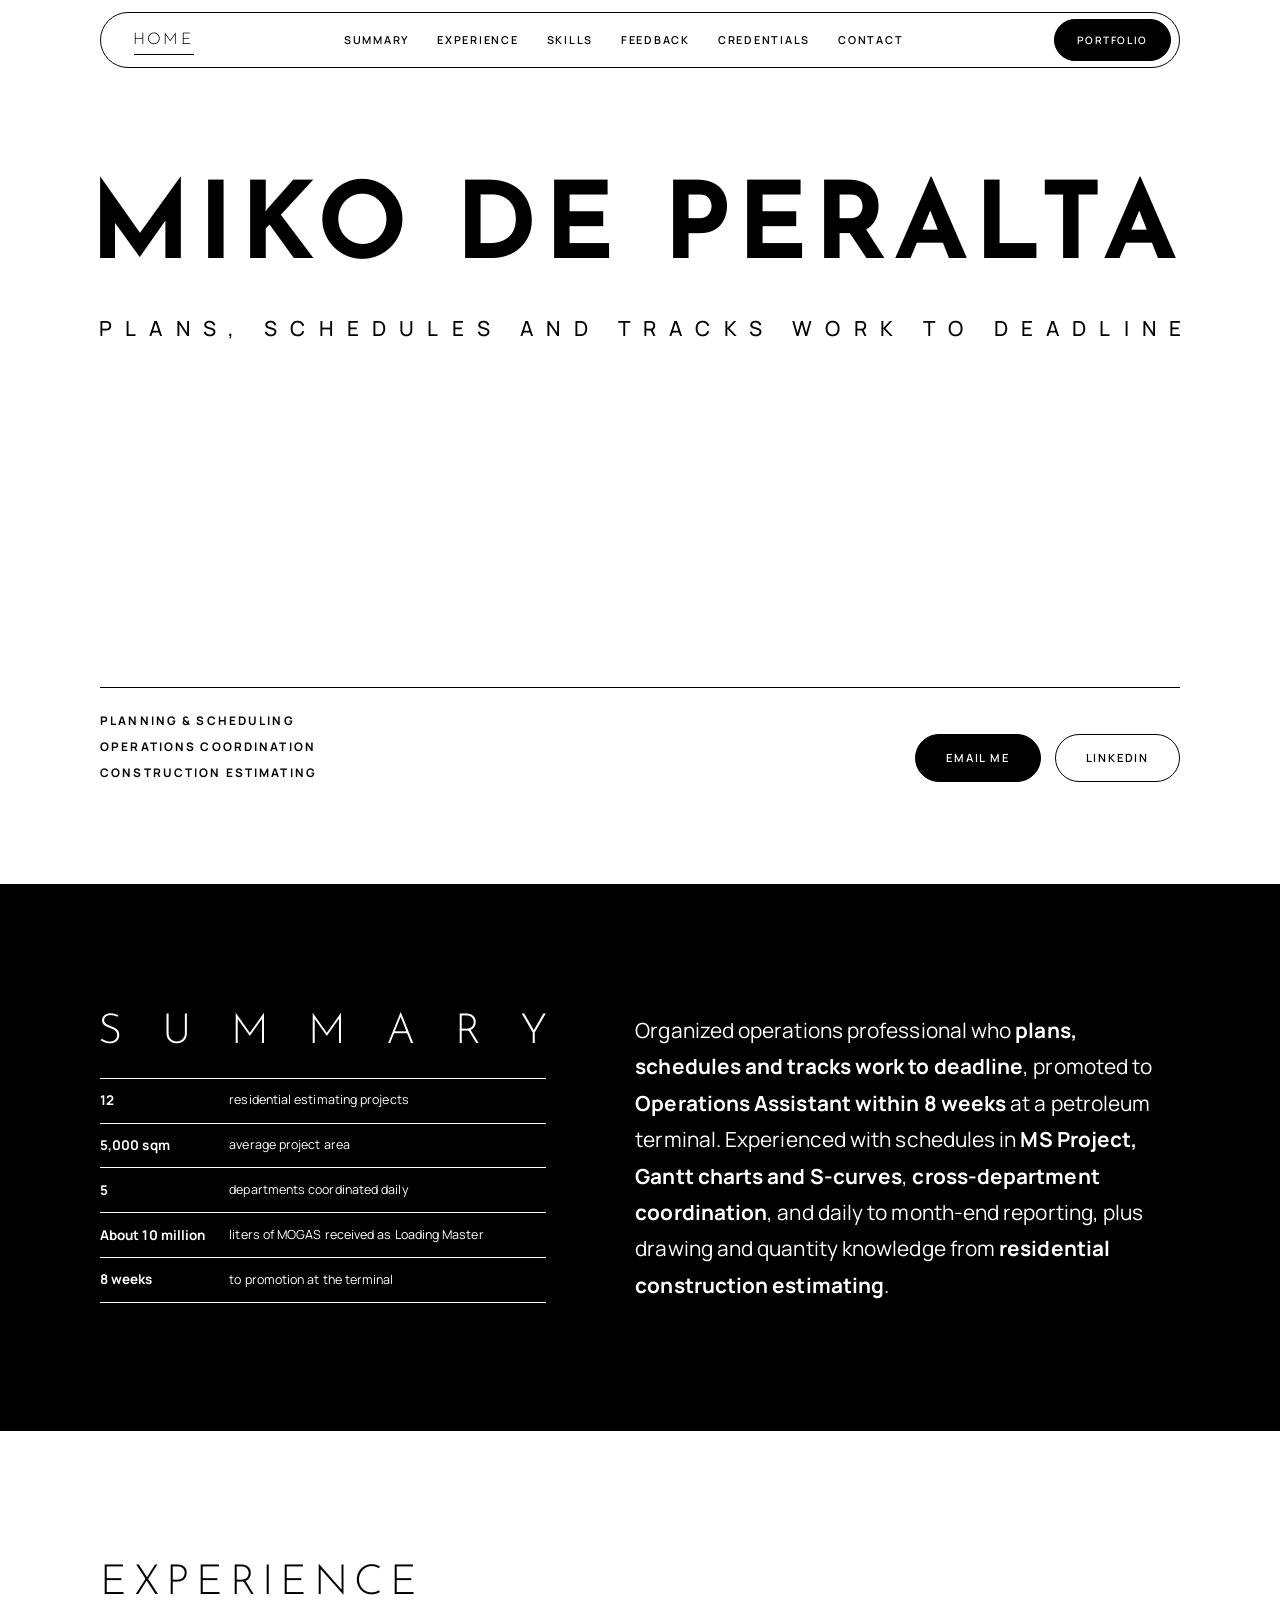
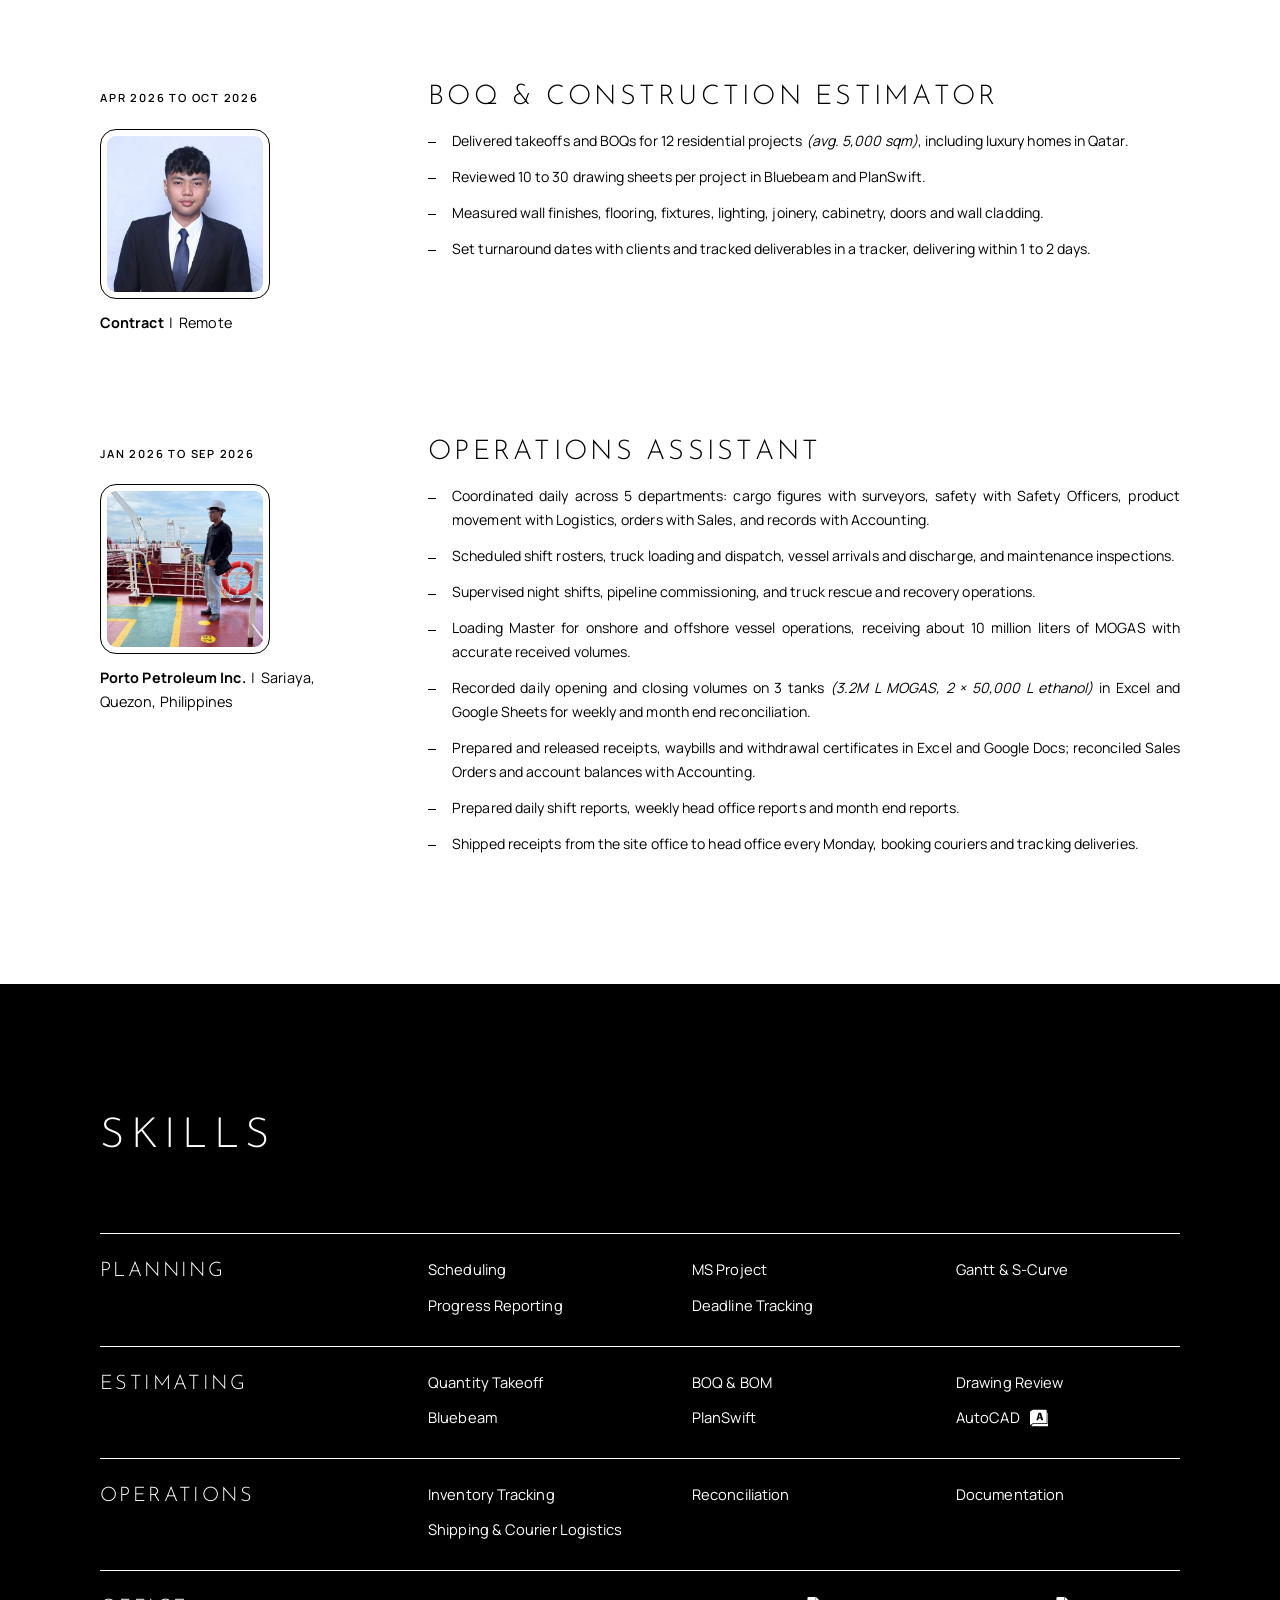
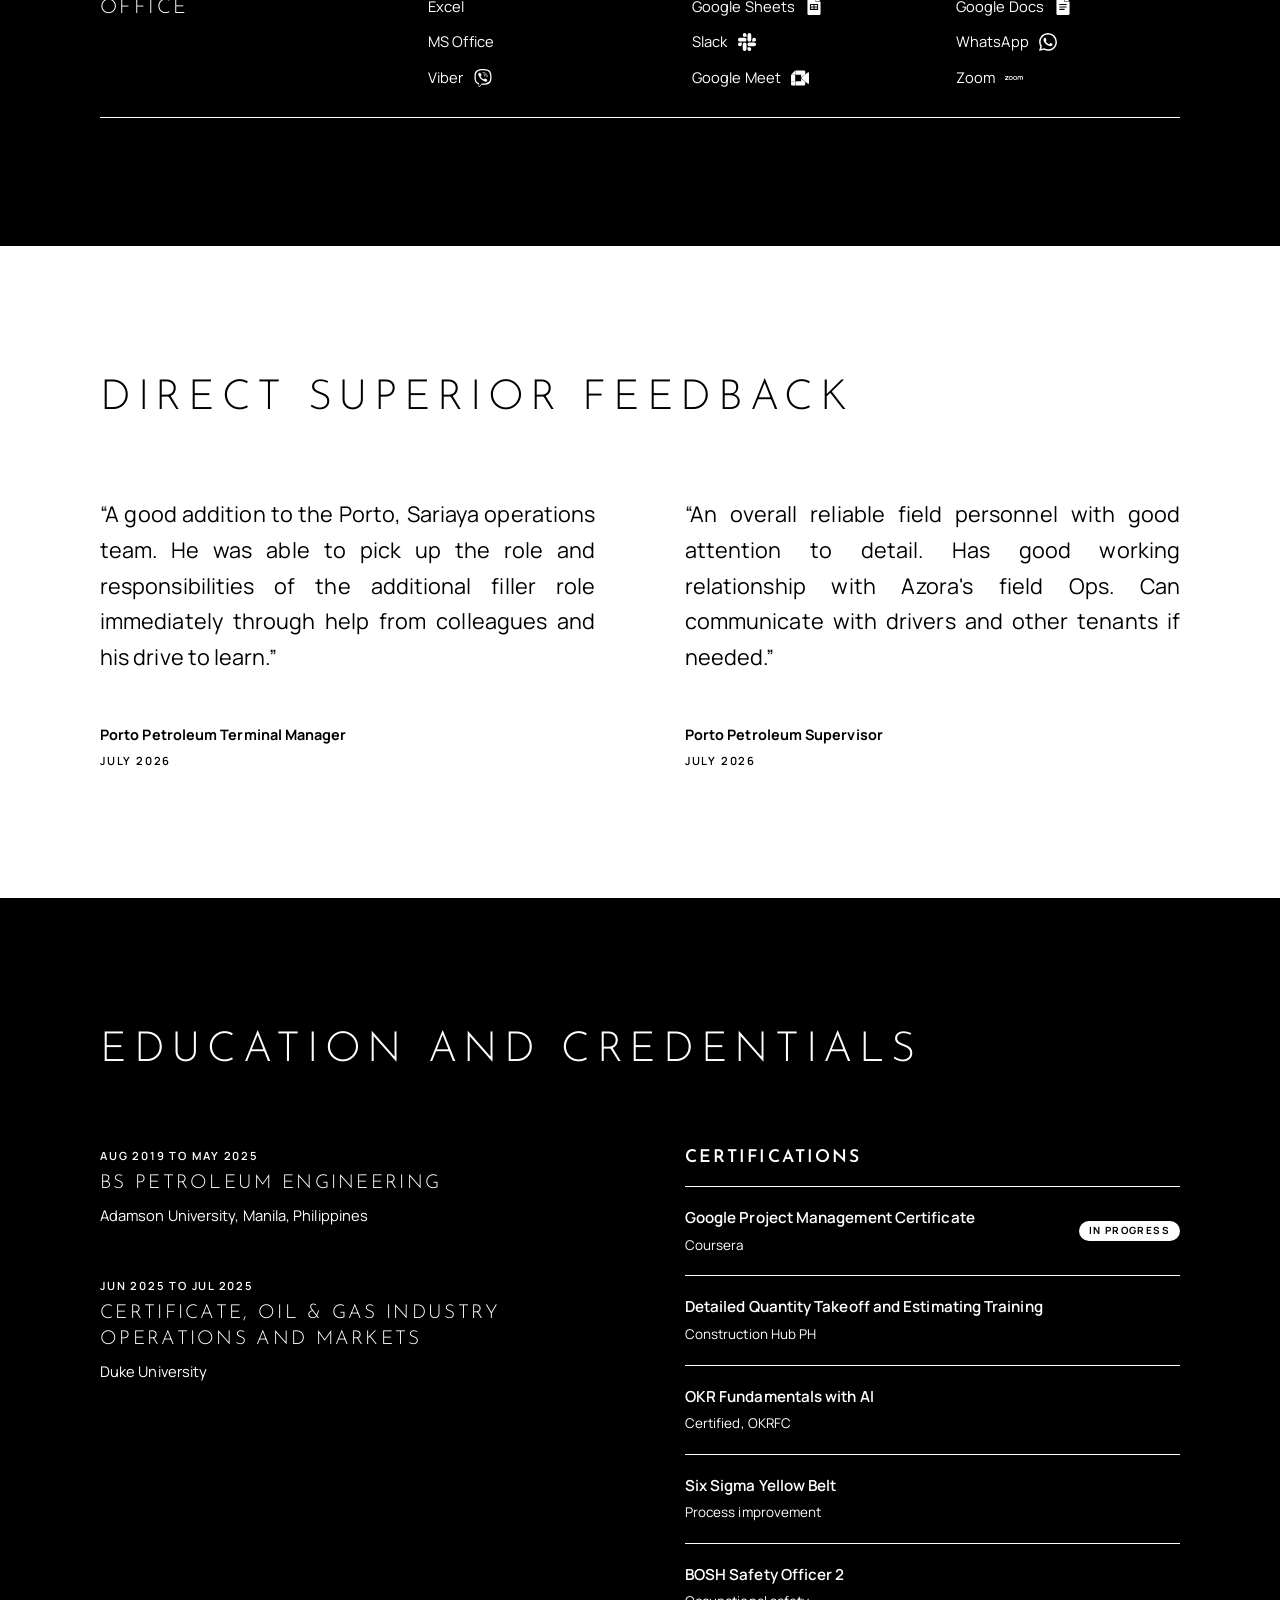
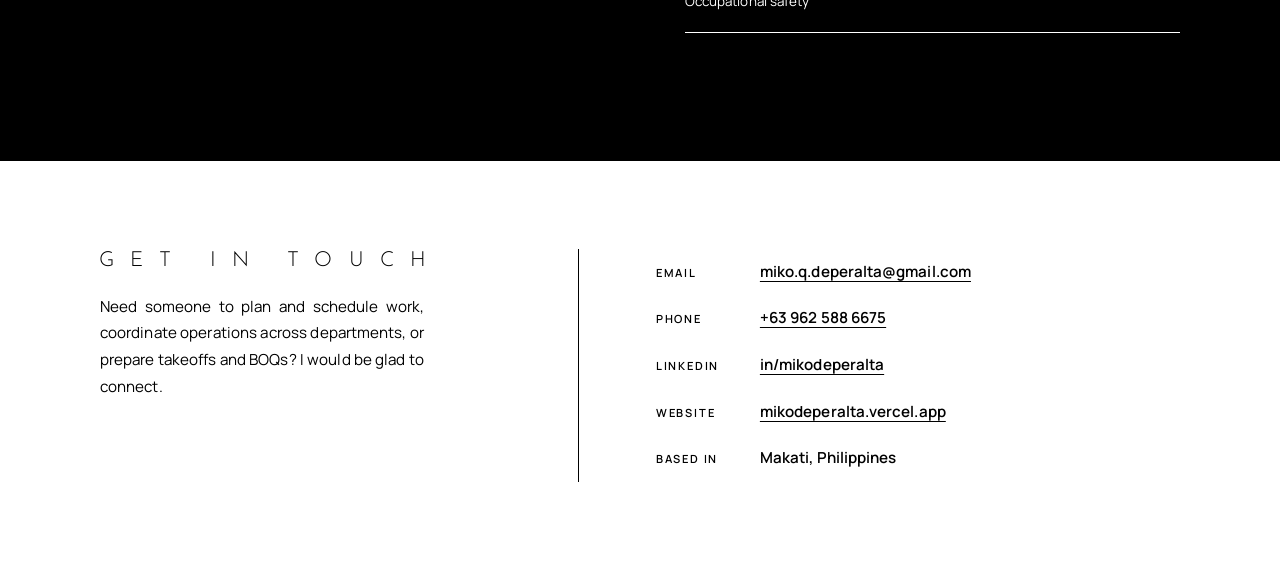
==== commit 589185ea: "feat: refine simple page layout, nav, summary and experience - Summary section: heading stretched to" ====
--- a/index.html
+++ b/index.html
@@ -15,7 +15,7 @@
   <meta name="twitter:card" content="summary" />
   <link rel="preconnect" href="https://fonts.googleapis.com" />
   <link rel="preconnect" href="https://fonts.gstatic.com" crossorigin />
-  <link href="https://fonts.googleapis.com/css2?family=Josefin+Sans:wght@300&family=Manrope:wght@400;500;600;700&display=swap" rel="stylesheet" />
+  <link href="https://fonts.googleapis.com/css2?family=Josefin+Sans:wght@300;700&family=Manrope:wght@400;500;600;700&display=swap" rel="stylesheet" />
   <link rel="icon" href="data:image/svg+xml,%3Csvg xmlns=%27http://www.w3.org/2000/svg%27 viewBox=%270 0 16 16%27%3E%3Crect width=%2716%27 height=%2716%27 fill=%27%230d0d0d%27/%3E%3Ccircle cx=%278%27 cy=%278%27 r=%274%27 fill=%27%23557373%27/%3E%3C/svg%3E" />
   <link rel="stylesheet" href="css/simple.css" />
   <script>document.documentElement.classList.add("js");</script>
@@ -25,64 +25,65 @@
 
   <header class="bar" id="top">
     <div class="bar-inner">
-      <a class="brand" href="#top" aria-label="Miko De Peralta, back to top">Miko De Peralta</a>
+      <a class="brand" href="#top" aria-label="Home, back to top">Home</a>
       <nav class="nav" aria-label="Sections">
-        <a href="#about">About</a>
+        <a href="#about">Summary</a>
         <a href="#experience">Experience</a>
         <a href="#skills">Skills</a>
         <a href="#feedback">Feedback</a>
         <a href="#credentials">Credentials</a>
         <a href="#contact">Contact</a>
       </nav>
-      <a class="btn btn-solid bar-cta" href="animated.html" aria-label="View animated version">View animated<span class="long">&nbsp;version</span></a>
+      <a class="btn btn-solid bar-cta" href="animated.html" aria-label="Portfolio, the animated version">Portfolio</a>
     </div>
   </header>
 
   <main id="main">
     <section class="hero" aria-labelledby="hero-name">
       <div class="wrap hero-grid">
-        <div class="hero-copy">
+        <div class="hero-lead">
           <h1 id="hero-name" data-slot="name">Miko De Peralta</h1>
+          <p class="hero-summary" data-slot="summary"></p>
+        </div>
+        <div class="hero-foot">
           <ul class="hero-titles" data-slot="titles"></ul>
-          <p class="hero-summary" data-slot="summary"></p>
           <div class="actions" data-slot="actions"></div>
-        </div>
-        <figure class="portrait" data-slot="portrait"></figure>
-      </div>
-    </section>
-
-    <section class="sec" id="about" aria-labelledby="about-h">
-      <div class="wrap">
-        <header class="sec-head"><h2 id="about-h">About</h2></header>
-        <div class="about-grid">
-          <p class="lede" data-slot="about-text"></p>
-          <dl class="facts" data-slot="facts" aria-label="At a glance"></dl>
         </div>
       </div>
     </section>
 
-    <section class="sec sec-dark" id="experience" aria-labelledby="exp-h">
+    <section class="sec sec-dark" id="about" aria-labelledby="about-h">
+      <div class="wrap about-grid">
+        <div class="about-left">
+          <h2 id="about-h">Summary</h2>
+          <dl class="facts" data-slot="facts" aria-label="At a glance"></dl>
+        </div>
+        <p class="lede about-text" data-slot="about-text"></p>
+      </div>
+    </section>
+
+    <section class="sec" id="experience" aria-labelledby="exp-h">
       <div class="wrap">
         <header class="sec-head"><h2 id="exp-h">Experience</h2></header>
         <div class="roles" data-slot="roles"></div>
       </div>
     </section>
 
-    <section class="sec" id="skills" aria-labelledby="skills-h">
+    <section class="sec sec-dark" id="skills" aria-labelledby="skills-h">
       <div class="wrap">
         <header class="sec-head"><h2 id="skills-h">Skills</h2></header>
         <div class="skill-groups" data-slot="skills"></div>
       </div>
     </section>
 
-    <section class="sec sec-dark" id="feedback" aria-labelledby="fb-h">
+    <section class="sec" id="feedback" aria-labelledby="fb-h">
       <div class="wrap">
         <header class="sec-head"><h2 id="fb-h">Direct superior feedback</h2></header>
         <div class="quotes" data-slot="feedback"></div>
       </div>
     </section>
 
-    <section class="sec" id="credentials" aria-labelledby="cred-h">
+    <section class="sec sec-dark" id="credentials" aria-labelledby="cred-h">
       <div class="wrap">
         <header class="sec-head"><h2 id="cred-h">Education and credentials</h2></header>
         <div class="cred-grid">
@@ -94,27 +95,18 @@
         </div>
       </div>
     </section>
-
-    <section class="sec sec-dark" id="contact" aria-labelledby="contact-h">
-      <div class="wrap contact-grid">
-        <div>
-          <header class="sec-head"><h2 id="contact-h">Get in touch</h2></header>
-          <p class="lede" data-slot="pitch"></p>
-        </div>
-        <ul class="contact-list" data-slot="contact"></ul>
-      </div>
-    </section>
   </main>
 
-  <footer class="foot">
-    <div class="wrap foot-inner">
-      <p>Miko Q. De Peralta, Makati, Philippines</p>
-      <p class="foot-links">
-        <a href="animated.html">View animated version</a>
-        <a href="#top">Back to top</a>
-      </p>
+  <footer class="foot" id="contact" aria-labelledby="contact-h">
+    <div class="wrap contact-grid">
+      <div>
+        <header class="sec-head"><h2 id="contact-h">Get in touch</h2></header>
+        <p class="lede" data-slot="pitch"></p>
+      </div>
+      <ul class="contact-list" data-slot="contact"></ul>
     </div>
   </footer>
+
 
   <noscript><p class="nojs">This page builds its content with JavaScript. Please enable it, or write directly to miko.q.deperalta@gmail.com. You can also open the <a href="animated.html">animated version</a>.</p></noscript>
   <script type="module" src="js/simple.js"></script>
--- a/css/simple.css
+++ b/css/simple.css
@@ -29,6 +29,8 @@
 img { max-width: 100%; display: block; }
 em { font-style: italic; }
 h1, h2, h3, p, ul, dl, dd, figure, blockquote { margin: 0; padding: 0; }
+/* Paragraphs are justified so both edges line up */
+p, .bullets li { text-align: justify; text-justify: inter-word; hyphens: none; -webkit-hyphens: none; word-break: normal; overflow-wrap: normal; }
 ul { list-style: none; }
 a { color: inherit; text-underline-offset: 4px; text-decoration-thickness: 1px; }
 :focus-visible { outline: 2px solid currentColor; outline-offset: 4px; border-radius: 2px; }
@@ -44,7 +46,10 @@
 
 /* Headings: Josefin Sans Light, all caps, open tracking */
 h1, h2, h3, .brand { font-family: var(--display); font-weight: 300; text-transform: uppercase; }
-h1 { font-size: clamp(2.6rem, 7vw, 5.2rem); line-height: 1.1; letter-spacing: 0.1em; text-wrap: balance; margin-bottom: var(--space-l); }
+h1 { font-size: clamp(1.7rem, 7.4vw, 5.8rem); line-height: 1.05; letter-spacing: 0.08em; white-space: nowrap; margin: 0 0 var(--space-m); }
+/* The name fills the full content width on one line (container query units), the tagline is tracked out to match it. */
+.hero-lead { container-type: inline-size; }
+.hero-lead h1 { font-size: 9cqw; font-weight: 700; letter-spacing: 0.06em; }   /* font-size is refined in px by fitHero() in simple.js */
 h2 { font-size: clamp(1.8rem, 3.8vw, 2.6rem); line-height: 1.2; letter-spacing: 0.16em; }
 h3 { font-size: 1.2rem; line-height: 1.3; letter-spacing: 0.12em; }
 
@@ -54,21 +59,21 @@
 }
 
 /* Top bar: a floating pill, detached from the edge */
-.bar { position: sticky; top: 12px; z-index: 50; padding: 0 var(--gutter); pointer-events: none; }
+.bar { position: sticky; top: 12px; z-index: 50; padding: 0 var(--gutter); pointer-events: none; }   /* same side padding and max width as .wrap, so the bar lines up with the hero name */
 .bar-inner {
-  pointer-events: auto; width: fit-content; max-width: 100%; margin: 0 auto; min-height: 56px; padding: 6px 8px 6px 28px;
+  position: relative; pointer-events: auto; width: 100%; max-width: var(--max); margin: 0 auto; min-height: 56px; padding: 6px 8px 6px 32px;
   display: flex; align-items: center; gap: 32px; border-radius: 999px;
   background: #fff; color: #000; border: 1px solid #000; box-shadow: 0 0 0 1px #fff;   /* white ring keeps the edge visible over black sections */
 }
-.brand { font-size: 1rem; line-height: 1; letter-spacing: 0.14em; text-decoration: none; white-space: nowrap; }
-.nav { display: flex; gap: 28px; }
+.brand { font-size: 1rem; line-height: 1; letter-spacing: 0.14em; text-decoration: none; white-space: nowrap; padding: 6px 0; }
+.nav { display: flex; gap: 28px; margin: 0 auto; }
 .nav a {
   font-size: 0.68rem; font-weight: 600; letter-spacing: 0.16em; text-transform: uppercase; text-decoration: none;
   padding: 6px 0; white-space: nowrap; border-bottom: 1px solid transparent;
   transition: border-color 0.3s var(--ease);
 }
-.nav a:hover { border-bottom-color: #000; }
-.nav a[aria-current="true"] { border-bottom-color: #000; }
+/* the active underline is one sliding element (.nav-line), positioned by JS */
+.nav-line { position: absolute; left: 0; top: 0; height: 1px; width: 0; background: #000; pointer-events: none; transition: transform 0.5s var(--ease), width 0.5s var(--ease); }
 
 /* Buttons */
 .btn {
@@ -87,18 +92,13 @@
 
 /* Hero: fills the first screen, content vertically centred */
 .hero { min-height: calc(100dvh - var(--bar-h)); display: flex; align-items: center; padding: clamp(32px, 6vw, 72px) 0 clamp(56px, 8vw, 104px); }
-.hero-grid { width: 100%; display: grid; grid-template-columns: minmax(0, 1.25fr) minmax(0, 0.75fr); gap: clamp(32px, 7vw, 96px); align-items: center; }
-.hero-titles { display: grid; gap: 8px; margin-bottom: var(--space-m); font-size: 0.74rem; font-weight: 700; letter-spacing: 0.18em; line-height: 1.5; text-transform: uppercase; }
-.hero-summary { max-width: 36ch; font-size: 1.2rem; line-height: 1.6; margin-bottom: var(--space-l); }
+.hero-grid { width: 100%; align-self: stretch; padding-top: var(--space-l); display: flex; flex-direction: column; justify-content: space-between; gap: clamp(48px, 10vw, 120px); }
+.hero-foot { display: grid; grid-template-columns: minmax(0, 1fr) auto; gap: var(--space-l); align-items: end; padding-top: var(--space-m); border-top: 1px solid #000; }
+.hero-titles { display: grid; gap: 8px; font-size: 0.74rem; font-weight: 700; letter-spacing: 0.18em; line-height: 1.5; text-transform: uppercase; }
+.hero-summary { width: 100%; font-size: clamp(0.62rem, 2.6cqw, 1.3rem); font-weight: 500; line-height: 1.6; text-transform: uppercase; text-align: left; hyphens: none; white-space: nowrap; }
+.hero-summary .stretch { display: inline-block; letter-spacing: 0.1em; }
 .actions { display: flex; flex-wrap: wrap; gap: 14px; align-items: center; }
 
-/* Framed portrait: arch inside a hairline shell, matted like a print */
-.portrait {
-  justify-self: end; width: min(100%, 380px); aspect-ratio: 4 / 5.2; padding: 10px; background: #fff;
-  border: 1px solid #000; border-radius: 999px 999px 18px 18px; overflow: hidden;
-}
-.portrait img, .portrait-fallback { width: 100%; height: 100%; border-radius: 999px 999px 10px 10px; object-fit: cover; background: #000; }
-.portrait-fallback { display: grid; place-items: center; color: #fff; font: 300 4rem/1 var(--display); letter-spacing: 0.1em; }
 
 /* Sections: alternate white and black */
 .sec { padding: clamp(80px, 10vw, 136px) 0; background: var(--bg); color: var(--fg); }
@@ -107,43 +107,56 @@
 .lede { font-size: clamp(1.2rem, 2vw, 1.45rem); line-height: 1.6; max-width: 46ch; }
 
 /* About: prose left, ruled "at a glance" list right */
-.about-grid { display: grid; grid-template-columns: minmax(0, 1.1fr) minmax(0, 0.9fr); gap: clamp(36px, 7vw, 96px); align-items: start; }
-.about-grid > p { font-size: clamp(1.15rem, 1.9vw, 1.3rem); line-height: 1.75; }
-.facts { display: grid; border-top: 1px solid currentColor; }
-.fact { display: grid; grid-template-columns: minmax(0, 0.9fr) minmax(0, 1.1fr); gap: 16px; align-items: baseline; padding: 18px 0; border-bottom: 1px solid currentColor; }
-.fact dt { font-weight: 700; font-size: 0.98rem; line-height: 1.4; }
-.fact dd { font-size: 0.88rem; line-height: 1.5; }
-
-/* Experience: role details stay in view beside the long bullet lists */
+
+/* About: heading over the facts table on the left (heading tracked out to the table's width), paragraph on the right, left aligned */
+.about-grid { display: grid; grid-template-columns: minmax(0, 0.9fr) minmax(0, 1.1fr); gap: clamp(36px, 7vw, 96px); align-items: stretch; }
+.about-left { overflow-x: clip; display: flex; flex-direction: column; }   /* the heading's trailing letter space is invisible but must not widen the page */
+.about-left h2 { margin: 0 0 var(--space-m); white-space: nowrap; line-height: 1; }
+.about-text strong { font-weight: 700; }
+.about-text { margin: 0; max-width: none; font-size: clamp(1.15rem, 1.9vw, 1.3rem); line-height: 1.75; text-align: left; hyphens: none; -webkit-hyphens: none; }
+.facts { display: grid; grid-template-columns: max-content minmax(0, 1fr); grid-auto-rows: 1fr; flex: 1; border-top: 1px solid currentColor; }
+/* each row's two cells carry the divider; rows share the leftover height so the table ends level with the paragraph */
+.fact { display: contents; }
+.fact dt, .fact dd { display: flex; align-items: center; min-height: 30px; margin: 0; border-bottom: 1px solid currentColor; }
+.fact dt { padding-right: 24px; font-weight: 700; font-size: 0.84rem; line-height: 1.3; white-space: nowrap; }
+.fact dd { font-size: 0.78rem; line-height: 1.35; }
+
+/* Experience: row 1 holds the dates and the title; row 2 holds the photo (with employer and place under it) beside the bullets, top edges aligned */
 .roles { display: flex; flex-direction: column; gap: clamp(64px, 8vw, 104px); }
-.role { display: grid; grid-template-columns: minmax(0, 0.3fr) minmax(0, 0.7fr); gap: clamp(20px, 5vw, 72px); align-items: start; }
-.role-meta { position: sticky; top: calc(var(--bar-h) + 32px); }
-.role-period { margin-bottom: var(--space-s); }
+.role { display: grid; grid-template-columns: minmax(0, 0.26fr) minmax(0, 0.74fr); column-gap: clamp(20px, 5vw, 72px); row-gap: 14px; align-items: start; }
+.role-period { grid-column: 1; grid-row: 1; align-self: center; margin: 0; }
+.role h3 { grid-column: 2; grid-row: 1; align-self: center; font-size: clamp(1.3rem, 2.4vw, 1.7rem); line-height: 1.25; margin: 0; }
+.role-side { grid-column: 1; grid-row: 2; align-self: start; margin: 0; }
+/* first bullet starts level with the top of the photo */
+.role .bullets { grid-column: 2; grid-row: 2; align-self: start; }
+.role-line { margin-top: var(--space-s); font-size: 0.9rem; line-height: 1.6; text-align: left; }
 .role-org { font-weight: 700; }
-.role-place { font-size: 0.9rem; }
+.role-sep { margin: 0 0.4em; }
 .role-photo {
-  width: 100%; height: auto; max-width: min(260px, calc((100dvh - var(--bar-h) - 260px) * 0.5625)); aspect-ratio: 480 / 853; object-fit: cover; margin-top: var(--space-l);
+  width: 100%; max-width: 170px; aspect-ratio: 1 / 1; height: auto; object-fit: cover; object-position: 65% 30%; display: block;
   padding: 6px; background: var(--bg); border: 1px solid currentColor; border-radius: 16px;
 }
-.role-body h3 { font-size: clamp(1.3rem, 2.4vw, 1.7rem); line-height: 1.25; margin-bottom: var(--space-m); }
-.bullets { display: grid; gap: 14px; max-width: 66ch; }
-.bullets li { position: relative; padding-left: 24px; font-size: 0.95rem; line-height: 1.75; }
+.bullets { display: grid; gap: 12px; }
+.bullets li { position: relative; padding-left: 24px; font-size: 0.88rem; line-height: 1.7; text-wrap: pretty; }
 .bullets li::before { content: ""; position: absolute; left: 0; top: 0.95em; width: 8px; height: 1px; background: currentColor; }
 
 /* Skills: a ruled table, group name left, items in even columns right */
 .skill-groups { display: grid; }
-.skill-group { display: grid; grid-template-columns: minmax(0, 0.3fr) minmax(0, 0.7fr); gap: var(--space-m) clamp(20px, 5vw, 72px); padding: var(--space-m) 0 28px; border-top: 1px solid currentColor; align-items: start; }
+.skill-group { display: grid; grid-template-columns: minmax(0, 0.26fr) minmax(0, 0.74fr); gap: var(--space-m) clamp(20px, 5vw, 72px); padding: var(--space-m) 0 28px; border-top: 1px solid currentColor; align-items: start; }
 .skill-group:last-child { border-bottom: 1px solid currentColor; }
 .skill-group h3 { font-size: 1.25rem; }
-.tags { display: grid; grid-template-columns: repeat(3, minmax(0, 1fr)); gap: 10px 28px; }
-.tags li { font-size: 0.92rem; line-height: 1.6; }
+.tags { display: grid; grid-template-columns: repeat(3, minmax(0, 1fr)); gap: 12px 40px; }
+.tags li { display: flex; align-items: center; gap: 10px; font-size: 0.92rem; line-height: 1.6; }
+/* Real logos sit after the name, so every name starts on the same left edge. */
+.mark { flex: none; width: 18px; height: 18px; object-fit: contain; }
+.sec-dark img.mark { filter: invert(1); }   /* glyph files are black; flip them on black sections */
 
 /* Feedback: large typographic quote mark carries the section */
 .quotes { display: grid; grid-template-columns: repeat(2, minmax(0, 1fr)); gap: clamp(40px, 7vw, 96px); }
 .quote { display: flex; flex-direction: column; gap: var(--space-m); justify-content: space-between; }
-.quote::before { content: "\201C" / ""; font: 300 6rem/0.6 var(--display); height: 3rem; }
 .quote blockquote p { font-size: clamp(1.15rem, 1.9vw, 1.35rem); line-height: 1.65; }
-.quote blockquote p::before, .quote blockquote p::after { content: none; }
+.quote blockquote p::before { content: "\201C"; }
+.quote blockquote p::after { content: "\201D"; }
 .quote figcaption { display: flex; flex-direction: column; gap: 4px; margin-top: var(--space-m); }
 .quote .who { font-weight: 700; font-size: 0.9rem; }
 
@@ -154,64 +167,68 @@
 .edu-item h3 { font-size: 1.2rem; line-height: 1.35; margin-bottom: 6px; }
 .edu-school { font-size: 0.92rem; }
 .certs { display: grid; }
-.cert { display: flex; flex-wrap: wrap; align-items: baseline; gap: 4px 12px; padding: 18px 0; border-top: 1px solid currentColor; }
+.cert { display: grid; grid-template-columns: minmax(0, 1fr) auto; column-gap: 14px; row-gap: 2px; align-items: center; padding: 18px 0; border-top: 1px solid currentColor; }
 .cert:last-child { border-bottom: 1px solid currentColor; }
-.cert-title { font-weight: 600; flex: 1 1 100%; font-size: 0.95rem; }
-.cert-issuer { font-size: 0.84rem; }
+.cert-title { font-weight: 600; grid-column: 1; font-size: 0.95rem; }
+.cert-issuer { grid-column: 1; font-size: 0.84rem; }
+.cert .pill { grid-column: 2; grid-row: 1 / span 2; }
 .pill { font: 700 0.62rem/1 var(--sans); letter-spacing: 0.14em; text-transform: uppercase; padding: 5px 10px; border-radius: 999px; background: var(--fg); color: var(--bg); }
 
 /* Contact: the email leads, in display type */
-.contact-grid { display: grid; grid-template-columns: minmax(0, 1fr) minmax(0, 1fr); gap: clamp(36px, 7vw, 96px); align-items: start; }
-.contact-grid .lede { font-size: clamp(1.25rem, 2.2vw, 1.6rem); }
-.contact-list li { display: grid; grid-template-columns: 7.5rem minmax(0, 1fr); gap: 16px; padding: 18px 0; border-top: 1px solid currentColor; align-items: baseline; }
-.contact-list li:last-child { border-bottom: 1px solid currentColor; }
-.contact-list li:first-child { grid-template-columns: minmax(0, 1fr); gap: 6px; padding: 22px 0; }
-.contact-list li:first-child .c-value { font: 300 clamp(1.2rem, 2.4vw, 1.7rem)/1.3 var(--display); letter-spacing: 0.06em; }
-.c-value { font-size: 1rem; overflow-wrap: anywhere; font-weight: 600; }
+.contact-grid { display: grid; grid-template-columns: minmax(0, 1fr) minmax(0, 1.5fr); gap: clamp(32px, 6vw, 80px); align-items: start; }
+.foot .sec-head { margin-bottom: 20px; }
+.foot h2 { font-size: 1.3rem; letter-spacing: 0.16em; white-space: nowrap; }
+.contact-grid > div:first-child { overflow-x: clip; }   /* trailing letter space of the stretched heading must not widen the page */
+.foot .lede { font-size: 0.95rem; line-height: 1.75; max-width: 36ch; }
+.contact-grid { align-items: stretch; }
+/* thin line dividing the two halves of the footer: pitch on the left, links on the right */
+.contact-list { display: grid; grid-template-columns: minmax(0, 1fr); align-content: start; border-left: 1px solid currentColor; padding-left: clamp(32px, 6vw, 80px); }
+.contact-list li { display: grid; grid-template-columns: 5.5rem minmax(0, 1fr); gap: 16px; align-items: baseline; padding: 10px 0; }
+.c-value { font-size: 0.95rem; overflow-wrap: anywhere; font-weight: 600; }
 a.c-value:hover { text-decoration-thickness: 2px; }
 
 /* Footer */
-.foot { padding: 32px 0; font-size: 0.84rem; background: #fff; color: #000; }
-.foot-inner { display: flex; flex-wrap: wrap; justify-content: space-between; gap: 12px 24px; }
-.foot-links { display: flex; gap: 22px; }
+.foot { padding: clamp(56px, 7vw, 88px) 0; font-size: 0.84rem; background: var(--bg); color: var(--fg); }
 
 .nojs { padding: 24px var(--gutter); background: #000; color: #fff; }
 
 /* One authored moment: the hero settles in, line by line. Elsewhere, content just fades up once. */
 @media (prefers-reduced-motion: no-preference) {
-  .js .hero-copy > *, .js .portrait { animation: settle 0.7s var(--ease) both; }
-  .js .hero-copy > :nth-child(2) { animation-delay: 0.05s; }
-  .js .hero-copy > :nth-child(3) { animation-delay: 0.1s; }
-  .js .hero-copy > :nth-child(4) { animation-delay: 0.15s; }
+  .js .hero-lead > *, .js .hero-foot > * { animation: settle 0.7s var(--ease) both; }
+  .js .hero-lead > :nth-child(2) { animation-delay: 0.06s; }
+  .js .hero-foot > :nth-child(1) { animation-delay: 0.12s; }
+  .js .hero-foot > :nth-child(2) { animation-delay: 0.18s; }
   .reveal { opacity: 0; transform: translateY(12px); transition: opacity 0.9s var(--ease), transform 0.9s var(--ease); }
   .reveal.in { opacity: 1; transform: none; }
 }
 @keyframes settle { from { opacity: 0.01; transform: translateY(14px); } }
 
 /* Responsive */
+@media (min-width: 1100px) { .tags li { white-space: nowrap; } }
 @media (max-width: 900px) {
   .hero { min-height: 0; }
-  .hero-grid, .about-grid, .cred-grid, .contact-grid, .quotes { grid-template-columns: minmax(0, 1fr); }
-  .portrait { justify-self: start; width: min(64%, 280px); order: -1; }
-  .role { grid-template-columns: minmax(0, 1fr); gap: 14px; }
-  .role-meta { position: static; }
+  .hero-foot { grid-template-columns: minmax(0, 1fr); gap: var(--space-m); }
+  .about-grid, .cred-grid, .contact-grid, .quotes { grid-template-columns: minmax(0, 1fr); }
+  .contact-list { border-left: 0; padding-left: 0; border-top: 1px solid currentColor; padding-top: var(--space-m); }
+  .role { grid-template-columns: minmax(0, 1fr); row-gap: 14px; }
+  .role-period, .role h3, .role-side, .role .bullets { grid-column: 1; grid-row: auto; }
+  .role-side { position: static; }
   .skill-group { grid-template-columns: minmax(0, 1fr); gap: 14px; }
   .hero-summary { max-width: 44ch; }
 }
 @media (max-width: 1040px) {
   :root { --bar-h: 112px; }
-  .bar { top: 8px; padding: 0 12px; }
+  .bar { top: 8px; }
   .bar-inner { width: 100%; flex-wrap: wrap; border-radius: 28px; padding: 10px 12px 8px 20px; row-gap: 6px; gap: 12px; justify-content: space-between; }
   .nav { order: 3; width: 100%; gap: 22px; overflow-x: auto; scrollbar-width: none; padding: 6px 8px; }
   .nav::-webkit-scrollbar { display: none; }
 }
 @media (max-width: 560px) {
-  .tags { grid-template-columns: repeat(2, minmax(0, 1fr)); }
-  .fact { grid-template-columns: minmax(0, 1fr); gap: 2px; }
-  .contact-list li { grid-template-columns: minmax(0, 1fr); gap: 2px; }
+  .tags { grid-template-columns: repeat(2, minmax(0, 1fr)); gap: 12px 24px; }
+  .tags li { white-space: normal; }
+  .contact-list { grid-template-columns: minmax(0, 1fr); }
   .actions .btn { flex: 1 1 100%; }
   .bar-cta { padding-inline: 14px; font-size: 0.6rem; letter-spacing: 0.1em; }
-  .bar-cta .long { display: none; }
   .role-photo { max-width: 180px; }
 }
 @media (max-width: 360px) { .brand { font-size: 0.9rem; } .bar-cta { padding-inline: 10px; letter-spacing: 0.06em; } }
@@ -224,9 +241,8 @@
 @media print {
   .bar, .skip, .foot-links, .nojs { display: none !important; }
   body { font-size: 11pt; }
-  .sec, .sec-dark { --fg: #000; --bg: #fff; background: #fff !important; color: #000 !important; padding: 18pt 0; border-top: 1px solid #000; }
+  .sec, .sec-dark, .foot { --fg: #000; --bg: #fff; background: #fff !important; color: #000 !important; padding: 18pt 0; border-top: 1px solid #000; }
   .reveal { opacity: 1 !important; transform: none !important; }
   .role, .quote, .edu-item, .cert { break-inside: avoid; }
-  .portrait { width: 120pt; }
   .btn { border: 0; padding: 0; min-height: 0; }
 }
